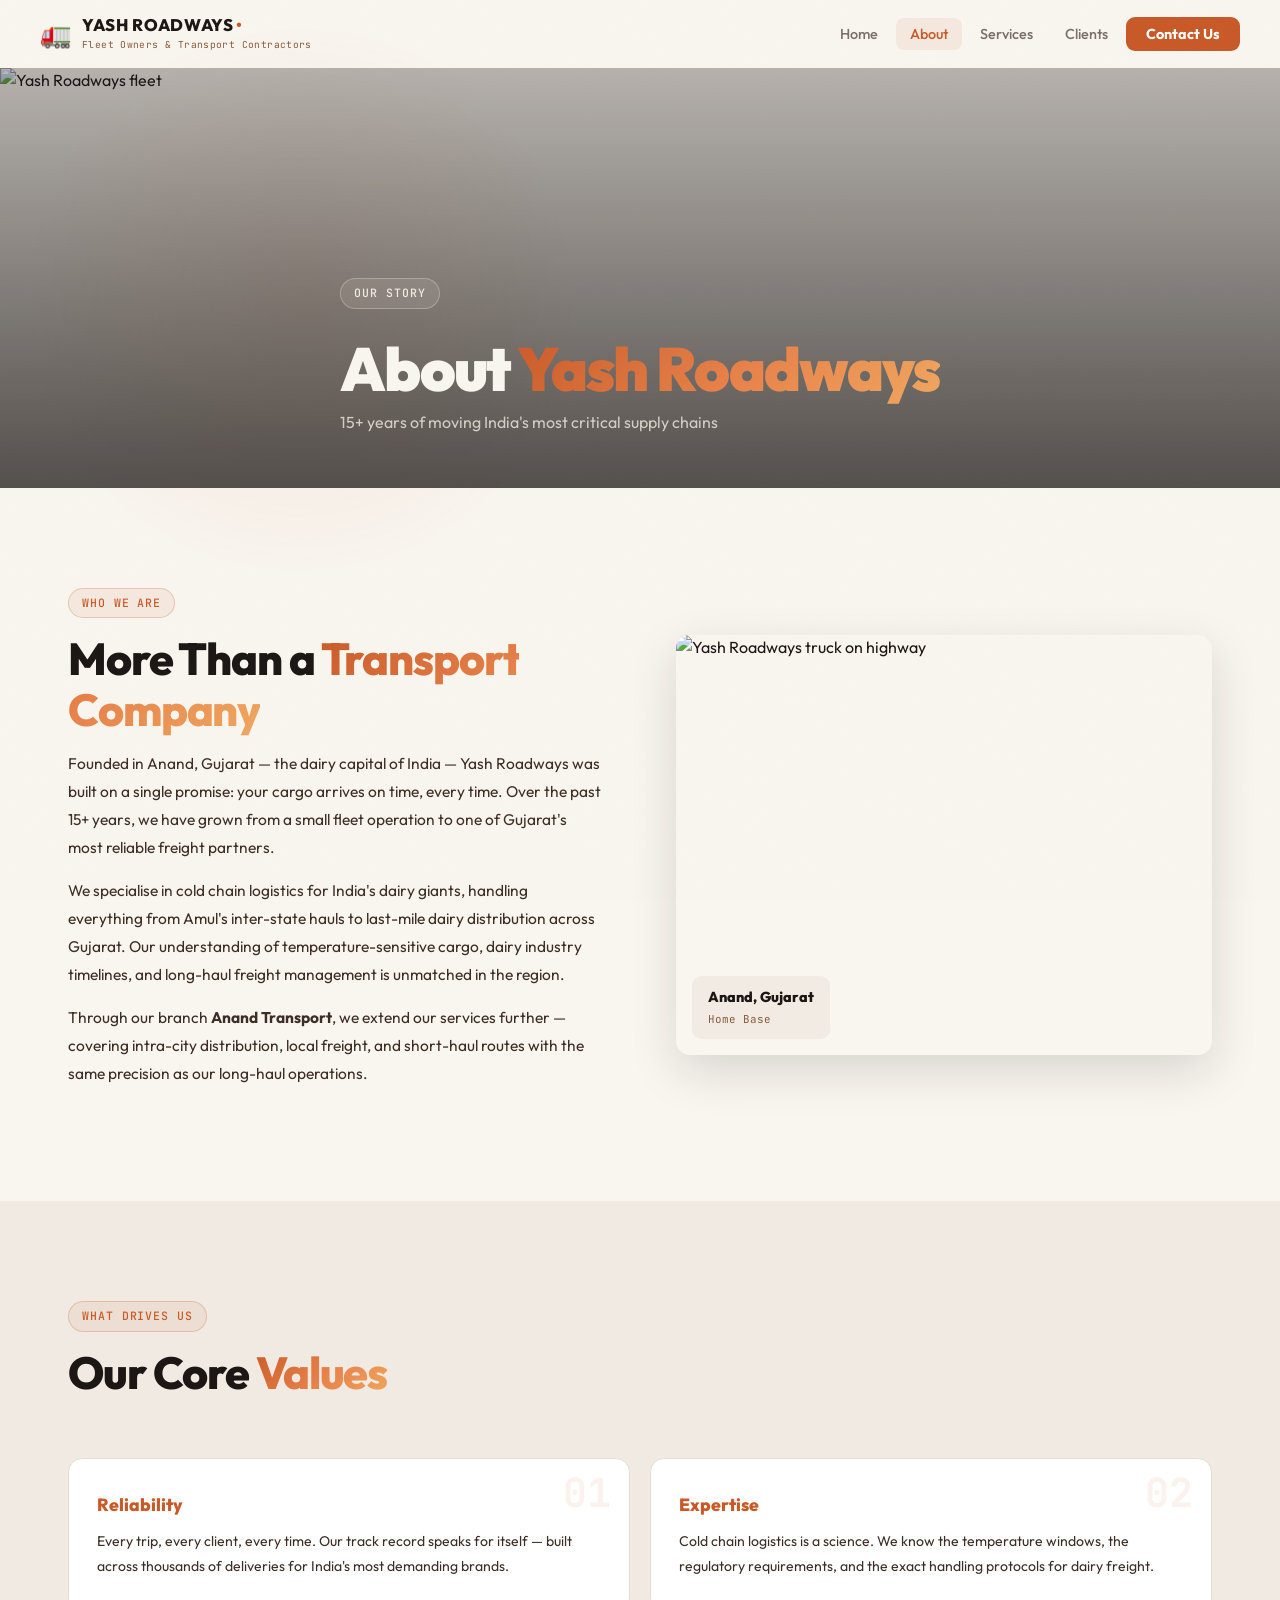
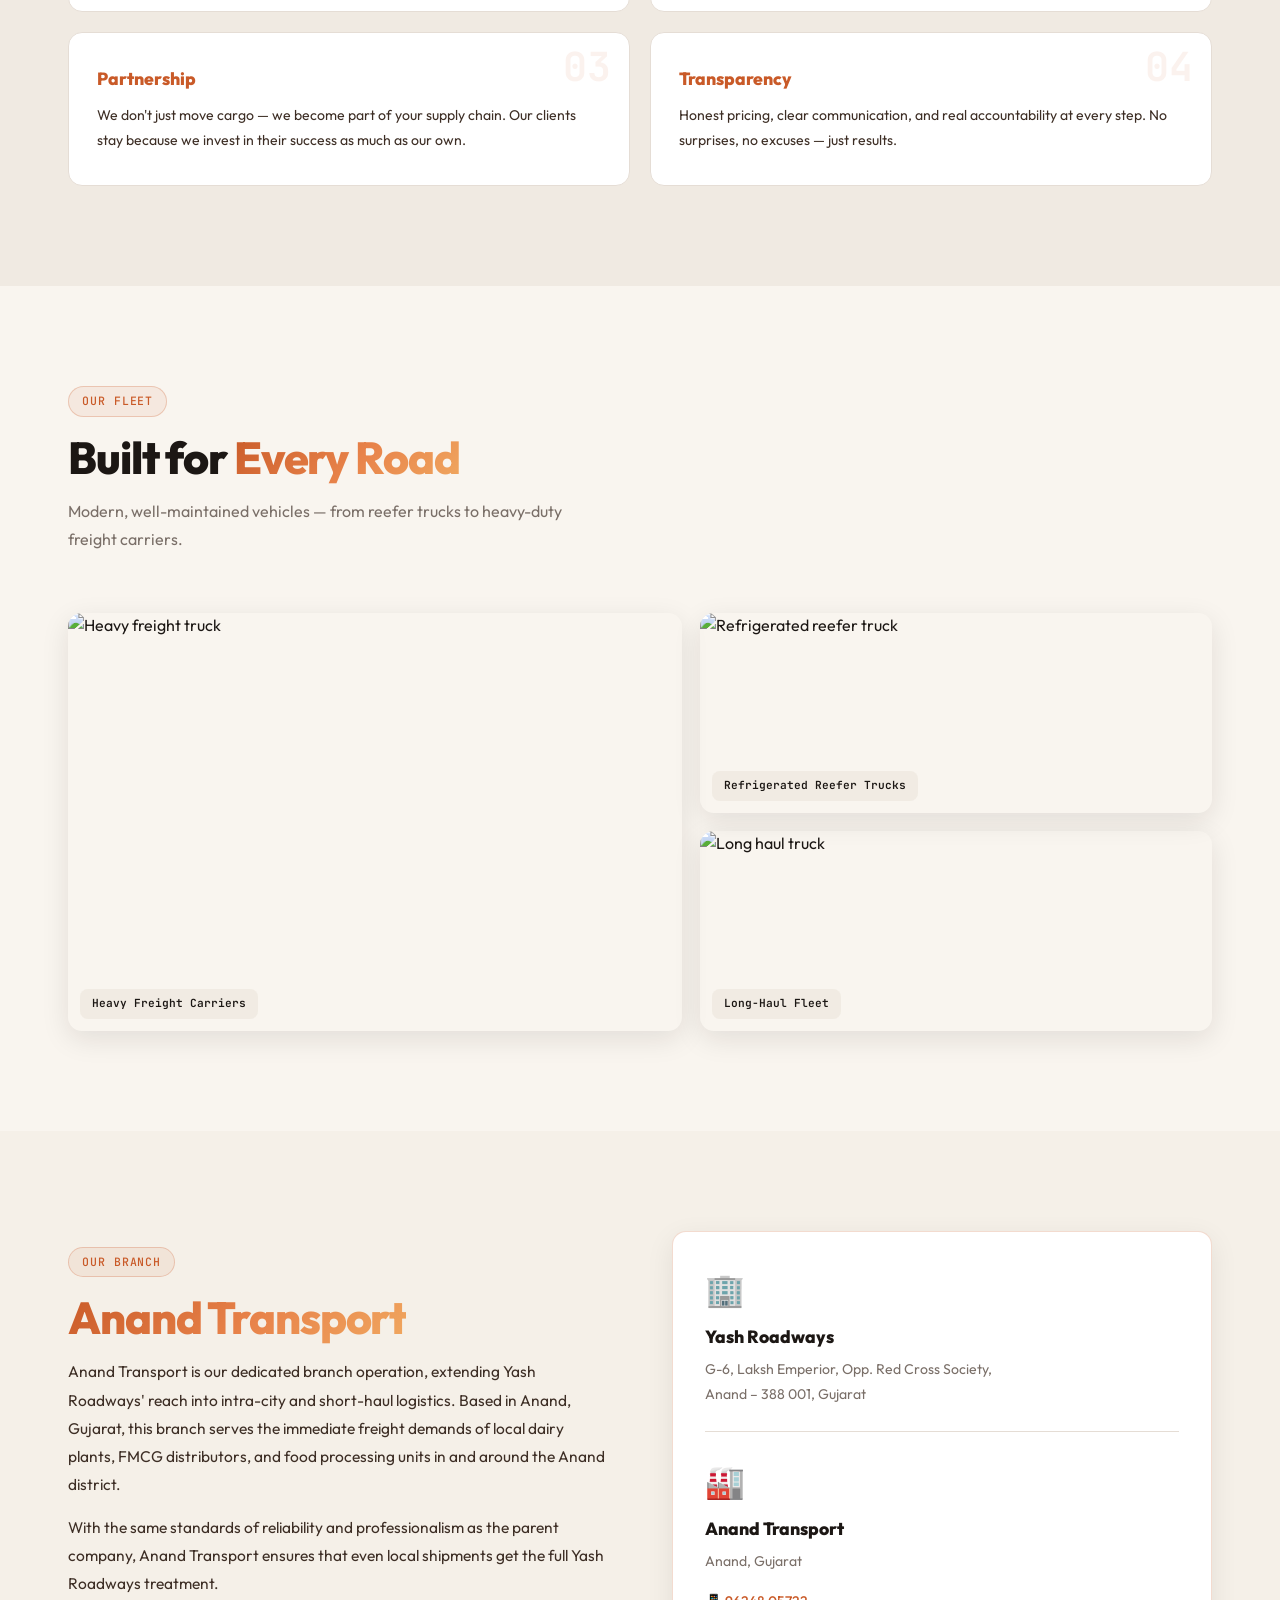
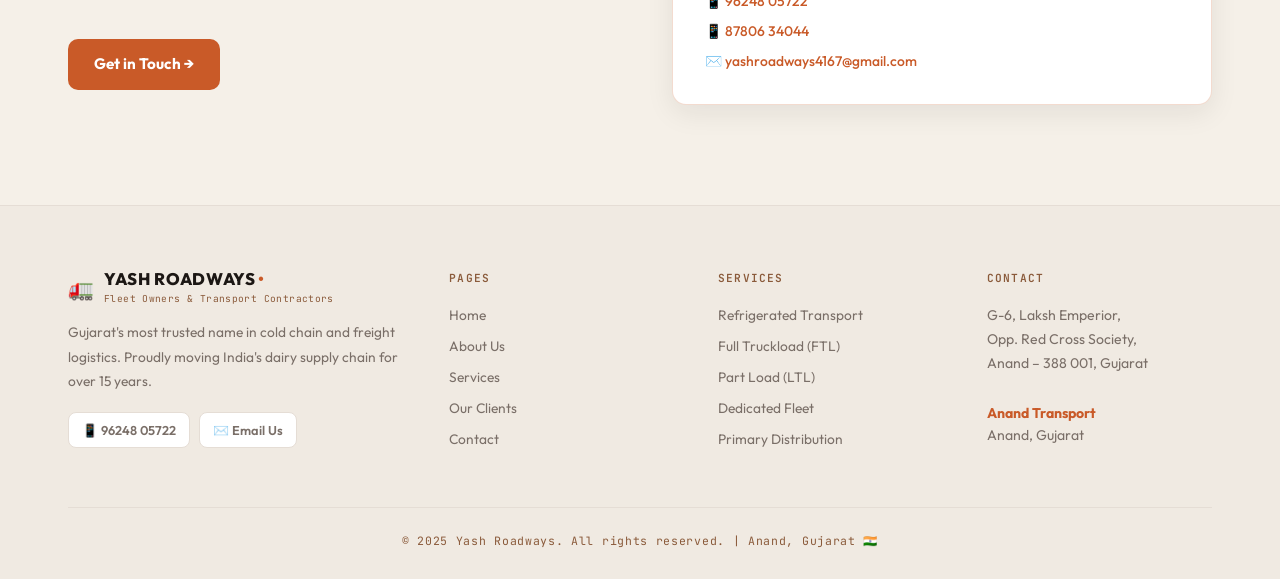
==== about.html @ 2ce50893 "Add portfolio design system: particle network, cursor glow, typewriter, floating symbols, aurora blo" ====
<!DOCTYPE html>
<html lang="en">
<head>
  <meta charset="UTF-8" />
  <meta name="viewport" content="width=device-width, initial-scale=1.0" />
  <title>About – Yash Roadways</title>
  <link rel="preconnect" href="https://fonts.googleapis.com" />
  <link rel="preconnect" href="https://fonts.gstatic.com" crossorigin />
  <link href="https://fonts.googleapis.com/css2?family=Outfit:wght@300;400;500;600;700;800;900&family=JetBrains+Mono:wght@400;500;600&display=swap" rel="stylesheet" />
  <link rel="stylesheet" href="style.css" />
</head>
<body>
  <div id="cursorGlow"></div>

  <nav id="navbar">
    <div class="nav-inner">
      <a href="index.html" class="logo">
        <span class="logo-icon">🚛</span>
        <div>
          <span class="logo-main">YASH ROADWAYS</span>
          <span class="logo-sub">Fleet Owners & Transport Contractors</span>
        </div>
      </a>
      <ul class="nav-links">
        <li><a href="index.html">Home</a></li>
        <li><a href="about.html" class="active">About</a></li>
        <li><a href="services.html">Services</a></li>
        <li><a href="clients.html">Clients</a></li>
        <li><a href="contact.html" class="nav-cta">Contact Us</a></li>
      </ul>
      <button class="hamburger" id="hamburger" aria-label="Menu">
        <span></span><span></span><span></span>
      </button>
    </div>
    <div class="mobile-menu" id="mobileMenu">
      <a href="index.html">Home</a>
      <a href="about.html" class="active">About</a>
      <a href="services.html">Services</a>
      <a href="clients.html">Clients</a>
      <a href="contact.html">Contact</a>
    </div>
  </nav>

  <!-- PAGE HERO -->
  <section class="page-hero">
    <div class="page-hero-photo">
      <img src="https://images.unsplash.com/photo-1519003722824-194d4455a60c?auto=format&fit=crop&w=1400&q=80" alt="Yash Roadways fleet" />
      <div class="page-hero-overlay"></div>
    </div>
    <div class="page-hero-content container">
      <div class="section-tag" style="color:#f0eae2;border-color:rgba(240,234,226,0.3);background:rgba(240,234,226,0.1);">Our Story</div>
      <h1>About <span class="gradient-text">Yash Roadways</span></h1>
      <p>15+ years of moving India's most critical supply chains</p>
    </div>
  </section>

  <!-- STORY -->
  <section class="section">
    <div class="container">
      <div class="about-story-grid">
        <div class="reveal">
          <div class="section-tag">Who We Are</div>
          <h2 class="section-title">More Than a <span class="gradient-text">Transport Company</span></h2>
          <p class="about-desc">Founded in Anand, Gujarat — the dairy capital of India — Yash Roadways was built on a single promise: your cargo arrives on time, every time. Over the past 15+ years, we have grown from a small fleet operation to one of Gujarat's most reliable freight partners.</p>
          <p class="about-desc">We specialise in cold chain logistics for India's dairy giants, handling everything from Amul's inter-state hauls to last-mile dairy distribution across Gujarat. Our understanding of temperature-sensitive cargo, dairy industry timelines, and long-haul freight management is unmatched in the region.</p>
          <p class="about-desc">Through our branch <strong>Anand Transport</strong>, we extend our services further — covering intra-city distribution, local freight, and short-haul routes with the same precision as our long-haul operations.</p>
        </div>
        <div class="about-story-photo reveal">
          <img src="https://images.unsplash.com/photo-1601584115197-04ecc0da31d7?auto=format&fit=crop&w=700&q=80" alt="Yash Roadways truck on highway" />
          <div class="asp-badge">
            <strong>Anand, Gujarat</strong>
            <span>Home Base</span>
          </div>
        </div>
      </div>
    </div>
  </section>

  <!-- VALUES -->
  <section class="section" style="background:var(--bg-2);">
    <div class="container">
      <div class="section-header reveal">
        <div class="section-tag">What Drives Us</div>
        <h2 class="section-title">Our Core <span class="gradient-text">Values</span></h2>
      </div>
      <div class="values-grid">
        <div class="value-card reveal">
          <div class="value-num">01</div>
          <h3>Reliability</h3>
          <p>Every trip, every client, every time. Our track record speaks for itself — built across thousands of deliveries for India's most demanding brands.</p>
        </div>
        <div class="value-card reveal">
          <div class="value-num">02</div>
          <h3>Expertise</h3>
          <p>Cold chain logistics is a science. We know the temperature windows, the regulatory requirements, and the exact handling protocols for dairy freight.</p>
        </div>
        <div class="value-card reveal">
          <div class="value-num">03</div>
          <h3>Partnership</h3>
          <p>We don't just move cargo — we become part of your supply chain. Our clients stay because we invest in their success as much as our own.</p>
        </div>
        <div class="value-card reveal">
          <div class="value-num">04</div>
          <h3>Transparency</h3>
          <p>Honest pricing, clear communication, and real accountability at every step. No surprises, no excuses — just results.</p>
        </div>
      </div>
    </div>
  </section>

  <!-- FLEET PHOTOS -->
  <section class="section">
    <div class="container">
      <div class="section-header reveal">
        <div class="section-tag">Our Fleet</div>
        <h2 class="section-title">Built for <span class="gradient-text">Every Road</span></h2>
        <p class="section-subtitle">Modern, well-maintained vehicles — from reefer trucks to heavy-duty freight carriers.</p>
      </div>
      <div class="fleet-grid">
        <div class="fleet-photo reveal">
          <img src="https://images.unsplash.com/photo-1558618666-fcd25c85cd64?auto=format&fit=crop&w=700&q=80" alt="Heavy freight truck" />
          <div class="fleet-label">Heavy Freight Carriers</div>
        </div>
        <div class="fleet-photo-col">
          <div class="fleet-photo reveal">
            <img src="https://images.unsplash.com/photo-1586528116311-ad8dd3c8310d?auto=format&fit=crop&w=700&q=80" alt="Refrigerated reefer truck" />
            <div class="fleet-label">Refrigerated Reefer Trucks</div>
          </div>
          <div class="fleet-photo reveal">
            <img src="https://images.unsplash.com/photo-1494976388531-d1058494cdd8?auto=format&fit=crop&w=700&q=80" alt="Long haul truck" />
            <div class="fleet-label">Long-Haul Fleet</div>
          </div>
        </div>
      </div>
    </div>
  </section>

  <!-- BRANCH -->
  <section class="section" style="background:var(--bg-3);">
    <div class="container">
      <div class="branch-grid">
        <div class="reveal">
          <div class="section-tag">Our Branch</div>
          <h2 class="section-title"><span class="gradient-text">Anand Transport</span></h2>
          <p class="about-desc">Anand Transport is our dedicated branch operation, extending Yash Roadways' reach into intra-city and short-haul logistics. Based in Anand, Gujarat, this branch serves the immediate freight demands of local dairy plants, FMCG distributors, and food processing units in and around the Anand district.</p>
          <p class="about-desc">With the same standards of reliability and professionalism as the parent company, Anand Transport ensures that even local shipments get the full Yash Roadways treatment.</p>
          <a href="contact.html" class="btn-primary" style="margin-top:28px;display:inline-flex;">Get in Touch →</a>
        </div>
        <div class="branch-info reveal">
          <div class="branch-card">
            <div class="bc-icon">🏢</div>
            <h3>Yash Roadways</h3>
            <p>G-6, Laksh Emperior, Opp. Red Cross Society,<br />Anand – 388 001, Gujarat</p>
            <div class="bc-divider"></div>
            <div class="bc-icon">🏭</div>
            <h3>Anand Transport</h3>
            <p>Anand, Gujarat</p>
            <div class="bc-contacts">
              <a href="tel:+919624805722">📱 96248 05722</a>
              <a href="tel:+918780634044">📱 87806 34044</a>
              <a href="mailto:yashroadways4167@gmail.com">✉️ yashroadways4167@gmail.com</a>
            </div>
          </div>
        </div>
      </div>
    </div>
  </section>

  <footer class="footer">
    <div class="container">
      <div class="footer-grid">
        <div class="footer-brand">
          <div class="footer-logo">
            <span>🚛</span>
            <div>
              <span class="logo-main">YASH ROADWAYS</span>
              <span class="logo-sub">Fleet Owners & Transport Contractors</span>
            </div>
          </div>
          <p>Gujarat's most trusted name in cold chain and freight logistics. Proudly moving India's dairy supply chain for over 15 years.</p>
          <div class="footer-contact-chips">
            <a href="tel:+919624805722">📱 96248 05722</a>
            <a href="mailto:yashroadways4167@gmail.com">✉️ Email Us</a>
          </div>
        </div>
        <div class="footer-links">
          <h4>Pages</h4>
          <a href="index.html">Home</a>
          <a href="about.html">About Us</a>
          <a href="services.html">Services</a>
          <a href="clients.html">Our Clients</a>
          <a href="contact.html">Contact</a>
        </div>
        <div class="footer-links">
          <h4>Services</h4>
          <a href="services.html">Refrigerated Transport</a>
          <a href="services.html">Full Truckload (FTL)</a>
          <a href="services.html">Part Load (LTL)</a>
          <a href="services.html">Dedicated Fleet</a>
          <a href="services.html">Primary Distribution</a>
        </div>
        <div class="footer-links">
          <h4>Contact</h4>
          <p style="color:var(--text-3);font-size:0.88rem;line-height:1.7;">G-6, Laksh Emperior,<br />Opp. Red Cross Society,<br />Anand – 388 001, Gujarat</p>
          <br />
          <p style="color:var(--text-3);font-size:0.88rem;"><strong style="color:var(--accent);">Anand Transport</strong><br />Anand, Gujarat</p>
        </div>
      </div>
      <div class="footer-bottom">
        <p>© 2025 Yash Roadways. All rights reserved. | Anand, Gujarat 🇮🇳</p>
      </div>
    </div>
  </footer>

  <script src="app.js"></script>
</body>
</html>
---- style.css ----
/* ═══════════════════════════════════════════
   YASH ROADWAYS — Dev Shah / Claude Aesthetic
   Cream bg · Warm dark text · Terracotta accent
   ═══════════════════════════════════════════ */

@import url('https://fonts.googleapis.com/css2?family=Outfit:wght@300;400;500;600;700;800;900&family=JetBrains+Mono:wght@400;500;600&display=swap');

*, *::before, *::after { box-sizing: border-box; margin: 0; padding: 0; }

:root {
  /* ── Exact portfolio colors ── */
  --bg:        #F9F5EF;
  --bg-2:      #F0EAE2;
  --bg-3:      #F5F0E8;
  --surface:   #FFFFFF;
  --surface-2: #F9F5EF;

  /* ── Dark warm text ── */
  --text:      #1C1714;
  --text-2:    #3d2e25;
  --text-3:    #7A6F68;
  --text-4:    #8A5A3A;

  /* ── Terracotta / Claude accent ── */
  --accent:       #C95A28;
  --accent-light: #E8834A;
  --accent-pale:  #F0A860;
  --accent-glow:  rgba(201, 90, 40, 0.18);
  --accent-dim:   rgba(201, 90, 40, 0.08);
  --accent-mid:   rgba(201, 90, 40, 0.25);

  /* ── Borders (exact portfolio) ── */
  --border:   #E5DDD5;
  --border-2: rgba(201, 90, 40, 0.22);

  /* ── Typography ── */
  --font-main: 'Outfit', sans-serif;
  --font-mono: 'JetBrains Mono', monospace;

  --radius:    14px;
  --radius-sm: 9px;
  --ease:      cubic-bezier(0.4, 0, 0.2, 1);
  --transition: 0.3s var(--ease);
}

html { scroll-behavior: smooth; }

body {
  font-family: var(--font-main);
  background: var(--bg);
  color: var(--text);
  overflow-x: hidden;
  line-height: 1.6;
}

/* Grain texture — exact portfolio opacity 0.022 */
body::after {
  content: '';
  position: fixed;
  inset: 0;
  pointer-events: none;
  z-index: 9999;
  opacity: 0.022;
  background-image: url("data:image/svg+xml,%3Csvg viewBox='0 0 200 200' xmlns='http://www.w3.org/2000/svg'%3E%3Cfilter id='n'%3E%3CfeTurbulence type='fractalNoise' baseFrequency='0.9' numOctaves='4' stitchTiles='stitch'/%3E%3C/filter%3E%3Crect width='100%25' height='100%25' filter='url(%23n)'/%3E%3C/svg%3E");
  background-size: 180px 180px;
}

::selection { background: rgba(201,90,40,0.18); color: #C95A28; }

body > * { position: relative; z-index: 1; }

a { text-decoration: none; color: inherit; }

.container { max-width: 1200px; margin: 0 auto; padding: 0 28px; }
.section { padding: 100px 0; }

.gradient-text {
  background: linear-gradient(135deg, var(--accent) 0%, var(--accent-light) 55%, var(--accent-pale) 100%);
  -webkit-background-clip: text;
  -webkit-text-fill-color: transparent;
  background-clip: text;
}

/* ─── CURSOR GLOW (exact from portfolio) ─── */
#cursorGlow {
  pointer-events: none;
  position: fixed;
  top: 0; left: 0;
  width: 600px; height: 600px;
  border-radius: 50%;
  z-index: 0;
  will-change: transform;
  background: radial-gradient(circle at center, rgba(201,90,40,0.10) 0%, transparent 65%);
  transition: transform 0.1s cubic-bezier(0.23,1,0.32,1);
}

/* ─── TYPEWRITER cursor blink ─── */
.typewriter-cursor {
  font-size: 1rem;
  color: var(--accent);
  animation: blink 1s step-end infinite;
  margin-left: 2px;
}

@keyframes blink {
  0%,100% { opacity: 1; }
  50%      { opacity: 0; }
}

/* ─── SCROLLBAR ─── */
::-webkit-scrollbar { width: 5px; }
::-webkit-scrollbar-track { background: var(--bg-2); }
::-webkit-scrollbar-thumb { background: var(--accent); border-radius: 3px; }

/* ═══════════════════════ NAV ═══════════════════════ */
#navbar {
  position: fixed;
  top: 0; left: 0; right: 0;
  z-index: 1000;
  padding: 0 28px;
  transition: var(--transition);
  border-bottom: 1px solid transparent;
}

#navbar.scrolled {
  background: rgba(240, 234, 226, 0.90);
  backdrop-filter: blur(20px);
  -webkit-backdrop-filter: blur(20px);
  border-bottom-color: var(--border);
}

.nav-inner {
  max-width: 1200px;
  margin: 0 auto;
  display: flex;
  align-items: center;
  justify-content: space-between;
  height: 68px;
}

.logo { display: flex; align-items: center; gap: 10px; }

.logo-icon { font-size: 1.6rem; }

.logo-main {
  display: block;
  font-size: 1.05rem;
  font-weight: 800;
  letter-spacing: 0.04em;
  color: var(--text);
  line-height: 1.1;
}

/* The orange dot accent, just like Dev.shah• */
.logo-main::after {
  content: '•';
  color: var(--accent);
  margin-left: 2px;
}

.logo-sub {
  display: block;
  font-family: var(--font-mono);
  font-size: 0.6rem;
  color: var(--text-4);
  font-weight: 400;
  letter-spacing: 0.04em;
  margin-top: 2px;
}

.nav-links { display: flex; align-items: center; gap: 4px; list-style: none; }

.nav-links a {
  padding: 7px 14px;
  border-radius: 8px;
  font-size: 0.9rem;
  font-weight: 500;
  color: var(--text-3);
  transition: var(--transition);
}

.nav-links a:hover { color: var(--text); background: rgba(28,23,20,0.06); }

.nav-cta {
  background: var(--accent) !important;
  color: white !important;
  font-weight: 700 !important;
  padding: 8px 20px !important;
  border-radius: 9px !important;
}

.nav-cta:hover {
  background: var(--accent-light) !important;
  transform: translateY(-1px);
  box-shadow: 0 6px 24px var(--accent-glow) !important;
}

.hamburger {
  display: none;
  flex-direction: column;
  gap: 5px;
  cursor: pointer;
  background: none;
  border: none;
  padding: 4px;
}

.hamburger span { width: 22px; height: 2px; background: var(--text); border-radius: 2px; transition: var(--transition); }

.mobile-menu {
  display: none;
  flex-direction: column;
  background: var(--surface);
  border-top: 1px solid var(--border);
  padding: 10px 0;
}

.mobile-menu a {
  padding: 12px 28px;
  font-size: 0.95rem;
  color: var(--text-2);
  transition: var(--transition);
  border-left: 3px solid transparent;
}

.mobile-menu a:hover { color: var(--accent); border-left-color: var(--accent); background: var(--accent-dim); }
.mobile-menu.open { display: flex; }

/* ═══════════════════════ HERO ═══════════════════════ */
.hero {
  position: relative;
  min-height: 100vh;
  display: flex;
  align-items: center;
  overflow: hidden;
  padding-top: 68px;
  /* Exact portfolio dot grid */
  background-color: #F9F5EF;
  background-image: radial-gradient(rgba(201,90,40,0.18) 1.5px, transparent 1.5px);
  background-size: 28px 28px;
}

.hero-bg {
  position: absolute;
  inset: 0;
  z-index: 0;
  overflow: hidden;
}

/* Aurora blob 1 */
.hero-bg::before {
  content: '';
  position: absolute;
  top: -100px; right: -60px;
  width: 600px; height: 600px;
  border-radius: 50%;
  background: radial-gradient(circle, rgba(201,90,40,0.32) 0%, transparent 65%);
  filter: blur(80px);
  animation: aurora1 22s ease-in-out infinite;
}

/* Aurora blob 2 */
.hero-bg::after {
  content: '';
  position: absolute;
  bottom: -60px; left: 5%;
  width: 500px; height: 500px;
  border-radius: 50%;
  background: radial-gradient(circle, rgba(240,140,60,0.22) 0%, transparent 65%);
  filter: blur(100px);
  animation: aurora2 28s ease-in-out infinite;
}

/* Aurora blob 3 (extra div injected by JS, or use sibling) */
.hero-aurora-3 {
  position: absolute;
  top: 25%; left: 35%;
  width: 380px; height: 380px;
  border-radius: 50%;
  background: radial-gradient(circle, rgba(160,92,58,0.18) 0%, transparent 65%);
  filter: blur(70px);
  animation: aurora3 18s ease-in-out infinite;
  pointer-events: none;
}

/* symbolFloat for floating transport chars */
@keyframes symbolFloat {
  0%   { opacity: 0; transform: translateY(0px); }
  10%  { opacity: var(--sym-opacity, 0.10); }
  90%  { opacity: var(--sym-opacity, 0.10); }
  100% { opacity: 0; transform: translateY(-90px); }
}

@keyframes aurora1 {
  0%,100% { transform: translate(0,0) scale(1); }
  33%     { transform: translate(-40px,30px) scale(1.08); }
  66%     { transform: translate(30px,-20px) scale(0.96); }
}
@keyframes aurora2 {
  0%,100% { transform: translate(0,0) scale(1.04); }
  33%     { transform: translate(50px,-35px) scale(1); }
  66%     { transform: translate(-30px,40px) scale(1.1); }
}
@keyframes aurora3 {
  0%,100% { transform: translate(0,0) scale(0.98); }
  50%     { transform: translate(-25px,-30px) scale(1.06); }
}

.hero-scatter, .hero-lines { display: none; }

/* ─── HERO CONTENT ─── */
.hero-content {
  position: relative;
  z-index: 2;
  max-width: 580px;
  padding: 80px 28px;
  margin-left: calc((100vw - 1200px) / 2);
}

@media (max-width: 1260px) { .hero-content { margin-left: 28px; } }

.hero-badge {
  display: inline-flex;
  align-items: center;
  gap: 8px;
  background: rgba(28,23,20,0.06);
  border: 1px solid var(--border);
  color: var(--text-3);
  padding: 7px 15px;
  border-radius: 100px;
  font-family: var(--font-mono);
  font-size: 0.74rem;
  font-weight: 500;
  margin-bottom: 28px;
  letter-spacing: 0.04em;
}

.badge-dot {
  width: 7px; height: 7px;
  background: #22c55e;
  border-radius: 50%;
  animation: pulse 2.2s ease-in-out infinite;
  flex-shrink: 0;
}

@keyframes pulse {
  0%,100% { opacity: 1; transform: scale(1); }
  50%      { opacity: 0.4; transform: scale(1.5); }
}

/* The massive Dev Shah-style heading */
.hero-title {
  font-family: var(--font-main);
  font-size: clamp(3.5rem, 7vw, 6.5rem);
  font-weight: 900;
  line-height: 0.95;
  letter-spacing: -0.04em;
  margin-bottom: 0;
  color: var(--text);
}

/* The terracotta dot after the name — like "Dev Shah." */
.hero-title-dot {
  color: var(--accent);
  display: inline;
}

.hero-subtitle {
  display: flex;
  align-items: center;
  gap: 8px;
  margin: 18px 0 22px;
  font-family: var(--font-mono);
  font-size: 1rem;
  font-weight: 500;
  color: var(--accent);
  letter-spacing: 0.01em;
}

.hero-subtitle-prefix {
  color: var(--text-4);
  font-weight: 400;
}

.hero-desc {
  font-size: 1rem;
  color: var(--text-3);
  max-width: 500px;
  line-height: 1.82;
  margin-bottom: 36px;
}

.hero-desc strong { color: var(--text); font-weight: 700; }

.hero-actions {
  display: flex;
  gap: 14px;
  flex-wrap: wrap;
  margin-bottom: 40px;
}

/* ─── BUTTONS ─── */
.btn-primary {
  display: inline-flex;
  align-items: center;
  gap: 8px;
  background: var(--accent);
  color: white;
  padding: 13px 26px;
  border-radius: 10px;
  font-family: var(--font-main);
  font-size: 0.95rem;
  font-weight: 700;
  transition: var(--transition);
  border: none;
  cursor: pointer;
}

.btn-primary:hover {
  background: var(--accent-light);
  transform: translateY(-2px);
  box-shadow: 0 10px 30px var(--accent-glow);
}

.btn-ghost {
  display: inline-flex;
  align-items: center;
  gap: 8px;
  background: transparent;
  color: var(--text-2);
  padding: 12px 24px;
  border-radius: 10px;
  font-size: 0.95rem;
  font-weight: 600;
  transition: var(--transition);
  border: 1.5px solid var(--border);
}

.btn-ghost:hover {
  background: rgba(28,23,20,0.06);
  border-color: var(--text-3);
  color: var(--text);
}

/* Social-style links row — like Dev Shah's GitHub / LinkedIn / Email */
.hero-social {
  display: flex;
  align-items: center;
  gap: 24px;
  flex-wrap: wrap;
}

.hero-social a {
  display: flex;
  align-items: center;
  gap: 6px;
  font-size: 0.88rem;
  font-weight: 500;
  color: var(--text-4);
  transition: color 0.2s;
}

.hero-social a:hover { color: var(--accent); }

/* ─── HERO STATS ─── */
.hero-stats {
  display: flex;
  align-items: center;
  flex-wrap: nowrap;
  gap: 0;
  margin-top: 40px;
  padding-top: 32px;
  border-top: 1px solid var(--border);
}

.hstat { display: flex; flex-direction: column; align-items: center; padding: 0 20px; }
.hstat:first-child { padding-left: 0; }

.hstat-val {
  display: flex;
  align-items: baseline;
  gap: 2px;
  line-height: 1;
}

.hstat-num {
  font-family: var(--font-main);
  font-size: 2rem;
  font-weight: 800;
  color: var(--accent);
  line-height: 1;
}

.hstat-val > span:last-child {
  font-size: 1.4rem;
  font-weight: 800;
  color: var(--accent);
  line-height: 1;
}

.hstat-label {
  font-family: var(--font-mono);
  font-size: 0.68rem;
  color: var(--text-4);
  font-weight: 500;
  margin-top: 5px;
  letter-spacing: 0.05em;
  text-transform: uppercase;
}

.hstat-divider { width: 1px; height: 36px; background: var(--border); }


/* ─── HERO VISUAL PANEL (right side) ─── */
.hero-visual {
  position: absolute;
  right: calc((100vw - 1200px) / 2);
  top: 50%;
  transform: translateY(-50%);
  z-index: 3;
  width: 400px;
  display: flex;
  flex-direction: column;
  gap: 14px;
  animation: visualFloat 6s ease-in-out infinite;
}

@media (max-width: 1260px) { .hero-visual { right: 28px; } }
@media (max-width: 1100px) { .hero-visual { display: none; } }

@keyframes visualFloat {
  0%,100% { transform: translateY(-50%); }
  50%      { transform: translateY(calc(-50% - 10px)); }
}

/* Base card */
.hv-card {
  background: var(--surface);
  border: 1px solid var(--border);
  border-radius: var(--radius);
  padding: 20px 22px;
  box-shadow: 0 8px 32px rgba(28,23,20,0.10);
  transition: var(--transition);
}

.hv-card:hover {
  border-color: var(--accent-mid);
  box-shadow: 0 16px 48px rgba(28,23,20,0.14);
}

/* ── Live route card ── */
.hv-card-header {
  display: flex;
  justify-content: space-between;
  align-items: center;
  margin-bottom: 18px;
}

.hv-live {
  display: flex;
  align-items: center;
  gap: 6px;
  font-family: var(--font-mono);
  font-size: 0.72rem;
  font-weight: 600;
  color: var(--accent);
  text-transform: uppercase;
  letter-spacing: 0.06em;
}

.hv-live-dot {
  width: 7px; height: 7px;
  background: #22c55e;
  border-radius: 50%;
  animation: pulse 2s infinite;
}

.hv-time {
  font-family: var(--font-mono);
  font-size: 0.68rem;
  color: var(--text-4);
}

.hv-route-body {
  display: flex;
  align-items: center;
  gap: 12px;
  margin-bottom: 16px;
}

.hv-city {
  display: flex;
  align-items: center;
  gap: 10px;
  flex-shrink: 0;
}

.hv-city strong { display: block; font-size: 1rem; font-weight: 800; color: var(--text); line-height: 1.1; }
.hv-city small  { display: block; font-family: var(--font-mono); font-size: 0.68rem; color: var(--text-4); margin-top: 2px; }

.hv-city-dot {
  width: 12px; height: 12px;
  border-radius: 50%;
  border: 2px solid;
  flex-shrink: 0;
}

.hv-dot-from { border-color: var(--accent); background: var(--accent-dim); }
.hv-dot-to   { border-color: var(--text-3); background: rgba(28,23,20,0.08); }

.hv-route-line {
  flex: 1;
  position: relative;
  height: 32px;
  display: flex;
  align-items: center;
}

.hv-dashes {
  width: 100%;
  height: 2px;
  background: repeating-linear-gradient(
    90deg,
    var(--accent) 0px,
    var(--accent) 6px,
    transparent 6px,
    transparent 12px
  );
  opacity: 0.35;
}

.hv-truck-anim {
  position: absolute;
  font-size: 1.4rem;
  top: 50%;
  transform: translateY(-50%);
  animation: truckMove 4s ease-in-out infinite;
  filter: drop-shadow(0 2px 6px var(--accent-glow));
}

@keyframes truckMove {
  0%   { left: 0%; }
  100% { left: calc(100% - 24px); }
}

.hv-route-meta {
  display: flex;
  align-items: center;
  justify-content: space-between;
  padding-top: 14px;
  border-top: 1px solid var(--border);
  font-size: 0.78rem;
  color: var(--text-3);
  font-family: var(--font-mono);
}

.hv-ontime {
  color: #16a34a;
  font-weight: 600;
}

/* ── Client trust strip ── */
.hv-strip-label {
  font-family: var(--font-mono);
  font-size: 0.7rem;
  text-transform: uppercase;
  letter-spacing: 0.07em;
  color: var(--text-4);
  margin-bottom: 12px;
}

.hv-logos {
  display: flex;
  flex-wrap: wrap;
  gap: 8px;
}

.hv-logo-pill {
  background: var(--bg);
  border: 1px solid var(--border);
  border-radius: 100px;
  padding: 5px 12px;
  font-size: 0.8rem;
  font-weight: 600;
  color: var(--text-2);
  transition: var(--transition);
  white-space: nowrap;
}

.hv-logo-pill:hover {
  border-color: var(--accent);
  color: var(--accent);
  background: var(--accent-dim);
}

/* ── Mini stat cards ── */
.hv-mini-cards {
  display: grid;
  grid-template-columns: 1fr 1fr;
  gap: 14px;
}

.hv-mini {
  text-align: center;
  padding: 18px 14px;
}

.hv-mini-icon { font-size: 1.6rem; display: block; margin-bottom: 8px; }
.hv-mini strong { display: block; font-size: 1.1rem; font-weight: 800; color: var(--text); margin-bottom: 3px; }
.hv-mini small  { font-family: var(--font-mono); font-size: 0.68rem; color: var(--text-4); text-transform: uppercase; letter-spacing: 0.05em; }

/* ─── SCROLL INDICATOR ─── */
.scroll-indicator {
  position: absolute;
  bottom: 32px;
  left: 50%;
  transform: translateX(-50%);
  z-index: 2;
  display: flex;
  flex-direction: column;
  align-items: center;
  gap: 6px;
}

.scroll-label {
  font-family: var(--font-mono);
  font-size: 0.65rem;
  letter-spacing: 0.12em;
  color: var(--text-4);
  text-transform: uppercase;
}

.scroll-line {
  width: 1px;
  height: 36px;
  background: linear-gradient(to bottom, var(--accent), transparent);
  animation: scrollPulse 2s ease-in-out infinite;
}

@keyframes scrollPulse {
  0%,100% { opacity: 0.4; transform: scaleY(1); }
  50%      { opacity: 1; transform: scaleY(1.15); }
}

/* ═══════════════════════ MARQUEE BAND ═══════════════════════ */
.marquee-band {
  background: var(--accent);
  padding: 12px 0;
  overflow: hidden;
  white-space: nowrap;
  position: relative;
}

.marquee-band::before,
.marquee-band::after {
  content: '';
  position: absolute;
  top: 0; bottom: 0;
  width: 60px;
  z-index: 1;
}

.marquee-band::before { left: 0; background: linear-gradient(to right, var(--accent), transparent); }
.marquee-band::after  { right: 0; background: linear-gradient(to left, var(--accent), transparent); }

.marquee-track {
  display: inline-flex;
  gap: 20px;
  animation: marquee 28s linear infinite;
}

.marquee-track span {
  color: rgba(255,252,248,0.88);
  font-family: var(--font-mono);
  font-size: 0.75rem;
  font-weight: 500;
  letter-spacing: 0.08em;
  text-transform: uppercase;
}

@keyframes marquee {
  from { transform: translateX(0); }
  to   { transform: translateX(-50%); }
}

/* ═══════════════════════ SECTION COMMONS ═══════════════════════ */
.section-tag {
  display: inline-block;
  background: var(--accent-dim);
  border: 1px solid var(--accent-mid);
  color: var(--accent);
  padding: 5px 13px;
  border-radius: 100px;
  font-family: var(--font-mono);
  font-size: 0.72rem;
  font-weight: 500;
  letter-spacing: 0.08em;
  text-transform: uppercase;
  margin-bottom: 16px;
}

.section-title {
  font-family: var(--font-main);
  font-size: clamp(1.9rem, 3.5vw, 2.8rem);
  font-weight: 800;
  line-height: 1.12;
  letter-spacing: -0.025em;
  color: var(--text);
  margin-bottom: 14px;
}

.section-subtitle { font-size: 1rem; color: var(--text-3); max-width: 540px; line-height: 1.75; }
.section-header { margin-bottom: 60px; }

/* ═══════════════════════ ABOUT ═══════════════════════ */
.about-section { background: var(--bg-3); }

.about-grid {
  display: grid;
  grid-template-columns: 1fr 1fr;
  gap: 72px;
  align-items: center;
}

.about-visual {
  position: relative;
  height: 400px;
}

.about-card-main {
  position: absolute;
  top: 50%; left: 50%;
  transform: translate(-50%, -50%);
  background: var(--surface);
  border: 1px solid var(--border);
  border-radius: var(--radius);
  padding: 36px;
  text-align: center;
  width: 270px;
  z-index: 2;
  box-shadow: 0 8px 32px rgba(28,23,20,0.10);
  transition: var(--transition);
}

.about-card-main:hover {
  border-color: var(--accent);
  box-shadow: 0 16px 50px var(--accent-glow);
  transform: translate(-50%, -52%);
}

.about-icon-big { font-size: 2.8rem; margin-bottom: 12px; }

.about-card-main h3 { font-weight: 800; font-size: 1.05rem; margin-bottom: 4px; color: var(--text); }
.about-card-main p  { color: var(--text-4); font-size: 0.8rem; font-family: var(--font-mono); }

.about-branch-badge {
  display: inline-block;
  background: var(--accent-dim);
  border: 1px solid var(--accent);
  color: var(--accent);
  padding: 4px 12px;
  border-radius: 100px;
  font-size: 0.72rem;
  font-weight: 600;
  margin-top: 12px;
  font-family: var(--font-mono);
  letter-spacing: 0.04em;
}

.about-card-float {
  position: absolute;
  background: var(--surface);
  border: 1px solid var(--border);
  border-radius: var(--radius-sm);
  padding: 11px 15px;
  display: flex;
  align-items: center;
  gap: 8px;
  font-size: 0.82rem;
  font-weight: 600;
  white-space: nowrap;
  z-index: 3;
  color: var(--text-2);
  box-shadow: 0 4px 20px rgba(28,23,20,0.08);
  animation: floatCard 5.5s ease-in-out infinite;
}

.top-right   { top: 18px; right: 0; animation-delay: -2s; }
.bottom-left { bottom: 18px; left: 0; animation-delay: -4s; }

@keyframes floatCard {
  0%,100% { transform: translateY(0); }
  50%      { transform: translateY(-7px); }
}

.glow-ring {
  position: absolute;
  top: 50%; left: 50%;
  transform: translate(-50%,-50%);
  width: 300px; height: 300px;
  border-radius: 50%;
  border: 1px solid rgba(201,90,40,0.12);
  z-index: 1;
  animation: ringPulse 4.5s ease-in-out infinite;
}

.glow-ring::after {
  content: '';
  position: absolute;
  inset: 22px;
  border-radius: 50%;
  border: 1px solid rgba(201,90,40,0.06);
}

@keyframes ringPulse {
  0%,100% { transform: translate(-50%,-50%) scale(1); opacity: 0.5; }
  50%      { transform: translate(-50%,-50%) scale(1.05); opacity: 1; }
}

.about-desc { color: var(--text-2); margin-bottom: 14px; font-size: 0.97rem; line-height: 1.82; }
.about-highlights { margin-top: 28px; display: flex; flex-direction: column; gap: 12px; }

.highlight-item {
  display: flex;
  align-items: flex-start;
  gap: 14px;
  padding: 15px;
  background: var(--surface);
  border: 1px solid var(--border);
  border-radius: var(--radius-sm);
  transition: var(--transition);
}

.highlight-item:hover { border-color: var(--accent); }

.hi-icon { font-size: 1.4rem; flex-shrink: 0; }

.highlight-item strong { display: block; font-size: 0.9rem; font-weight: 700; margin-bottom: 2px; color: var(--text); }
.highlight-item span   { font-size: 0.82rem; color: var(--text-3); }

/* ═══════════════════════ SERVICES ═══════════════════════ */
.services-section { background: var(--bg); }

.services-grid {
  display: grid;
  grid-template-columns: repeat(3, 1fr);
  gap: 18px;
}

.service-card {
  background: var(--surface);
  border: 1px solid var(--border);
  border-radius: var(--radius);
  padding: 32px 26px;
  transition: var(--transition);
  position: relative;
  overflow: hidden;
  box-shadow: 0 2px 12px rgba(28,23,20,0.05);
}

.service-card::before {
  content: '';
  position: absolute;
  top: 0; left: 0; right: 0;
  height: 2px;
  background: linear-gradient(90deg, var(--accent), var(--accent-pale));
  transform: scaleX(0);
  transform-origin: left;
  transition: transform 0.4s var(--ease);
}

.service-card:hover {
  border-color: rgba(201,90,40,0.20);
  transform: translateY(-4px);
  box-shadow: 0 16px 40px rgba(28,23,20,0.12), 0 0 0 1px rgba(201,90,40,0.10);
}

.service-card:hover::before { transform: scaleX(1); }

.service-icon { font-size: 2rem; margin-bottom: 16px; display: block; }

.service-card h3 { font-size: 1rem; font-weight: 700; margin-bottom: 10px; color: var(--text); }

.service-card p { color: var(--text-3); font-size: 0.86rem; line-height: 1.78; margin-bottom: 18px; }

.service-tag {
  display: inline-block;
  background: var(--accent-dim);
  color: var(--accent);
  padding: 3px 11px;
  border-radius: 100px;
  font-family: var(--font-mono);
  font-size: 0.68rem;
  font-weight: 500;
  letter-spacing: 0.06em;
  text-transform: uppercase;
}

/* ═══════════════════════ CLIENTS ═══════════════════════ */
.clients-section { background: var(--bg-2); }

.clients-category { margin-bottom: 52px; }

.cat-title {
  display: flex;
  align-items: center;
  gap: 10px;
  font-size: 0.85rem;
  font-weight: 600;
  color: var(--text-4);
  margin-bottom: 24px;
  padding-bottom: 14px;
  border-bottom: 1px solid var(--border);
  font-family: var(--font-mono);
  letter-spacing: 0.06em;
  text-transform: uppercase;
}

.cat-icon { font-size: 1.2rem; }

.clients-grid {
  display: grid;
  grid-template-columns: repeat(auto-fill, minmax(170px, 1fr));
  gap: 12px;
}

.clients-grid-small {
  grid-template-columns: repeat(auto-fill, minmax(145px, 1fr));
}

.client-card {
  background: var(--surface);
  border: 1px solid var(--border);
  border-radius: var(--radius-sm);
  padding: 18px 14px;
  text-align: center;
  transition: var(--transition);
  box-shadow: 0 2px 8px rgba(28,23,20,0.04);
}

.client-card:hover {
  border-color: var(--accent);
  transform: translateY(-3px);
  box-shadow: 0 10px 28px rgba(28,23,20,0.10), 0 0 0 1px var(--accent-dim);
}

.client-logo { font-size: 1.8rem; margin-bottom: 9px; }

.client-card span { display: block; font-size: 0.82rem; font-weight: 700; color: var(--text); margin-bottom: 3px; line-height: 1.3; }

.client-card small { display: block; font-family: var(--font-mono); font-size: 0.68rem; color: var(--text-4); }

/* ═══════════════════════ WHY US ═══════════════════════ */
.whyus-section { background: var(--bg-3); }

.whyus-grid {
  display: grid;
  grid-template-columns: repeat(3, 1fr);
  gap: 18px;
}

.why-card {
  background: var(--surface);
  border: 1px solid var(--border);
  border-radius: var(--radius);
  padding: 28px 24px;
  position: relative;
  overflow: hidden;
  transition: var(--transition);
  box-shadow: 0 2px 12px rgba(28,23,20,0.05);
}

.why-card:hover {
  border-color: rgba(201,90,40,0.20);
  transform: translateY(-3px);
  box-shadow: 0 14px 36px rgba(28,23,20,0.10);
}

.why-num {
  font-family: var(--font-mono);
  font-size: 2.4rem;
  font-weight: 600;
  color: rgba(201,90,40,0.10);
  position: absolute;
  top: 14px; right: 18px;
  line-height: 1;
}

.why-icon { font-size: 1.7rem; margin-bottom: 14px; }
.why-card h3 { font-size: 0.97rem; font-weight: 700; margin-bottom: 8px; color: var(--text); }
.why-card p  { font-size: 0.85rem; color: var(--text-3); line-height: 1.75; }

/* ═══════════════════════ CONTACT ═══════════════════════ */
.contact-section { background: var(--bg); }

.contact-grid {
  display: grid;
  grid-template-columns: 1fr 1.4fr;
  gap: 52px;
  align-items: start;
}

.contact-info h3 { font-size: 1.25rem; font-weight: 700; margin-bottom: 26px; color: var(--text); }

.contact-item {
  display: flex;
  gap: 14px;
  margin-bottom: 12px;
  padding: 16px;
  background: var(--surface);
  border: 1px solid var(--border);
  border-radius: var(--radius-sm);
  transition: var(--transition);
}

.contact-item:hover { border-color: var(--accent); }

.c-icon { font-size: 1.3rem; flex-shrink: 0; }

.contact-item strong {
  display: block;
  font-family: var(--font-mono);
  font-size: 0.7rem;
  font-weight: 600;
  margin-bottom: 5px;
  color: var(--text-4);
  text-transform: uppercase;
  letter-spacing: 0.07em;
}

.contact-item p { font-size: 0.86rem; color: var(--text-2); line-height: 1.72; }
.contact-item a { color: var(--accent); transition: color 0.2s; }
.contact-item a:hover { color: var(--accent-light); }

.social-row { display: flex; gap: 10px; margin-top: 22px; }

.social-btn {
  flex: 1;
  text-align: center;
  padding: 11px;
  border-radius: var(--radius-sm);
  font-size: 0.87rem;
  font-weight: 700;
  background: var(--surface);
  border: 1px solid var(--border);
  color: var(--text-2);
  transition: var(--transition);
}

.social-btn:hover { border-color: var(--accent); color: var(--accent); }
.social-btn.whatsapp { color: #16a34a; }
.social-btn.whatsapp:hover { border-color: #16a34a; background: rgba(22,163,74,0.05); }

/* FORM */
.contact-form {
  background: var(--surface);
  border: 1px solid var(--border);
  border-radius: var(--radius);
  padding: 36px;
  box-shadow: 0 4px 24px rgba(28,23,20,0.07);
}

.form-row { display: grid; grid-template-columns: 1fr 1fr; gap: 14px; }
.form-group { margin-bottom: 18px; }

.form-group label {
  display: block;
  font-family: var(--font-mono);
  font-size: 0.7rem;
  font-weight: 500;
  color: var(--text-4);
  margin-bottom: 8px;
  letter-spacing: 0.07em;
  text-transform: uppercase;
}

.form-group input,
.form-group textarea {
  width: 100%;
  background: var(--bg);
  border: 1px solid var(--border);
  border-radius: 8px;
  padding: 11px 14px;
  color: var(--text);
  font-family: var(--font-main);
  font-size: 0.9rem;
  transition: var(--transition);
  outline: none;
  resize: vertical;
}

.form-group input:focus,
.form-group textarea:focus {
  border-color: var(--accent);
  box-shadow: 0 0 0 3px var(--accent-dim);
}

.form-group input::placeholder,
.form-group textarea::placeholder { color: var(--text-4); }

.btn-full { width: 100%; justify-content: center; font-size: 0.97rem; padding: 14px; }
.btn-arrow { font-size: 1.1rem; transition: transform 0.2s; }
.btn-primary:hover .btn-arrow { transform: translateX(4px); }

.form-note {
  margin-top: 11px;
  text-align: center;
  font-family: var(--font-mono);
  font-size: 0.7rem;
  color: var(--text-4);
}

/* ═══════════════════════ FOOTER ═══════════════════════ */
.footer {
  background: var(--bg-2);
  border-top: 1px solid var(--border);
  padding: 64px 0 28px;
}

.footer-grid {
  display: grid;
  grid-template-columns: 1.5fr 1fr 1fr 1fr;
  gap: 44px;
  margin-bottom: 48px;
}

.footer-brand .footer-logo {
  display: flex;
  align-items: center;
  gap: 10px;
  font-size: 1.3rem;
  margin-bottom: 14px;
}

.footer-brand p { font-size: 0.86rem; color: var(--text-3); line-height: 1.78; margin-bottom: 18px; }

.footer-contact-chips { display: flex; gap: 9px; flex-wrap: wrap; }

.footer-contact-chips a {
  background: var(--surface);
  border: 1px solid var(--border);
  color: var(--text-3);
  padding: 7px 13px;
  border-radius: 8px;
  font-size: 0.8rem;
  font-weight: 600;
  transition: var(--transition);
}

.footer-contact-chips a:hover { border-color: var(--accent); color: var(--accent); }

.footer-links h4 {
  font-family: var(--font-mono);
  font-size: 0.7rem;
  font-weight: 600;
  text-transform: uppercase;
  letter-spacing: 0.1em;
  color: var(--text-4);
  margin-bottom: 16px;
}

.footer-links a { display: block; font-size: 0.86rem; color: var(--text-3); margin-bottom: 9px; transition: color 0.2s; }
.footer-links a:hover { color: var(--accent); }

.footer-bottom {
  border-top: 1px solid var(--border);
  padding-top: 24px;
  text-align: center;
  color: var(--text-4);
  font-family: var(--font-mono);
  font-size: 0.72rem;
  letter-spacing: 0.06em;
}

/* ═══════════════════════ REVEAL ═══════════════════════ */
.reveal {
  opacity: 0;
  transform: translateY(24px);
  transition: opacity 0.6s ease, transform 0.6s ease;
}

.reveal.visible { opacity: 1; transform: translateY(0); }

.reveal:nth-child(2) { transition-delay: 0.08s; }
.reveal:nth-child(3) { transition-delay: 0.16s; }
.reveal:nth-child(4) { transition-delay: 0.24s; }
.reveal:nth-child(5) { transition-delay: 0.32s; }
.reveal:nth-child(6) { transition-delay: 0.40s; }

/* ═══════════════════════ RESPONSIVE ═══════════════════════ */
@media (max-width: 1024px) {
  .services-grid { grid-template-columns: repeat(2, 1fr); }
  .whyus-grid    { grid-template-columns: repeat(2, 1fr); }
  .about-grid    { grid-template-columns: 1fr; gap: 44px; }
  .about-visual  { height: 300px; }
  .footer-grid   { grid-template-columns: 1fr 1fr; }
  .contact-grid  { grid-template-columns: 1fr; }
}

@media (max-width: 768px) {
  .section       { padding: 68px 0; }
  .nav-links     { display: none; }
  .hamburger     { display: flex; }
  .services-grid { grid-template-columns: 1fr; }
  .whyus-grid    { grid-template-columns: 1fr; }
  .clients-grid  { grid-template-columns: repeat(2, 1fr); }
  .form-row      { grid-template-columns: 1fr; }
  .footer-grid   { grid-template-columns: 1fr; }
  .contact-form  { padding: 22px; }
  .hero-content  { padding: 60px 24px 80px; }
}

@media (max-width: 480px) {
  .hero-title    { font-size: 3rem; }
  .hero-actions  { flex-direction: column; }
  .hstat-divider { display: none; }
  .social-row    { flex-direction: column; }
}

/* ═══════════════════════════════════════════
   MULTI-PAGE STYLES
   ═══════════════════════════════════════════ */

/* ─── Nav active link ─── */
.nav-links a.active {
  color: var(--accent);
  background: var(--accent-dim);
}

.mobile-menu a.active {
  color: var(--accent);
  border-left-color: var(--accent);
  background: var(--accent-dim);
}

/* ─── Hero photo card (home right side) ─── */
.hero-photo-card {
  position: relative;
  border-radius: var(--radius);
  overflow: hidden;
  border: 1px solid var(--border);
  box-shadow: 0 20px 60px rgba(28,23,20,0.18);
}

.hero-truck-photo {
  width: 100%;
  height: 260px;
  object-fit: cover;
  display: block;
}

.hero-photo-badge {
  position: absolute;
  bottom: 14px;
  left: 14px;
  background: rgba(240,234,226,0.92);
  backdrop-filter: blur(10px);
  border: 1px solid var(--border);
  border-radius: 100px;
  padding: 6px 14px;
  font-family: var(--font-mono);
  font-size: 0.72rem;
  font-weight: 600;
  color: var(--text);
  display: flex;
  align-items: center;
  gap: 7px;
}

/* ─── Page hero banner ─── */
.page-hero {
  position: relative;
  height: 420px;
  display: flex;
  align-items: flex-end;
  overflow: hidden;
  margin-top: 68px;
}

.page-hero-short { height: 340px; }

.page-hero-photo {
  position: absolute;
  inset: 0;
}

.page-hero-photo img {
  width: 100%;
  height: 100%;
  object-fit: cover;
  object-position: center 40%;
}

.page-hero-overlay {
  position: absolute;
  inset: 0;
  background: linear-gradient(
    to bottom,
    rgba(28,23,20,0.3) 0%,
    rgba(28,23,20,0.75) 100%
  );
}

.page-hero-content {
  position: relative;
  z-index: 2;
  padding-bottom: 52px;
  color: var(--bg);
}

.page-hero-content h1 {
  font-family: var(--font-main);
  font-size: clamp(2.2rem, 5vw, 3.8rem);
  font-weight: 900;
  letter-spacing: -0.03em;
  line-height: 1.05;
  margin: 12px 0 10px;
  color: #f9f5ef;
}

.page-hero-content p {
  font-size: 1rem;
  color: rgba(240,234,226,0.8);
  font-weight: 400;
}

/* ─── Home About teaser ─── */
.home-about { background: var(--bg-3); }

.ha-grid {
  display: grid;
  grid-template-columns: 1fr 1fr;
  gap: 64px;
  align-items: center;
}

.ha-photo {
  position: relative;
  border-radius: var(--radius);
  overflow: hidden;
  box-shadow: 0 16px 48px rgba(28,23,20,0.14);
}

.ha-photo img {
  width: 100%;
  height: 380px;
  object-fit: cover;
  display: block;
  transition: transform 0.6s ease;
}

.ha-photo:hover img { transform: scale(1.03); }

.ha-photo-tag {
  position: absolute;
  bottom: 16px;
  left: 16px;
  background: rgba(240,234,226,0.9);
  backdrop-filter: blur(10px);
  border-radius: 8px;
  padding: 8px 14px;
  font-family: var(--font-mono);
  font-size: 0.72rem;
  font-weight: 600;
  color: var(--text);
}

.ha-text p { color: var(--text-2); line-height: 1.82; font-size: 0.97rem; }

/* ─── Home Services teaser ─── */
.home-services { background: var(--bg); }

.hs-grid {
  display: grid;
  grid-template-columns: repeat(3, 1fr);
  gap: 20px;
}

.hs-card {
  background: var(--surface);
  border: 1px solid var(--border);
  border-radius: var(--radius);
  overflow: hidden;
  transition: var(--transition);
  box-shadow: 0 2px 12px rgba(28,23,20,0.05);
}

.hs-card:hover {
  transform: translateY(-5px);
  box-shadow: 0 20px 48px rgba(28,23,20,0.12);
  border-color: var(--accent-mid);
}

.hs-photo { overflow: hidden; height: 200px; }

.hs-photo img {
  width: 100%;
  height: 100%;
  object-fit: cover;
  transition: transform 0.5s ease;
}

.hs-card:hover .hs-photo img { transform: scale(1.06); }

.hs-body { padding: 22px; }
.hs-icon { font-size: 1.6rem; display: block; margin-bottom: 10px; }
.hs-body h3 { font-size: 1rem; font-weight: 700; margin-bottom: 8px; color: var(--text); }
.hs-body p  { font-size: 0.86rem; color: var(--text-3); line-height: 1.75; }

/* ─── CTA banner ─── */
.cta-banner {
  position: relative;
  height: 380px;
  display: flex;
  align-items: center;
  overflow: hidden;
}

.cta-photo {
  position: absolute;
  inset: 0;
}

.cta-photo img {
  width: 100%;
  height: 100%;
  object-fit: cover;
  object-position: center 50%;
}

.cta-overlay {
  position: absolute;
  inset: 0;
  background: linear-gradient(135deg, rgba(28,23,20,0.85) 0%, rgba(28,23,20,0.6) 100%);
}

.cta-content {
  position: relative;
  z-index: 2;
}

.cta-content h2 {
  font-family: var(--font-main);
  font-size: clamp(1.8rem, 3.5vw, 3rem);
  font-weight: 800;
  color: #f9f5ef;
  letter-spacing: -0.02em;
  margin-bottom: 12px;
}

.cta-content p {
  font-size: 1rem;
  color: rgba(240,234,226,0.75);
  margin-bottom: 32px;
}

.cta-actions { display: flex; gap: 14px; flex-wrap: wrap; }

.btn-ghost-light {
  display: inline-flex;
  align-items: center;
  gap: 8px;
  background: transparent;
  color: #f9f5ef;
  padding: 13px 26px;
  border-radius: 10px;
  font-size: 0.95rem;
  font-weight: 600;
  border: 1.5px solid rgba(240,234,226,0.35);
  transition: var(--transition);
}

.btn-ghost-light:hover {
  background: rgba(240,234,226,0.1);
  border-color: rgba(240,234,226,0.7);
}

/* ─── About page ─── */
.about-story-grid {
  display: grid;
  grid-template-columns: 1fr 1fr;
  gap: 72px;
  align-items: center;
}

.about-story-photo {
  position: relative;
  border-radius: var(--radius);
  overflow: hidden;
  box-shadow: 0 16px 48px rgba(28,23,20,0.14);
}

.about-story-photo img {
  width: 100%;
  height: 420px;
  object-fit: cover;
  display: block;
}

.asp-badge {
  position: absolute;
  bottom: 16px;
  left: 16px;
  background: rgba(240,234,226,0.92);
  backdrop-filter: blur(10px);
  border-radius: 10px;
  padding: 10px 16px;
}

.asp-badge strong { display: block; font-size: 0.9rem; font-weight: 800; color: var(--text); }
.asp-badge span   { display: block; font-family: var(--font-mono); font-size: 0.68rem; color: var(--text-4); margin-top: 2px; }

.values-grid {
  display: grid;
  grid-template-columns: repeat(2, 1fr);
  gap: 20px;
}

.value-card {
  background: var(--surface);
  border: 1px solid var(--border);
  border-radius: var(--radius);
  padding: 32px 28px;
  position: relative;
  transition: var(--transition);
}

.value-card:hover { border-color: var(--accent-mid); transform: translateY(-3px); box-shadow: 0 12px 32px rgba(28,23,20,0.08); }

.value-num {
  font-family: var(--font-mono);
  font-size: 2.5rem;
  font-weight: 700;
  color: rgba(201,90,40,0.08);
  position: absolute;
  top: 14px; right: 18px;
  line-height: 1;
}

.value-card h3 { font-size: 1.1rem; font-weight: 800; margin-bottom: 10px; color: var(--accent); }
.value-card p  { font-size: 0.88rem; color: var(--text-2); line-height: 1.78; }

.fleet-grid {
  display: grid;
  grid-template-columns: 1.2fr 1fr;
  gap: 18px;
  align-items: stretch;
}

.fleet-photo-col { display: flex; flex-direction: column; gap: 18px; }

.fleet-photo {
  position: relative;
  border-radius: var(--radius);
  overflow: hidden;
  box-shadow: 0 8px 28px rgba(28,23,20,0.10);
  flex: 1;
}

.fleet-photo img {
  width: 100%;
  height: 100%;
  min-height: 200px;
  object-fit: cover;
  display: block;
  transition: transform 0.5s ease;
}

.fleet-photo:hover img { transform: scale(1.04); }

.fleet-label {
  position: absolute;
  bottom: 12px;
  left: 12px;
  background: rgba(240,234,226,0.9);
  backdrop-filter: blur(8px);
  border-radius: 8px;
  padding: 6px 12px;
  font-family: var(--font-mono);
  font-size: 0.7rem;
  font-weight: 600;
  color: var(--text);
}

.branch-grid {
  display: grid;
  grid-template-columns: 1fr 1fr;
  gap: 64px;
  align-items: center;
}

.branch-card {
  background: var(--surface);
  border: 1px solid var(--border-2);
  border-radius: var(--radius);
  padding: 32px;
  box-shadow: 0 8px 28px rgba(28,23,20,0.08);
}

.bc-icon { font-size: 2rem; margin-bottom: 8px; display: block; }
.branch-card h3 { font-size: 1.1rem; font-weight: 800; color: var(--text); margin-bottom: 6px; }
.branch-card p  { font-size: 0.88rem; color: var(--text-3); line-height: 1.75; }

.bc-divider { height: 1px; background: var(--border); margin: 24px 0; }

.bc-contacts { margin-top: 16px; display: flex; flex-direction: column; gap: 8px; }
.bc-contacts a {
  display: flex;
  align-items: center;
  gap: 8px;
  font-size: 0.87rem;
  color: var(--accent);
  font-weight: 500;
  transition: color 0.2s;
}
.bc-contacts a:hover { color: var(--accent-light); }

/* ─── Services page ─── */
.svc-section { }

.svc-grid {
  display: grid;
  grid-template-columns: 1fr 1fr;
  gap: 72px;
  align-items: center;
}

.svc-grid-reverse { direction: rtl; }
.svc-grid-reverse > * { direction: ltr; }

.svc-photo {
  border-radius: var(--radius);
  overflow: hidden;
  box-shadow: 0 16px 48px rgba(28,23,20,0.14);
}

.svc-photo img {
  width: 100%;
  height: 380px;
  object-fit: cover;
  display: block;
  transition: transform 0.6s ease;
}

.svc-photo:hover img { transform: scale(1.03); }

.svc-icon-big { font-size: 2.6rem; margin-bottom: 10px; display: block; }

.svc-text p { color: var(--text-2); line-height: 1.82; font-size: 0.97rem; }

.svc-features {
  margin-top: 22px;
  display: flex;
  flex-direction: column;
  gap: 8px;
  list-style: none;
}

.svc-features li {
  font-size: 0.88rem;
  color: var(--text-2);
  font-weight: 500;
  padding: 8px 12px;
  background: var(--accent-dim);
  border-radius: 8px;
  border-left: 3px solid var(--accent);
}

.mini-svc-grid {
  display: grid;
  grid-template-columns: 1fr 1fr;
  gap: 24px;
}

.mini-svc-card {
  background: var(--surface);
  border: 1px solid var(--border);
  border-radius: var(--radius);
  padding: 32px 28px;
  transition: var(--transition);
}

.mini-svc-card:hover { border-color: var(--accent-mid); transform: translateY(-3px); box-shadow: 0 12px 32px rgba(28,23,20,0.08); }
.mini-svc-card h3 { font-size: 1.1rem; font-weight: 700; margin-bottom: 12px; color: var(--text); margin-top: 12px; }
.mini-svc-card p  { font-size: 0.88rem; color: var(--text-2); line-height: 1.78; }

/* ─── Clients page ─── */
.clients-intro {
  display: grid;
  grid-template-columns: repeat(4, 1fr);
  gap: 16px;
  margin-bottom: 32px;
}

.ci-stat {
  background: var(--surface);
  border: 1px solid var(--border);
  border-radius: var(--radius-sm);
  padding: 24px;
  text-align: center;
  transition: var(--transition);
}

.ci-stat:hover { border-color: var(--accent); }

.ci-stat strong {
  display: block;
  font-family: var(--font-main);
  font-size: 2.2rem;
  font-weight: 900;
  color: var(--accent);
  line-height: 1;
  margin-bottom: 6px;
}

.ci-stat span {
  font-family: var(--font-mono);
  font-size: 0.72rem;
  color: var(--text-4);
  text-transform: uppercase;
  letter-spacing: 0.06em;
}

.clients-tagline {
  font-size: 1rem;
  color: var(--text-2);
  line-height: 1.8;
  max-width: 720px;
  margin-bottom: 0;
}

.clients-grid-full {
  display: grid;
  grid-template-columns: repeat(2, 1fr);
  gap: 12px;
}

.client-card-full {
  display: flex;
  align-items: center;
  gap: 16px;
  background: var(--surface);
  border: 1px solid var(--border);
  border-radius: var(--radius-sm);
  padding: 18px 20px;
  transition: var(--transition);
}

.client-card-full:hover {
  border-color: var(--accent);
  transform: translateX(4px);
  box-shadow: 0 4px 20px rgba(28,23,20,0.08);
}

.ccf-icon {
  font-size: 2rem;
  flex-shrink: 0;
  width: 48px;
  height: 48px;
  display: flex;
  align-items: center;
  justify-content: center;
  background: var(--accent-dim);
  border-radius: 10px;
}

.ccf-body { flex: 1; }
.ccf-body h3 { font-size: 0.97rem; font-weight: 700; color: var(--text); margin-bottom: 2px; }
.ccf-body span { font-family: var(--font-mono); font-size: 0.72rem; color: var(--text-4); }

.ccf-tag {
  background: var(--accent);
  color: white;
  font-family: var(--font-mono);
  font-size: 0.65rem;
  font-weight: 600;
  padding: 3px 10px;
  border-radius: 100px;
  letter-spacing: 0.06em;
  text-transform: uppercase;
  white-space: nowrap;
}

/* ─── Contact: select dropdown ─── */
.form-group select {
  width: 100%;
  background: var(--bg);
  border: 1px solid var(--border);
  border-radius: 8px;
  padding: 11px 14px;
  color: var(--text);
  font-family: var(--font-main);
  font-size: 0.9rem;
  transition: var(--transition);
  outline: none;
  appearance: none;
  background-image: url("data:image/svg+xml,%3Csvg xmlns='http://www.w3.org/2000/svg' width='12' height='8' viewBox='0 0 12 8'%3E%3Cpath d='M1 1l5 5 5-5' stroke='%239e7b65' stroke-width='1.5' fill='none' stroke-linecap='round'/%3E%3C/svg%3E");
  background-repeat: no-repeat;
  background-position: right 14px center;
  cursor: pointer;
}

.form-group select:focus { border-color: var(--accent); box-shadow: 0 0 0 3px var(--accent-dim); }

/* ─── Responsive additions ─── */
@media (max-width: 1024px) {
  .ha-grid           { grid-template-columns: 1fr; }
  .about-story-grid  { grid-template-columns: 1fr; }
  .branch-grid       { grid-template-columns: 1fr; }
  .hs-grid           { grid-template-columns: 1fr; }
  .values-grid       { grid-template-columns: 1fr; }
  .svc-grid          { grid-template-columns: 1fr; }
  .svc-grid-reverse  { direction: ltr; }
  .svc-photo img     { height: 260px; }
  .fleet-grid        { grid-template-columns: 1fr; }
  .clients-intro     { grid-template-columns: repeat(2, 1fr); }
  .clients-grid-full { grid-template-columns: 1fr; }
  .mini-svc-grid     { grid-template-columns: 1fr; }
}

@media (max-width: 768px) {
  .page-hero         { height: 320px; }
  .page-hero-short   { height: 260px; }
  .cta-banner        { height: auto; padding: 60px 0; }
  .clients-intro     { grid-template-columns: repeat(2, 1fr); }
  .hs-grid           { grid-template-columns: 1fr; }
}
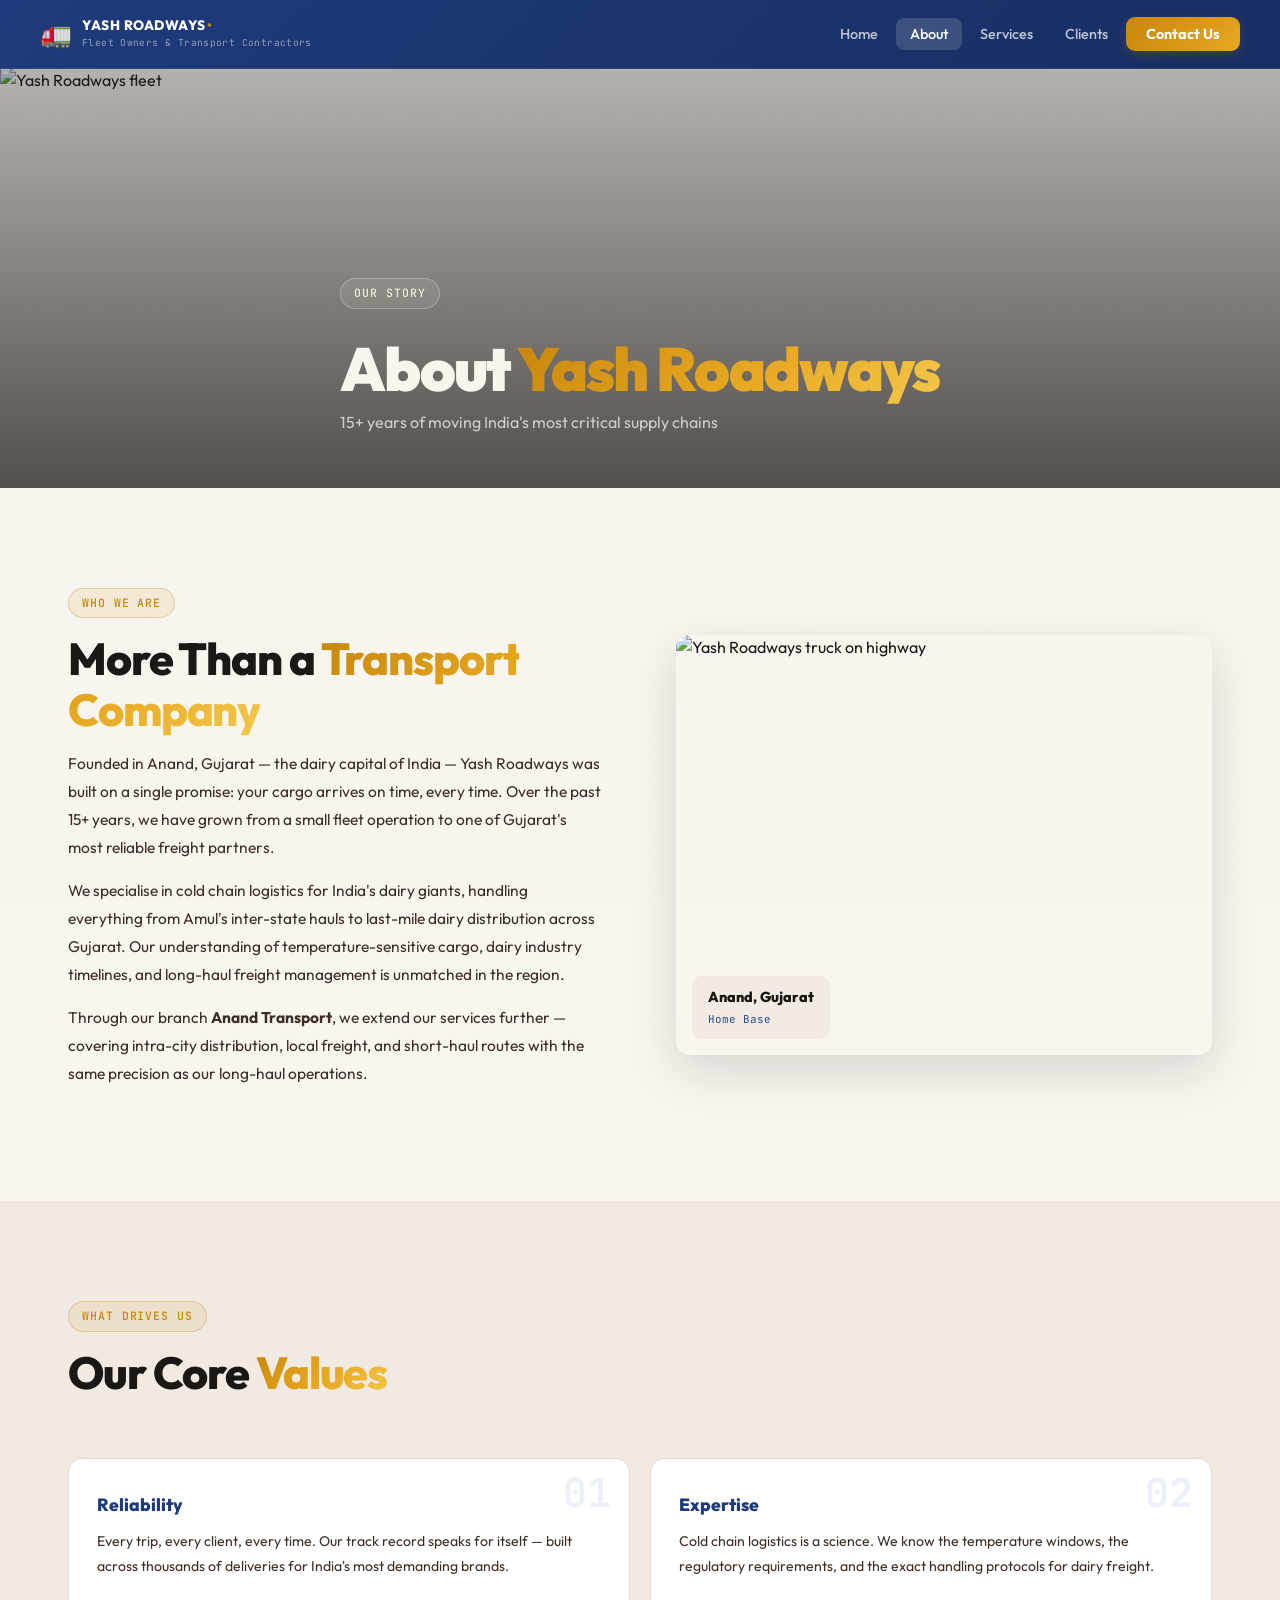
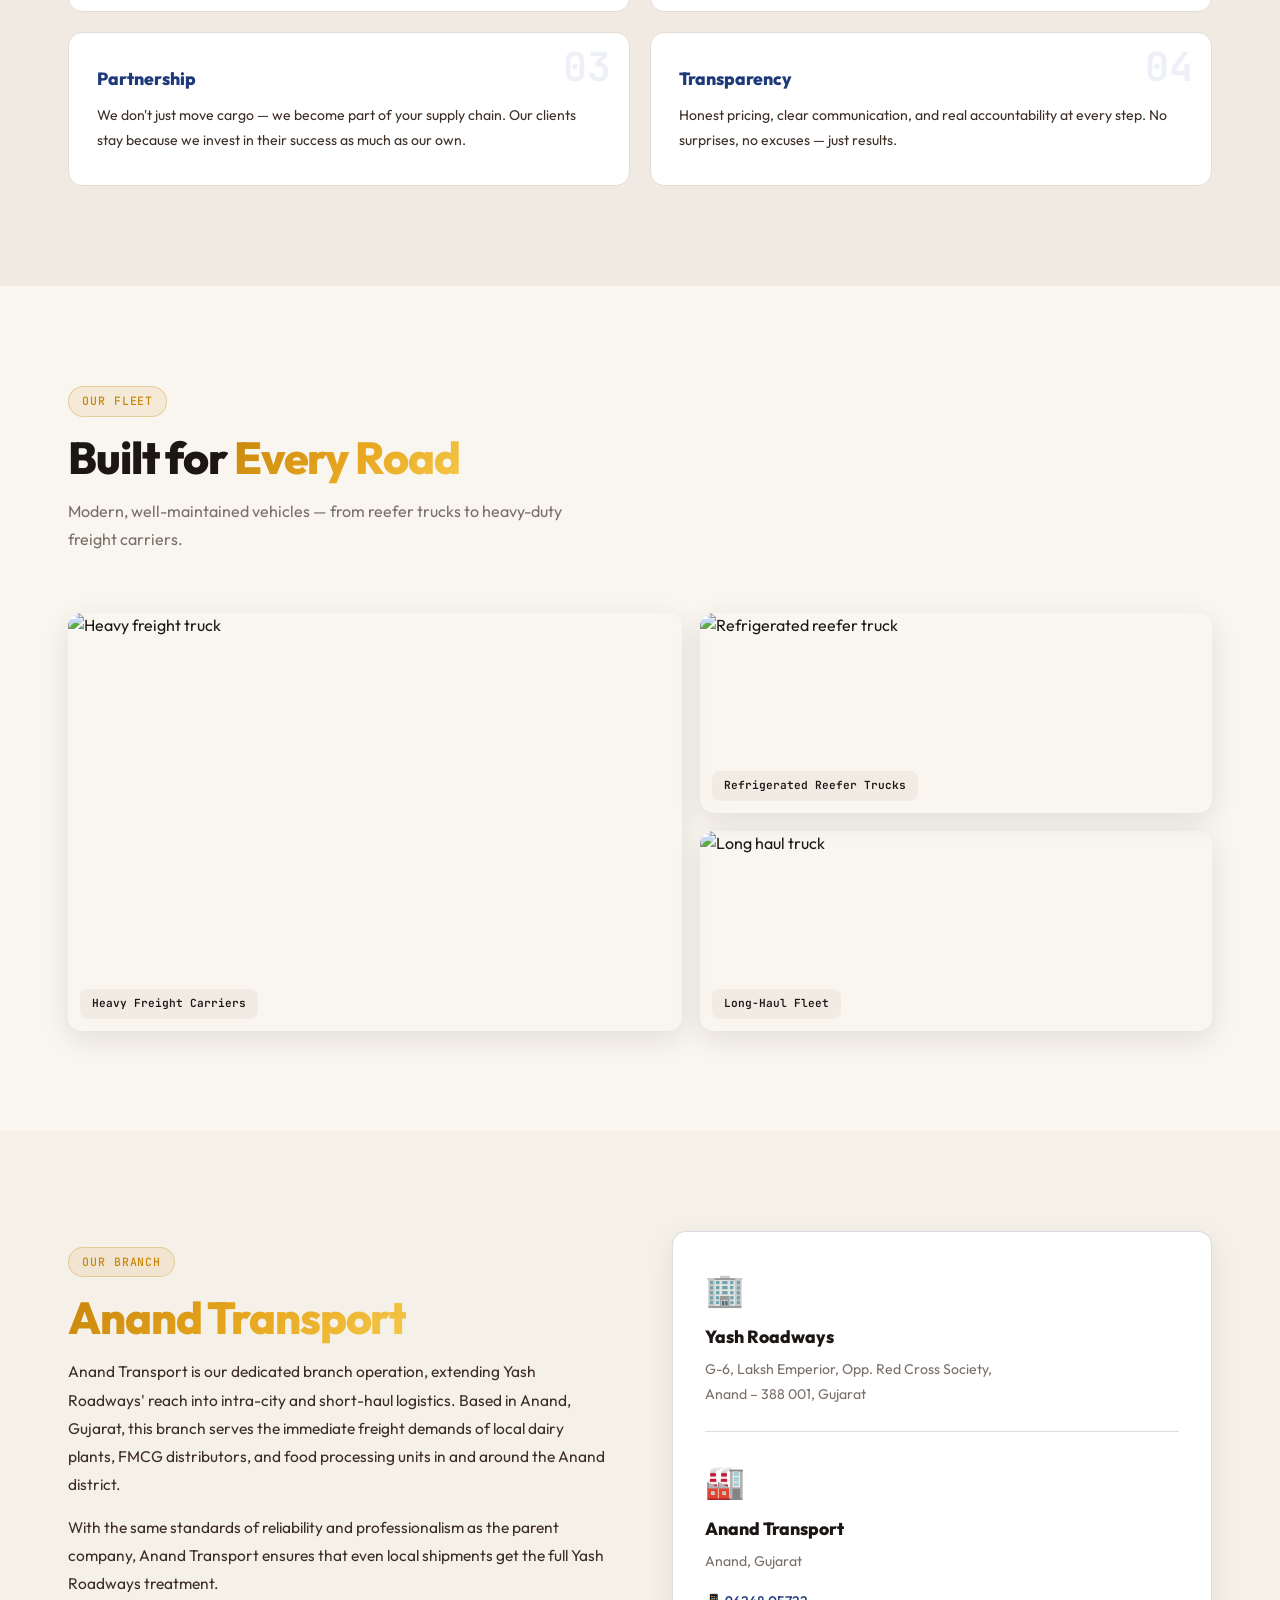
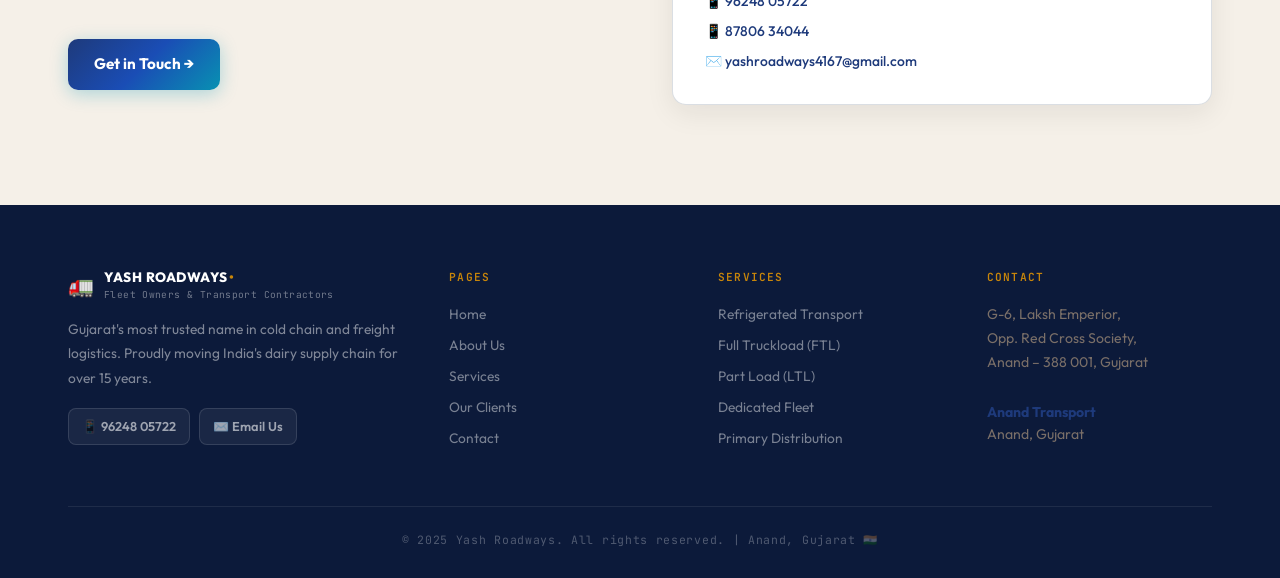
==== commit bee1a7b3: "Fix navbar visibility, replace car photos with trucks, remove ~/ prefix - Add ?v=3 cache-busting to " ====
--- a/about.html
+++ b/about.html
@@ -7,7 +7,7 @@
   <link rel="preconnect" href="https://fonts.googleapis.com" />
   <link rel="preconnect" href="https://fonts.gstatic.com" crossorigin />
   <link href="https://fonts.googleapis.com/css2?family=Outfit:wght@300;400;500;600;700;800;900&family=JetBrains+Mono:wght@400;500;600&display=swap" rel="stylesheet" />
-  <link rel="stylesheet" href="style.css" />
+  <link rel="stylesheet" href="style.css?v=3" />
 </head>
 <body>
   <div id="cursorGlow"></div>
@@ -118,7 +118,7 @@
       </div>
       <div class="fleet-grid">
         <div class="fleet-photo reveal">
-          <img src="https://images.unsplash.com/photo-1558618666-fcd25c85cd64?auto=format&fit=crop&w=700&q=80" alt="Heavy freight truck" />
+          <img src="https://images.unsplash.com/photo-1519003722824-194d4455a60c?auto=format&fit=crop&w=700&q=80" alt="Heavy freight truck" />
           <div class="fleet-label">Heavy Freight Carriers</div>
         </div>
         <div class="fleet-photo-col">
@@ -127,7 +127,7 @@
             <div class="fleet-label">Refrigerated Reefer Trucks</div>
           </div>
           <div class="fleet-photo reveal">
-            <img src="https://images.unsplash.com/photo-1494976388531-d1058494cdd8?auto=format&fit=crop&w=700&q=80" alt="Long haul truck" />
+            <img src="https://images.unsplash.com/photo-1532996122724-e3c9b91c79aa?auto=format&fit=crop&w=700&q=80" alt="Long haul truck" />
             <div class="fleet-label">Long-Haul Fleet</div>
           </div>
         </div>
--- a/style.css
+++ b/style.css
@@ -19,19 +19,46 @@
   --text:      #1C1714;
   --text-2:    #3d2e25;
   --text-3:    #7A6F68;
-  --text-4:    #8A5A3A;
-
-  /* ── Terracotta / Claude accent ── */
-  --accent:       #C95A28;
-  --accent-light: #E8834A;
-  --accent-pale:  #F0A860;
-  --accent-glow:  rgba(201, 90, 40, 0.18);
-  --accent-dim:   rgba(201, 90, 40, 0.08);
-  --accent-mid:   rgba(201, 90, 40, 0.25);
-
-  /* ── Borders (exact portfolio) ── */
+  --text-4:    #2A4A8A;
+
+  /* ── Navy — primary ── */
+  --accent:       #1E3A7B;
+  --accent-light: #2E55B0;
+  --accent-pale:  #4E78D8;
+  --accent-glow:  rgba(13, 33, 72, 0.18);
+  --accent-dim:   rgba(13, 33, 72, 0.07);
+  --accent-mid:   rgba(13, 33, 72, 0.18);
+
+  /* ── Premium gold ── */
+  --gold:         #C8860A;
+  --gold-light:   #E8A820;
+  --gold-pale:    #F5C84A;
+  --gold-glow:    rgba(200, 134, 10, 0.20);
+  --gold-dim:     rgba(200, 134, 10, 0.10);
+
+  /* ── Teal / cyan ── */
+  --teal:         #0891B2;
+  --teal-light:   #06B6D4;
+  --teal-glow:    rgba(8, 145, 178, 0.20);
+
+  /* ── Purple ── */
+  --purple:       #6D28D9;
+  --purple-light: #8B5CF6;
+  --purple-glow:  rgba(109, 40, 217, 0.18);
+
+  /* ── Emerald ── */
+  --emerald:      #047857;
+  --emerald-light:#10B981;
+  --emerald-glow: rgba(4, 120, 87, 0.18);
+
+  /* ── Rose ── */
+  --rose:         #BE185D;
+  --rose-light:   #EC4899;
+  --rose-glow:    rgba(190, 24, 93, 0.18);
+
+  /* ── Borders ── */
   --border:   #E5DDD5;
-  --border-2: rgba(201, 90, 40, 0.22);
+  --border-2: rgba(13, 33, 72, 0.15);
 
   /* ── Typography ── */
   --font-main: 'Outfit', sans-serif;
@@ -65,7 +92,7 @@
   background-size: 180px 180px;
 }
 
-::selection { background: rgba(201,90,40,0.18); color: #C95A28; }
+::selection { background: rgba(27,61,140,0.15); color: #1B3D8C; }
 
 body > * { position: relative; z-index: 1; }
 
@@ -75,23 +102,23 @@
 .section { padding: 100px 0; }
 
 .gradient-text {
-  background: linear-gradient(135deg, var(--accent) 0%, var(--accent-light) 55%, var(--accent-pale) 100%);
+  background: linear-gradient(135deg, var(--gold) 0%, var(--gold-light) 55%, var(--gold-pale) 100%);
   -webkit-background-clip: text;
   -webkit-text-fill-color: transparent;
   background-clip: text;
 }
 
-/* ─── CURSOR GLOW (exact from portfolio) ─── */
+/* ─── CURSOR SPOTLIGHT ─── */
 #cursorGlow {
   pointer-events: none;
   position: fixed;
-  top: 0; left: 0;
-  width: 600px; height: 600px;
-  border-radius: 50%;
-  z-index: 0;
-  will-change: transform;
-  background: radial-gradient(circle at center, rgba(201,90,40,0.10) 0%, transparent 65%);
-  transition: transform 0.1s cubic-bezier(0.23,1,0.32,1);
+  inset: 0;
+  z-index: 999;
+  background: radial-gradient(
+    circle 160px at var(--cx, -9999px) var(--cy, -9999px),
+    rgba(30, 58, 123, 0.10) 0%,
+    transparent 100%
+  );
 }
 
 /* ─── TYPEWRITER cursor blink ─── */
@@ -119,14 +146,15 @@
   z-index: 1000;
   padding: 0 28px;
   transition: var(--transition);
-  border-bottom: 1px solid transparent;
+  background: linear-gradient(135deg, #1E3A7B 0%, #162D62 100%);
+  border-bottom: 1px solid rgba(255,255,255,0.08);
 }
 
 #navbar.scrolled {
-  background: rgba(240, 234, 226, 0.90);
+  background: linear-gradient(135deg, rgba(30,58,123,0.97) 0%, rgba(22,45,98,0.97) 100%);
   backdrop-filter: blur(20px);
   -webkit-backdrop-filter: blur(20px);
-  border-bottom-color: var(--border);
+  box-shadow: 0 4px 24px rgba(0,0,0,0.20);
 }
 
 .nav-inner {
@@ -144,17 +172,17 @@
 
 .logo-main {
   display: block;
-  font-size: 1.05rem;
+  font-size: 0.85rem;
   font-weight: 800;
   letter-spacing: 0.04em;
-  color: var(--text);
+  color: #ffffff;
   line-height: 1.1;
 }
 
-/* The orange dot accent, just like Dev.shah• */
+/* Gold dot accent */
 .logo-main::after {
   content: '•';
-  color: var(--accent);
+  color: var(--gold);
   margin-left: 2px;
 }
 
@@ -162,7 +190,7 @@
   display: block;
   font-family: var(--font-mono);
   font-size: 0.6rem;
-  color: var(--text-4);
+  color: rgba(255,255,255,0.52);
   font-weight: 400;
   letter-spacing: 0.04em;
   margin-top: 2px;
@@ -175,24 +203,25 @@
   border-radius: 8px;
   font-size: 0.9rem;
   font-weight: 500;
-  color: var(--text-3);
-  transition: var(--transition);
-}
-
-.nav-links a:hover { color: var(--text); background: rgba(28,23,20,0.06); }
+  color: rgba(255,255,255,0.72);
+  transition: var(--transition);
+}
+
+.nav-links a:hover { color: #ffffff; background: rgba(255,255,255,0.10); }
 
 .nav-cta {
-  background: var(--accent) !important;
-  color: white !important;
+  background: linear-gradient(135deg, var(--gold), var(--gold-light)) !important;
+  color: #ffffff !important;
   font-weight: 700 !important;
   padding: 8px 20px !important;
   border-radius: 9px !important;
+  box-shadow: 0 3px 12px var(--gold-glow) !important;
 }
 
 .nav-cta:hover {
-  background: var(--accent-light) !important;
+  background: linear-gradient(135deg, var(--gold-light), var(--gold-pale)) !important;
   transform: translateY(-1px);
-  box-shadow: 0 6px 24px var(--accent-glow) !important;
+  box-shadow: 0 6px 20px var(--gold-glow) !important;
 }
 
 .hamburger {
@@ -205,7 +234,7 @@
   padding: 4px;
 }
 
-.hamburger span { width: 22px; height: 2px; background: var(--text); border-radius: 2px; transition: var(--transition); }
+.hamburger span { width: 22px; height: 2px; background: rgba(255,255,255,0.85); border-radius: 2px; transition: var(--transition); }
 
 .mobile-menu {
   display: none;
@@ -236,7 +265,7 @@
   padding-top: 68px;
   /* Exact portfolio dot grid */
   background-color: #F9F5EF;
-  background-image: radial-gradient(rgba(201,90,40,0.18) 1.5px, transparent 1.5px);
+  background-image: radial-gradient(rgba(27,61,140,0.14) 1.5px, transparent 1.5px);
   background-size: 28px 28px;
 }
 
@@ -254,7 +283,7 @@
   top: -100px; right: -60px;
   width: 600px; height: 600px;
   border-radius: 50%;
-  background: radial-gradient(circle, rgba(201,90,40,0.32) 0%, transparent 65%);
+  background: radial-gradient(circle, rgba(30,58,123,0.28) 0%, transparent 65%);
   filter: blur(80px);
   animation: aurora1 22s ease-in-out infinite;
 }
@@ -266,7 +295,7 @@
   bottom: -60px; left: 5%;
   width: 500px; height: 500px;
   border-radius: 50%;
-  background: radial-gradient(circle, rgba(240,140,60,0.22) 0%, transparent 65%);
+  background: radial-gradient(circle, rgba(200,134,10,0.22) 0%, transparent 65%);
   filter: blur(100px);
   animation: aurora2 28s ease-in-out infinite;
 }
@@ -277,9 +306,33 @@
   top: 25%; left: 35%;
   width: 380px; height: 380px;
   border-radius: 50%;
-  background: radial-gradient(circle, rgba(160,92,58,0.18) 0%, transparent 65%);
+  background: radial-gradient(circle, rgba(13,148,136,0.16) 0%, transparent 65%);
   filter: blur(70px);
   animation: aurora3 18s ease-in-out infinite;
+  pointer-events: none;
+}
+
+/* Aurora blob 4 — purple */
+.hero-aurora-4 {
+  position: absolute;
+  bottom: 5%; right: 8%;
+  width: 340px; height: 340px;
+  border-radius: 50%;
+  background: radial-gradient(circle, rgba(109,40,217,0.18) 0%, transparent 65%);
+  filter: blur(80px);
+  animation: aurora2 24s ease-in-out infinite reverse;
+  pointer-events: none;
+}
+
+/* Aurora blob 5 — rose */
+.hero-aurora-5 {
+  position: absolute;
+  top: 55%; left: 8%;
+  width: 280px; height: 280px;
+  border-radius: 50%;
+  background: radial-gradient(circle, rgba(190,24,93,0.14) 0%, transparent 65%);
+  filter: blur(70px);
+  animation: aurora1 32s ease-in-out infinite alternate;
   pointer-events: none;
 }
 
@@ -351,7 +404,7 @@
 /* The massive Dev Shah-style heading */
 .hero-title {
   font-family: var(--font-main);
-  font-size: clamp(3.5rem, 7vw, 6.5rem);
+  font-size: clamp(1.8rem, 3.5vw, 3.2rem);
   font-weight: 900;
   line-height: 0.95;
   letter-spacing: -0.04em;
@@ -361,7 +414,7 @@
 
 /* The terracotta dot after the name — like "Dev Shah." */
 .hero-title-dot {
-  color: var(--accent);
+  color: var(--gold);
   display: inline;
 }
 
@@ -404,7 +457,7 @@
   display: inline-flex;
   align-items: center;
   gap: 8px;
-  background: var(--accent);
+  background: linear-gradient(135deg, #1E3A7B 0%, #1A4DB5 50%, #0891B2 100%);
   color: white;
   padding: 13px 26px;
   border-radius: 10px;
@@ -414,12 +467,13 @@
   transition: var(--transition);
   border: none;
   cursor: pointer;
+  box-shadow: 0 4px 18px rgba(8,145,178,0.30);
 }
 
 .btn-primary:hover {
-  background: var(--accent-light);
+  background: linear-gradient(135deg, #1A4DB5 0%, #0891B2 50%, #06B6D4 100%);
   transform: translateY(-2px);
-  box-shadow: 0 10px 30px var(--accent-glow);
+  box-shadow: 0 12px 32px rgba(8,145,178,0.45);
 }
 
 .btn-ghost {
@@ -496,6 +550,28 @@
   font-weight: 800;
   color: var(--accent);
   line-height: 1;
+}
+
+/* ── Colorful stat numbers ── */
+.hero-stats > :nth-child(1) .hstat-num,
+.hero-stats > :nth-child(1) .hstat-val > span:last-child {
+  background: linear-gradient(135deg, #1E3A7B, #3B6DD0);
+  -webkit-background-clip: text; -webkit-text-fill-color: transparent; background-clip: text;
+}
+.hero-stats > :nth-child(3) .hstat-num,
+.hero-stats > :nth-child(3) .hstat-val > span:last-child {
+  background: linear-gradient(135deg, #C8860A, #F5C84A);
+  -webkit-background-clip: text; -webkit-text-fill-color: transparent; background-clip: text;
+}
+.hero-stats > :nth-child(5) .hstat-num,
+.hero-stats > :nth-child(5) .hstat-val > span:last-child {
+  background: linear-gradient(135deg, #0891B2, #06B6D4);
+  -webkit-background-clip: text; -webkit-text-fill-color: transparent; background-clip: text;
+}
+.hero-stats > :nth-child(7) .hstat-num,
+.hero-stats > :nth-child(7) .hstat-val > span:last-child {
+  background: linear-gradient(135deg, #047857, #10B981);
+  -webkit-background-clip: text; -webkit-text-fill-color: transparent; background-clip: text;
 }
 
 .hstat-label {
@@ -744,13 +820,20 @@
 
 /* ═══════════════════════ MARQUEE BAND ═══════════════════════ */
 .marquee-band {
-  background: var(--accent);
+  background: linear-gradient(90deg, #1E3A7B 0%, #1A4DB5 25%, #0891B2 50%, #6D28D9 75%, #1E3A7B 100%);
+  background-size: 200% 100%;
+  animation: marqueeGradient 8s linear infinite;
   padding: 12px 0;
   overflow: hidden;
   white-space: nowrap;
   position: relative;
 }
 
+@keyframes marqueeGradient {
+  0%   { background-position: 0% 0; }
+  100% { background-position: 200% 0; }
+}
+
 .marquee-band::before,
 .marquee-band::after {
   content: '';
@@ -760,8 +843,8 @@
   z-index: 1;
 }
 
-.marquee-band::before { left: 0; background: linear-gradient(to right, var(--accent), transparent); }
-.marquee-band::after  { right: 0; background: linear-gradient(to left, var(--accent), transparent); }
+.marquee-band::before { left: 0; background: linear-gradient(to right, #1E3A7B, transparent); }
+.marquee-band::after  { right: 0; background: linear-gradient(to left, #1E3A7B, transparent); }
 
 .marquee-track {
   display: inline-flex;
@@ -786,9 +869,9 @@
 /* ═══════════════════════ SECTION COMMONS ═══════════════════════ */
 .section-tag {
   display: inline-block;
-  background: var(--accent-dim);
-  border: 1px solid var(--accent-mid);
-  color: var(--accent);
+  background: var(--gold-dim);
+  border: 1px solid rgba(200, 134, 10, 0.30);
+  color: var(--gold);
   padding: 5px 13px;
   border-radius: 100px;
   font-family: var(--font-mono);
@@ -899,7 +982,7 @@
   transform: translate(-50%,-50%);
   width: 300px; height: 300px;
   border-radius: 50%;
-  border: 1px solid rgba(201,90,40,0.12);
+  border: 1px solid rgba(27,61,140,0.12);
   z-index: 1;
   animation: ringPulse 4.5s ease-in-out infinite;
 }
@@ -909,7 +992,7 @@
   position: absolute;
   inset: 22px;
   border-radius: 50%;
-  border: 1px solid rgba(201,90,40,0.06);
+  border: 1px solid rgba(27,61,140,0.06);
 }
 
 @keyframes ringPulse {
@@ -962,20 +1045,30 @@
   content: '';
   position: absolute;
   top: 0; left: 0; right: 0;
-  height: 2px;
-  background: linear-gradient(90deg, var(--accent), var(--accent-pale));
-  transform: scaleX(0);
+  height: 3px;
+  transform: scaleX(1);
   transform-origin: left;
-  transition: transform 0.4s var(--ease);
 }
 
 .service-card:hover {
-  border-color: rgba(201,90,40,0.20);
   transform: translateY(-4px);
-  box-shadow: 0 16px 40px rgba(28,23,20,0.12), 0 0 0 1px rgba(201,90,40,0.10);
-}
-
-.service-card:hover::before { transform: scaleX(1); }
+  box-shadow: 0 16px 40px rgba(28,23,20,0.14);
+}
+
+/* Unique color per service card */
+.service-card:nth-child(1)::before { background: linear-gradient(90deg, #1E3A7B, #3B6DD0); }
+.service-card:nth-child(2)::before { background: linear-gradient(90deg, #C8860A, #F5C84A); }
+.service-card:nth-child(3)::before { background: linear-gradient(90deg, #0891B2, #06B6D4); }
+.service-card:nth-child(4)::before { background: linear-gradient(90deg, #6D28D9, #8B5CF6); }
+.service-card:nth-child(5)::before { background: linear-gradient(90deg, #047857, #10B981); }
+.service-card:nth-child(6)::before { background: linear-gradient(90deg, #BE185D, #EC4899); }
+
+.service-card:nth-child(1):hover { border-color: rgba(30,58,123,0.30);   box-shadow: 0 16px 40px rgba(30,58,123,0.18); }
+.service-card:nth-child(2):hover { border-color: rgba(200,134,10,0.30); box-shadow: 0 16px 40px rgba(200,134,10,0.18); }
+.service-card:nth-child(3):hover { border-color: rgba(8,145,178,0.30);  box-shadow: 0 16px 40px rgba(8,145,178,0.18); }
+.service-card:nth-child(4):hover { border-color: rgba(109,40,217,0.30); box-shadow: 0 16px 40px rgba(109,40,217,0.18); }
+.service-card:nth-child(5):hover { border-color: rgba(4,120,87,0.30);   box-shadow: 0 16px 40px rgba(4,120,87,0.18); }
+.service-card:nth-child(6):hover { border-color: rgba(190,24,93,0.30);  box-shadow: 0 16px 40px rgba(190,24,93,0.18); }
 
 .service-icon { font-size: 2rem; margin-bottom: 16px; display: block; }
 
@@ -1071,7 +1164,6 @@
 }
 
 .why-card:hover {
-  border-color: rgba(201,90,40,0.20);
   transform: translateY(-3px);
   box-shadow: 0 14px 36px rgba(28,23,20,0.10);
 }
@@ -1080,11 +1172,26 @@
   font-family: var(--font-mono);
   font-size: 2.4rem;
   font-weight: 600;
-  color: rgba(201,90,40,0.10);
+  color: rgba(27,61,140,0.10);
   position: absolute;
   top: 14px; right: 18px;
   line-height: 1;
 }
+
+/* Colorful left border + accent per why-card */
+.why-card:nth-child(1) { border-left: 3px solid #1E3A7B; }
+.why-card:nth-child(2) { border-left: 3px solid #C8860A; }
+.why-card:nth-child(3) { border-left: 3px solid #0891B2; }
+.why-card:nth-child(4) { border-left: 3px solid #6D28D9; }
+.why-card:nth-child(5) { border-left: 3px solid #047857; }
+.why-card:nth-child(6) { border-left: 3px solid #BE185D; }
+
+.why-card:nth-child(1) .why-num { color: rgba(30,58,123,0.13); }
+.why-card:nth-child(2) .why-num { color: rgba(200,134,10,0.18); }
+.why-card:nth-child(3) .why-num { color: rgba(8,145,178,0.18); }
+.why-card:nth-child(4) .why-num { color: rgba(109,40,217,0.18); }
+.why-card:nth-child(5) .why-num { color: rgba(4,120,87,0.18); }
+.why-card:nth-child(6) .why-num { color: rgba(190,24,93,0.18); }
 
 .why-icon { font-size: 1.7rem; margin-bottom: 14px; }
 .why-card h3 { font-size: 0.97rem; font-weight: 700; margin-bottom: 8px; color: var(--text); }
@@ -1212,8 +1319,8 @@
 
 /* ═══════════════════════ FOOTER ═══════════════════════ */
 .footer {
-  background: var(--bg-2);
-  border-top: 1px solid var(--border);
+  background: #0C1A3A;
+  border-top: none;
   padding: 64px 0 28px;
 }
 
@@ -1232,14 +1339,17 @@
   margin-bottom: 14px;
 }
 
-.footer-brand p { font-size: 0.86rem; color: var(--text-3); line-height: 1.78; margin-bottom: 18px; }
+.footer-brand p { font-size: 0.86rem; color: rgba(255,255,255,0.48); line-height: 1.78; margin-bottom: 18px; }
+
+.footer .logo-main { color: #ffffff; }
+.footer .logo-sub  { color: rgba(255,255,255,0.42); }
 
 .footer-contact-chips { display: flex; gap: 9px; flex-wrap: wrap; }
 
 .footer-contact-chips a {
-  background: var(--surface);
-  border: 1px solid var(--border);
-  color: var(--text-3);
+  background: rgba(255,255,255,0.06);
+  border: 1px solid rgba(255,255,255,0.12);
+  color: rgba(255,255,255,0.58);
   padding: 7px 13px;
   border-radius: 8px;
   font-size: 0.8rem;
@@ -1247,7 +1357,7 @@
   transition: var(--transition);
 }
 
-.footer-contact-chips a:hover { border-color: var(--accent); color: var(--accent); }
+.footer-contact-chips a:hover { border-color: var(--gold); color: var(--gold); }
 
 .footer-links h4 {
   font-family: var(--font-mono);
@@ -1255,18 +1365,18 @@
   font-weight: 600;
   text-transform: uppercase;
   letter-spacing: 0.1em;
-  color: var(--text-4);
+  color: var(--gold);
   margin-bottom: 16px;
 }
 
-.footer-links a { display: block; font-size: 0.86rem; color: var(--text-3); margin-bottom: 9px; transition: color 0.2s; }
-.footer-links a:hover { color: var(--accent); }
+.footer-links a { display: block; font-size: 0.86rem; color: rgba(255,255,255,0.45); margin-bottom: 9px; transition: color 0.2s; }
+.footer-links a:hover { color: #ffffff; }
 
 .footer-bottom {
-  border-top: 1px solid var(--border);
+  border-top: 1px solid rgba(255,255,255,0.08);
   padding-top: 24px;
   text-align: center;
-  color: var(--text-4);
+  color: rgba(255,255,255,0.28);
   font-family: var(--font-mono);
   font-size: 0.72rem;
   letter-spacing: 0.06em;
@@ -1323,8 +1433,8 @@
 
 /* ─── Nav active link ─── */
 .nav-links a.active {
-  color: var(--accent);
-  background: var(--accent-dim);
+  color: #ffffff;
+  background: rgba(255,255,255,0.15);
 }
 
 .mobile-menu a.active {
@@ -1483,13 +1593,28 @@
   overflow: hidden;
   transition: var(--transition);
   box-shadow: 0 2px 12px rgba(28,23,20,0.05);
-}
+  position: relative;
+}
+
+.hs-card::after {
+  content: '';
+  position: absolute;
+  bottom: 0; left: 0; right: 0;
+  height: 3px;
+}
+
+.hs-card:nth-child(1)::after { background: linear-gradient(90deg, #1E3A7B, #3B6DD0); }
+.hs-card:nth-child(2)::after { background: linear-gradient(90deg, #C8860A, #F5C84A); }
+.hs-card:nth-child(3)::after { background: linear-gradient(90deg, #0891B2, #06B6D4); }
 
 .hs-card:hover {
   transform: translateY(-5px);
-  box-shadow: 0 20px 48px rgba(28,23,20,0.12);
-  border-color: var(--accent-mid);
-}
+  box-shadow: 0 20px 48px rgba(28,23,20,0.14);
+}
+
+.hs-card:nth-child(1):hover { border-color: rgba(30,58,123,0.30);   box-shadow: 0 20px 48px rgba(30,58,123,0.18); }
+.hs-card:nth-child(2):hover { border-color: rgba(200,134,10,0.30); box-shadow: 0 20px 48px rgba(200,134,10,0.18); }
+.hs-card:nth-child(3):hover { border-color: rgba(8,145,178,0.30);  box-shadow: 0 20px 48px rgba(8,145,178,0.18); }
 
 .hs-photo { overflow: hidden; height: 200px; }
 
@@ -1531,7 +1656,7 @@
 .cta-overlay {
   position: absolute;
   inset: 0;
-  background: linear-gradient(135deg, rgba(28,23,20,0.85) 0%, rgba(28,23,20,0.6) 100%);
+  background: linear-gradient(135deg, rgba(30,58,123,0.88) 0%, rgba(109,40,217,0.55) 50%, rgba(8,145,178,0.55) 100%);
 }
 
 .cta-content {
@@ -1631,7 +1756,7 @@
   font-family: var(--font-mono);
   font-size: 2.5rem;
   font-weight: 700;
-  color: rgba(201,90,40,0.08);
+  color: rgba(27,61,140,0.08);
   position: absolute;
   top: 14px; right: 18px;
   line-height: 1;
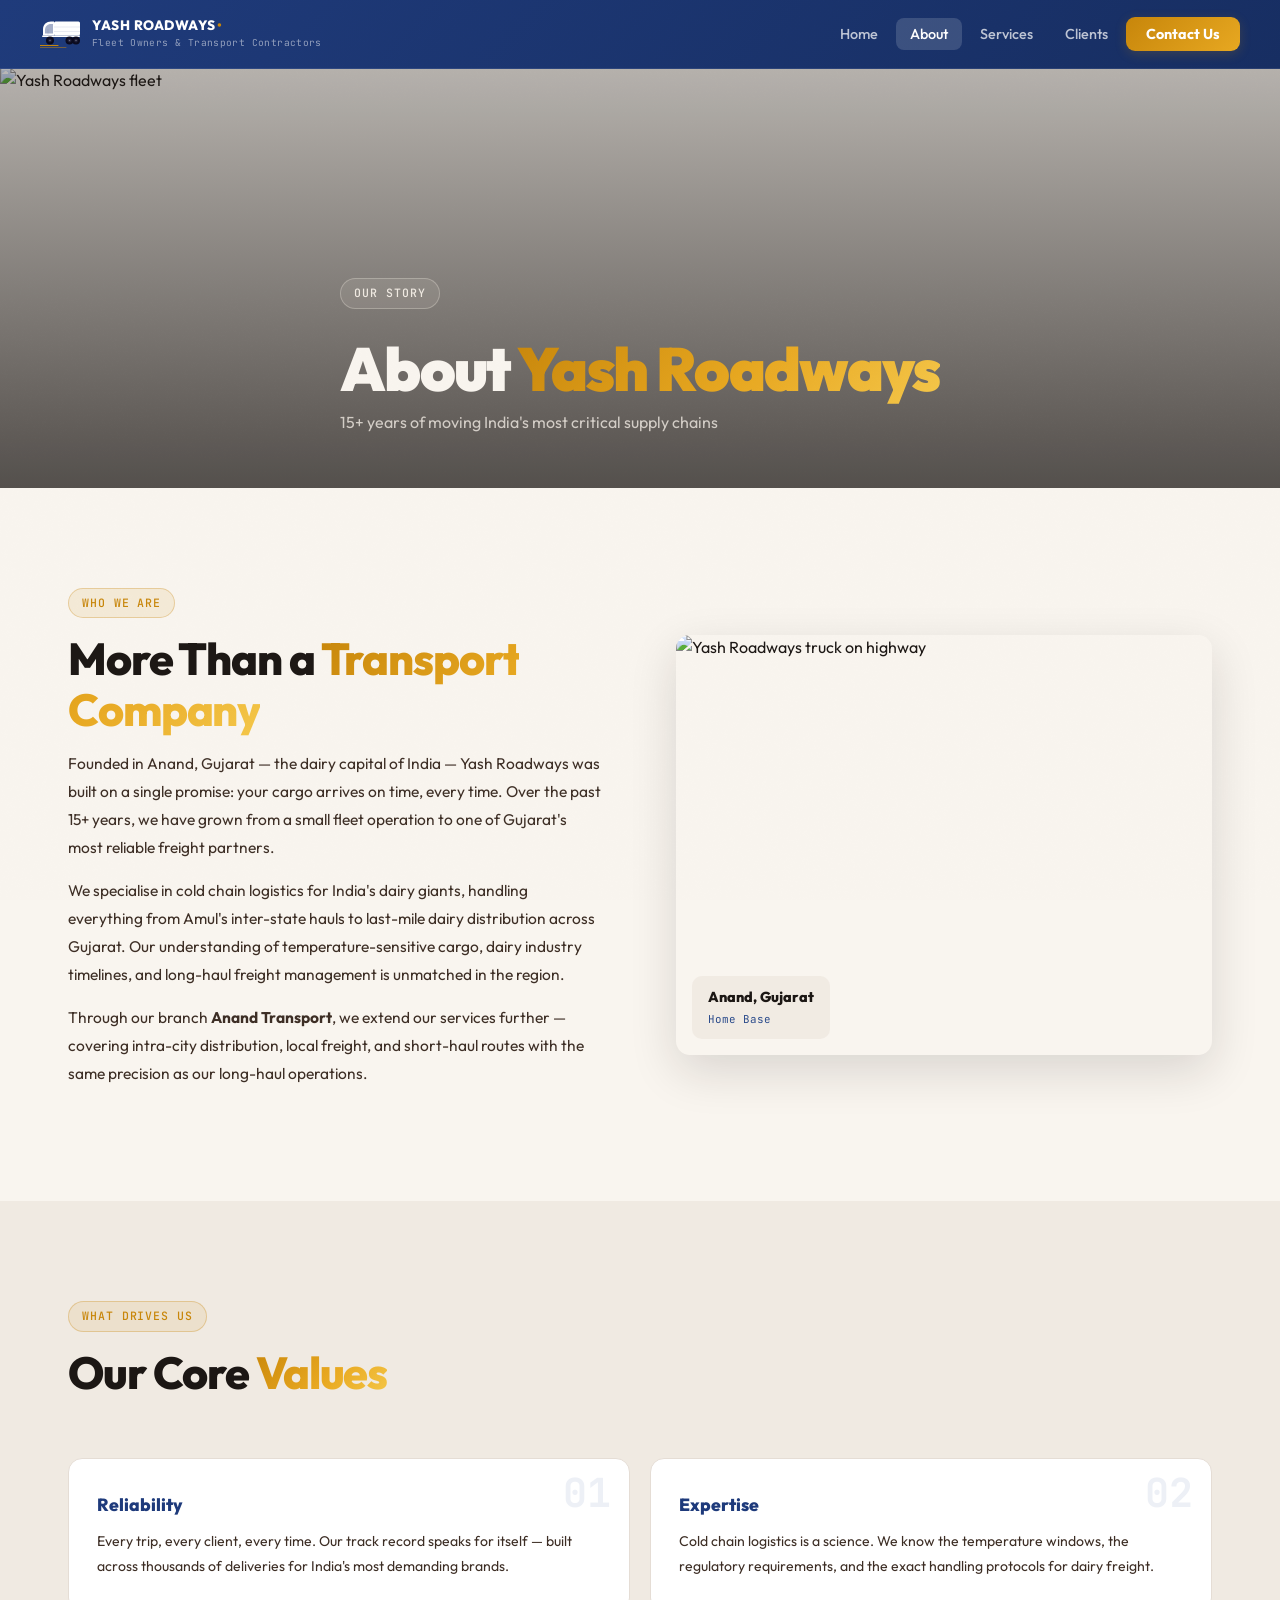
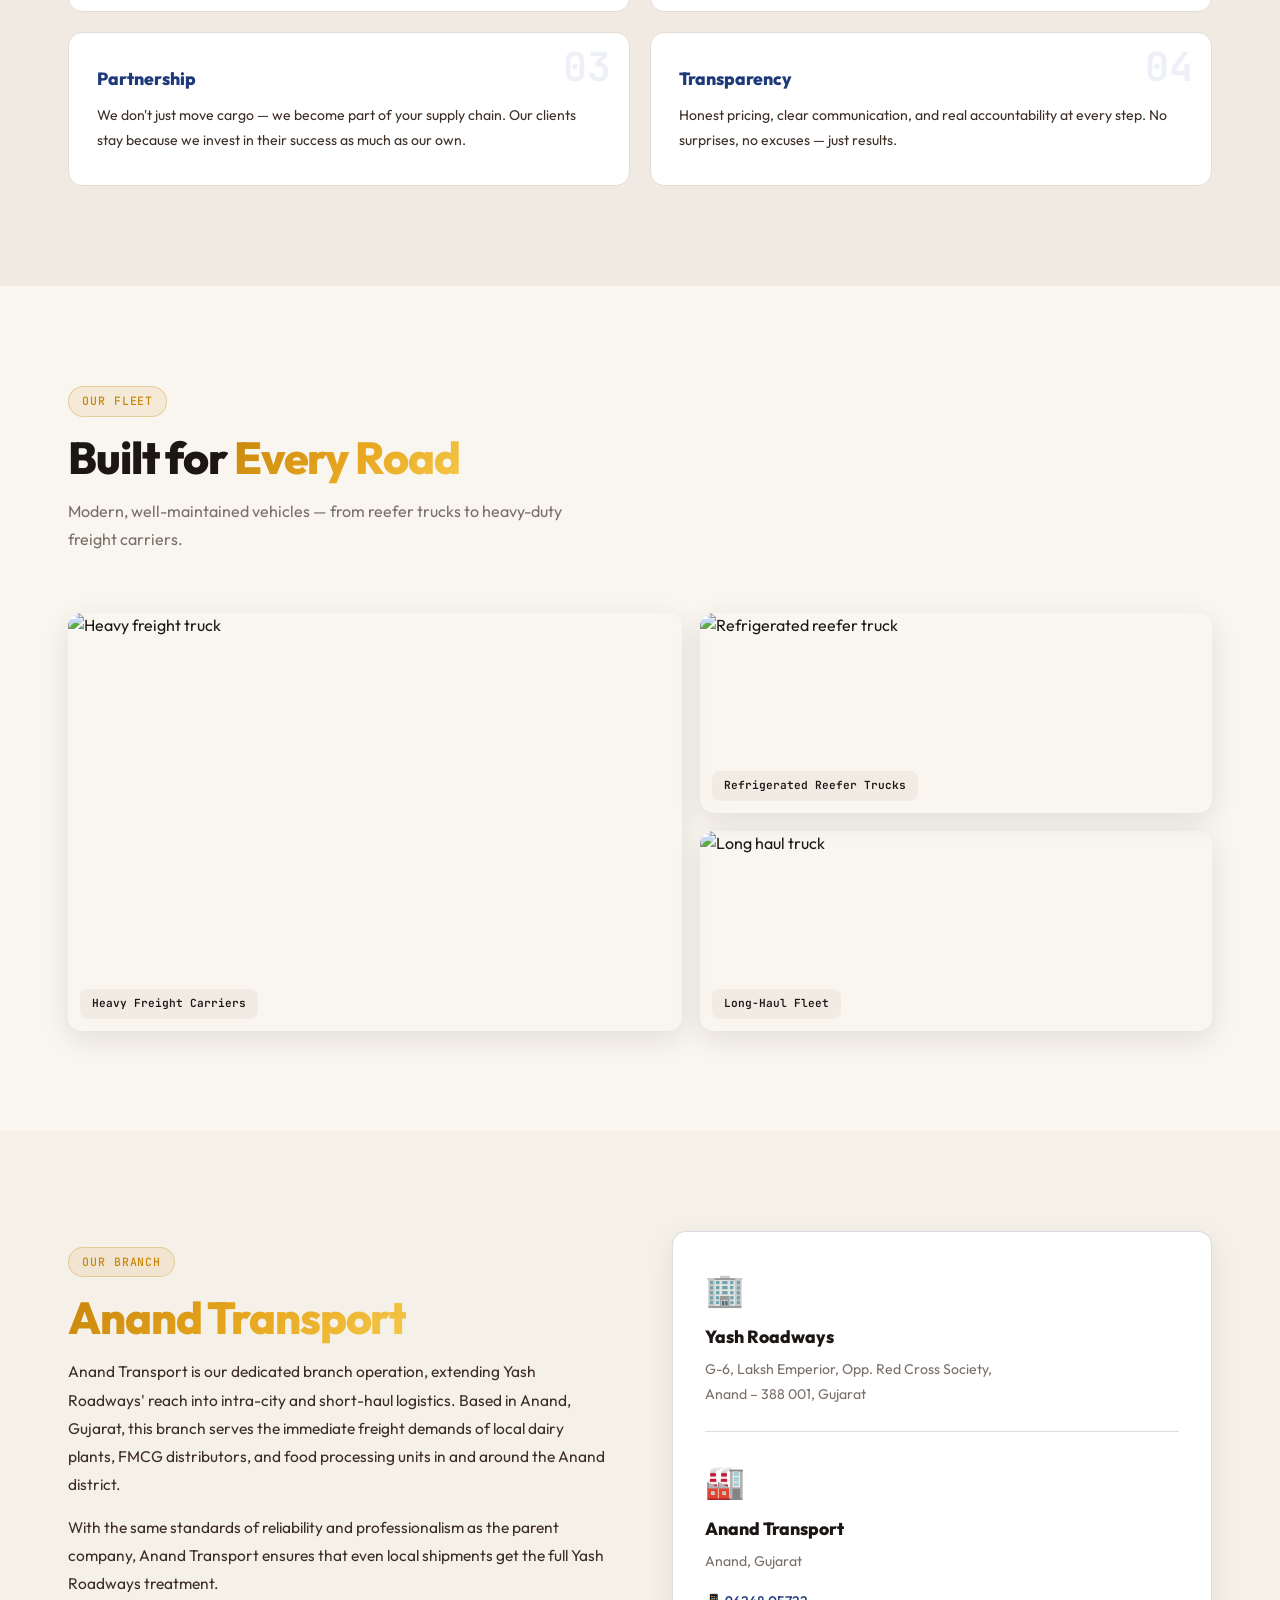
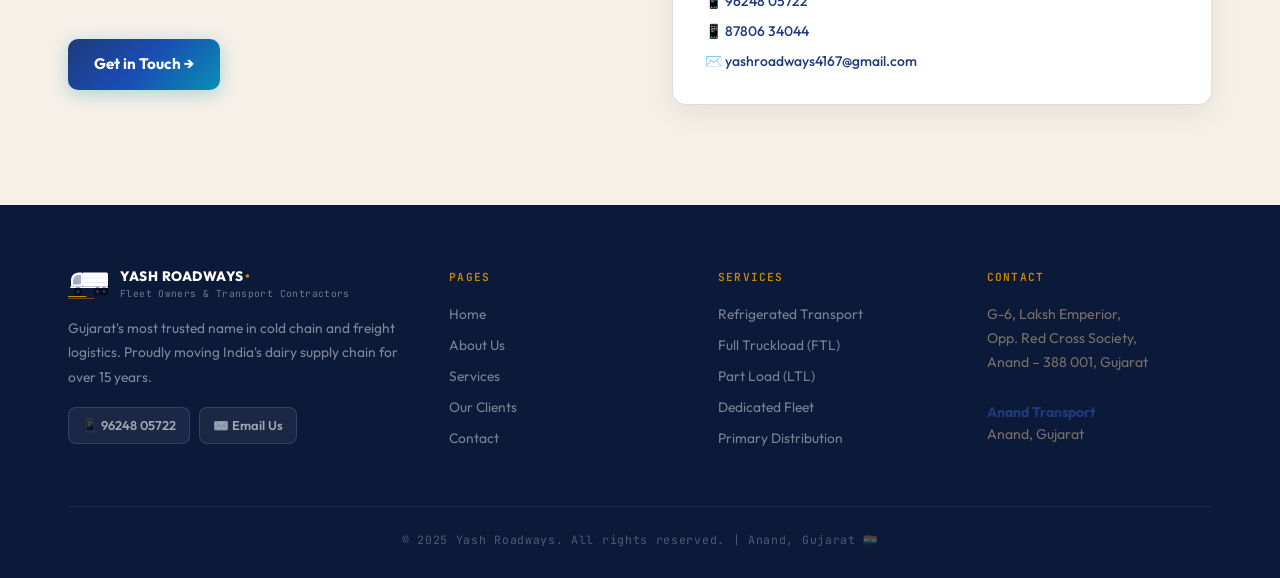
==== commit d033101f: "Add SVG truck logo from business card, replace emoji in all pages - Created logo.svg: side-profile l" ====
--- a/about.html
+++ b/about.html
@@ -1,4 +1,4 @@
-<!DOCTYPE html>
+﻿<!DOCTYPE html>
 <html lang="en">
 <head>
   <meta charset="UTF-8" />
@@ -15,7 +15,7 @@
   <nav id="navbar">
     <div class="nav-inner">
       <a href="index.html" class="logo">
-        <span class="logo-icon">🚛</span>
+        <span class="logo-icon"><img src="logo.svg" alt="Yash Roadways" width="42" height="28" style="display:block;"></span>
         <div>
           <span class="logo-main">YASH ROADWAYS</span>
           <span class="logo-sub">Fleet Owners & Transport Contractors</span>
@@ -171,7 +171,7 @@
       <div class="footer-grid">
         <div class="footer-brand">
           <div class="footer-logo">
-            <span>🚛</span>
+            <span><img src="logo.svg" alt="Yash Roadways" width="42" height="28" style="display:block;"></span>
             <div>
               <span class="logo-main">YASH ROADWAYS</span>
               <span class="logo-sub">Fleet Owners & Transport Contractors</span>
--- a/style.css
+++ b/style.css
@@ -734,6 +734,93 @@
   color: #16a34a;
   font-weight: 600;
 }
+
+/* ── Today's Operations card ── */
+.hv-ops-grid {
+  display: grid;
+  grid-template-columns: 1fr 1fr;
+  gap: 12px;
+  margin-bottom: 16px;
+}
+
+.hv-ops-stat {
+  background: var(--bg);
+  border: 1px solid var(--border);
+  border-radius: 10px;
+  padding: 12px 14px;
+  display: flex;
+  flex-direction: column;
+  gap: 3px;
+}
+
+.hv-ops-cold {
+  border-color: rgba(8,145,178,0.25);
+  background: rgba(8,145,178,0.05);
+}
+
+.hv-ops-num {
+  font-family: var(--font-main);
+  font-size: 1.5rem;
+  font-weight: 800;
+  color: var(--accent);
+  line-height: 1;
+}
+
+.hv-ops-cold .hv-ops-num { color: var(--teal); }
+
+.hv-ops-num small {
+  font-size: 0.75rem;
+  font-weight: 600;
+  opacity: 0.7;
+}
+
+.hv-ops-label {
+  font-family: var(--font-mono);
+  font-size: 0.65rem;
+  color: var(--text-3);
+  text-transform: uppercase;
+  letter-spacing: 0.05em;
+}
+
+.hv-active-routes {
+  display: flex;
+  flex-direction: column;
+  gap: 9px;
+  padding-top: 14px;
+  border-top: 1px solid var(--border);
+}
+
+.hv-ar-item {
+  display: flex;
+  align-items: center;
+  gap: 9px;
+  font-size: 0.82rem;
+}
+
+.hv-ar-dot {
+  width: 8px; height: 8px;
+  border-radius: 50%;
+  flex-shrink: 0;
+}
+
+.hv-ar-route {
+  flex: 1;
+  color: var(--text-2);
+  font-weight: 500;
+}
+
+.hv-ar-badge {
+  font-family: var(--font-mono);
+  font-size: 0.65rem;
+  font-weight: 600;
+  padding: 2px 8px;
+  border-radius: 100px;
+  letter-spacing: 0.04em;
+}
+
+.hv-badge-green { background: rgba(16,185,129,0.12); color: #059669; }
+.hv-badge-blue  { background: rgba(59,109,208,0.12); color: #2E55B0; }
+.hv-badge-gold  { background: rgba(200,134,10,0.12);  color: #C8860A; }
 
 /* ── Client trust strip ── */
 .hv-strip-label {
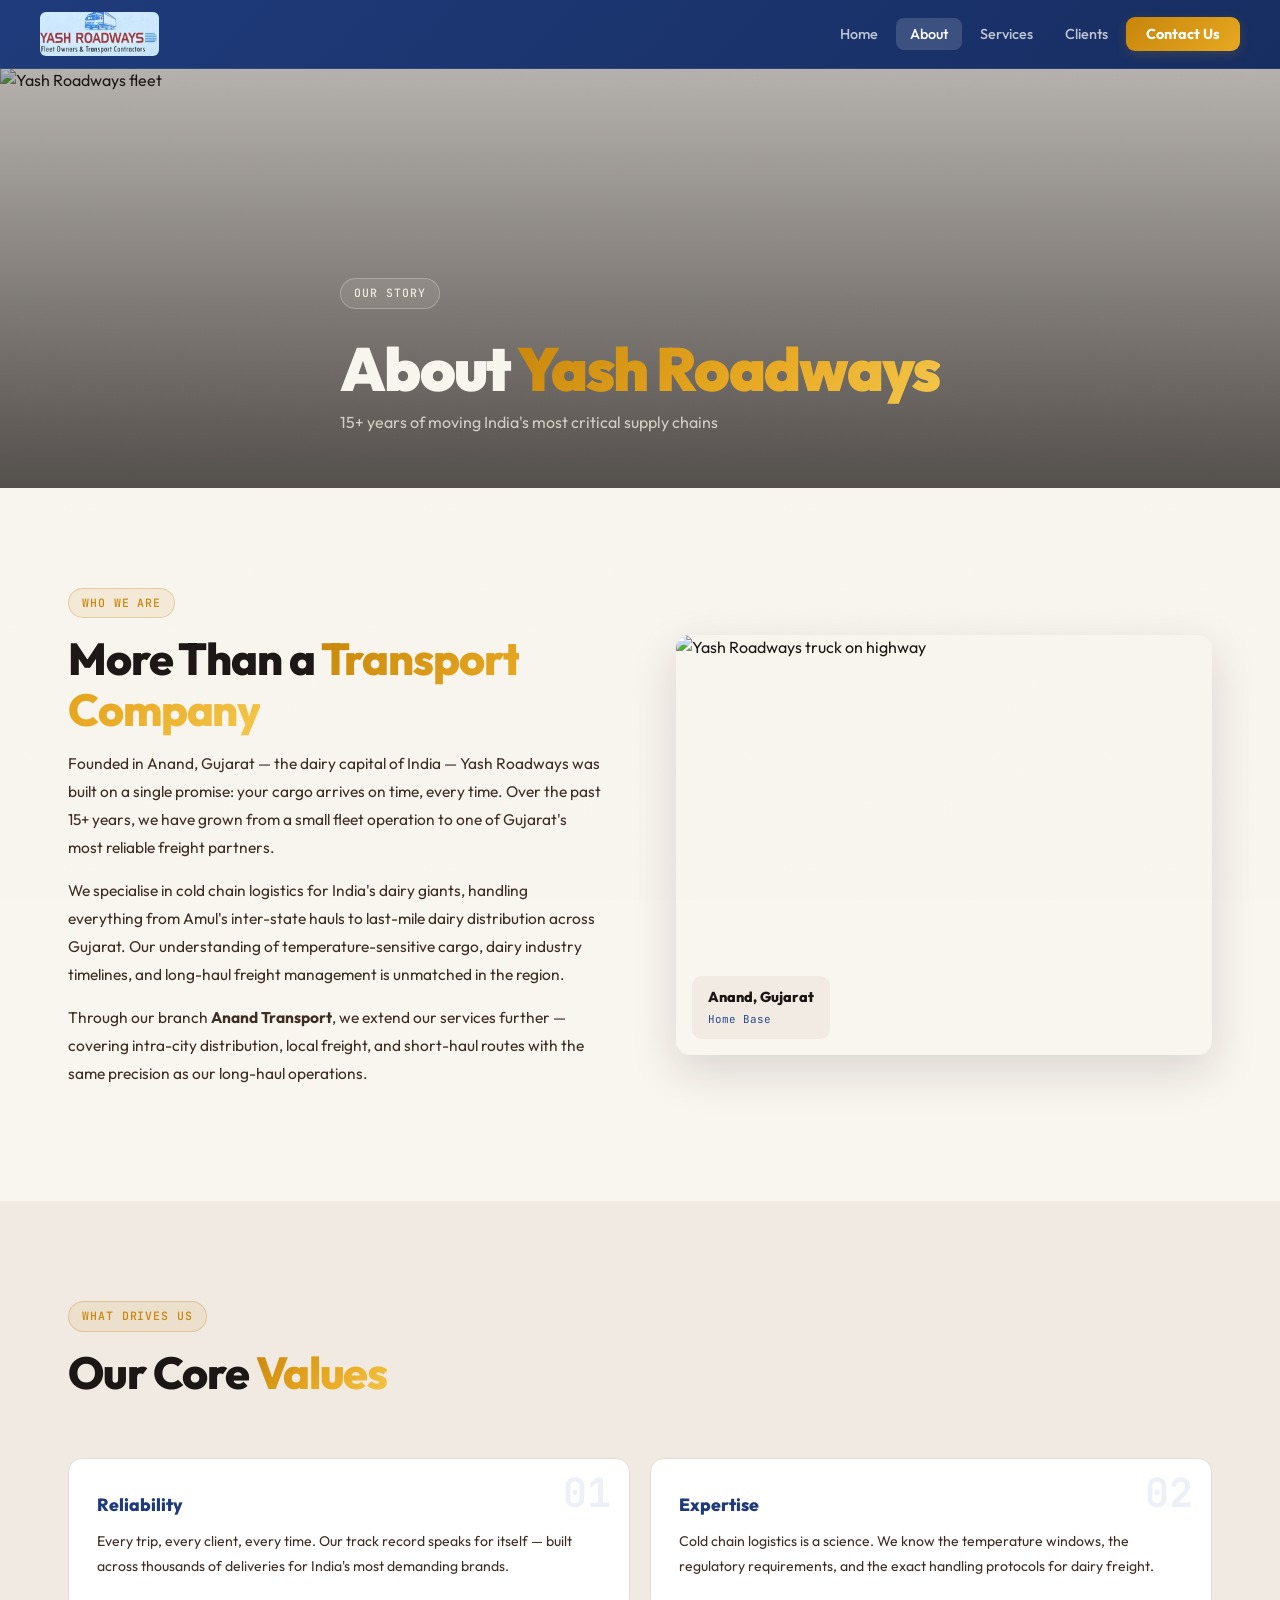
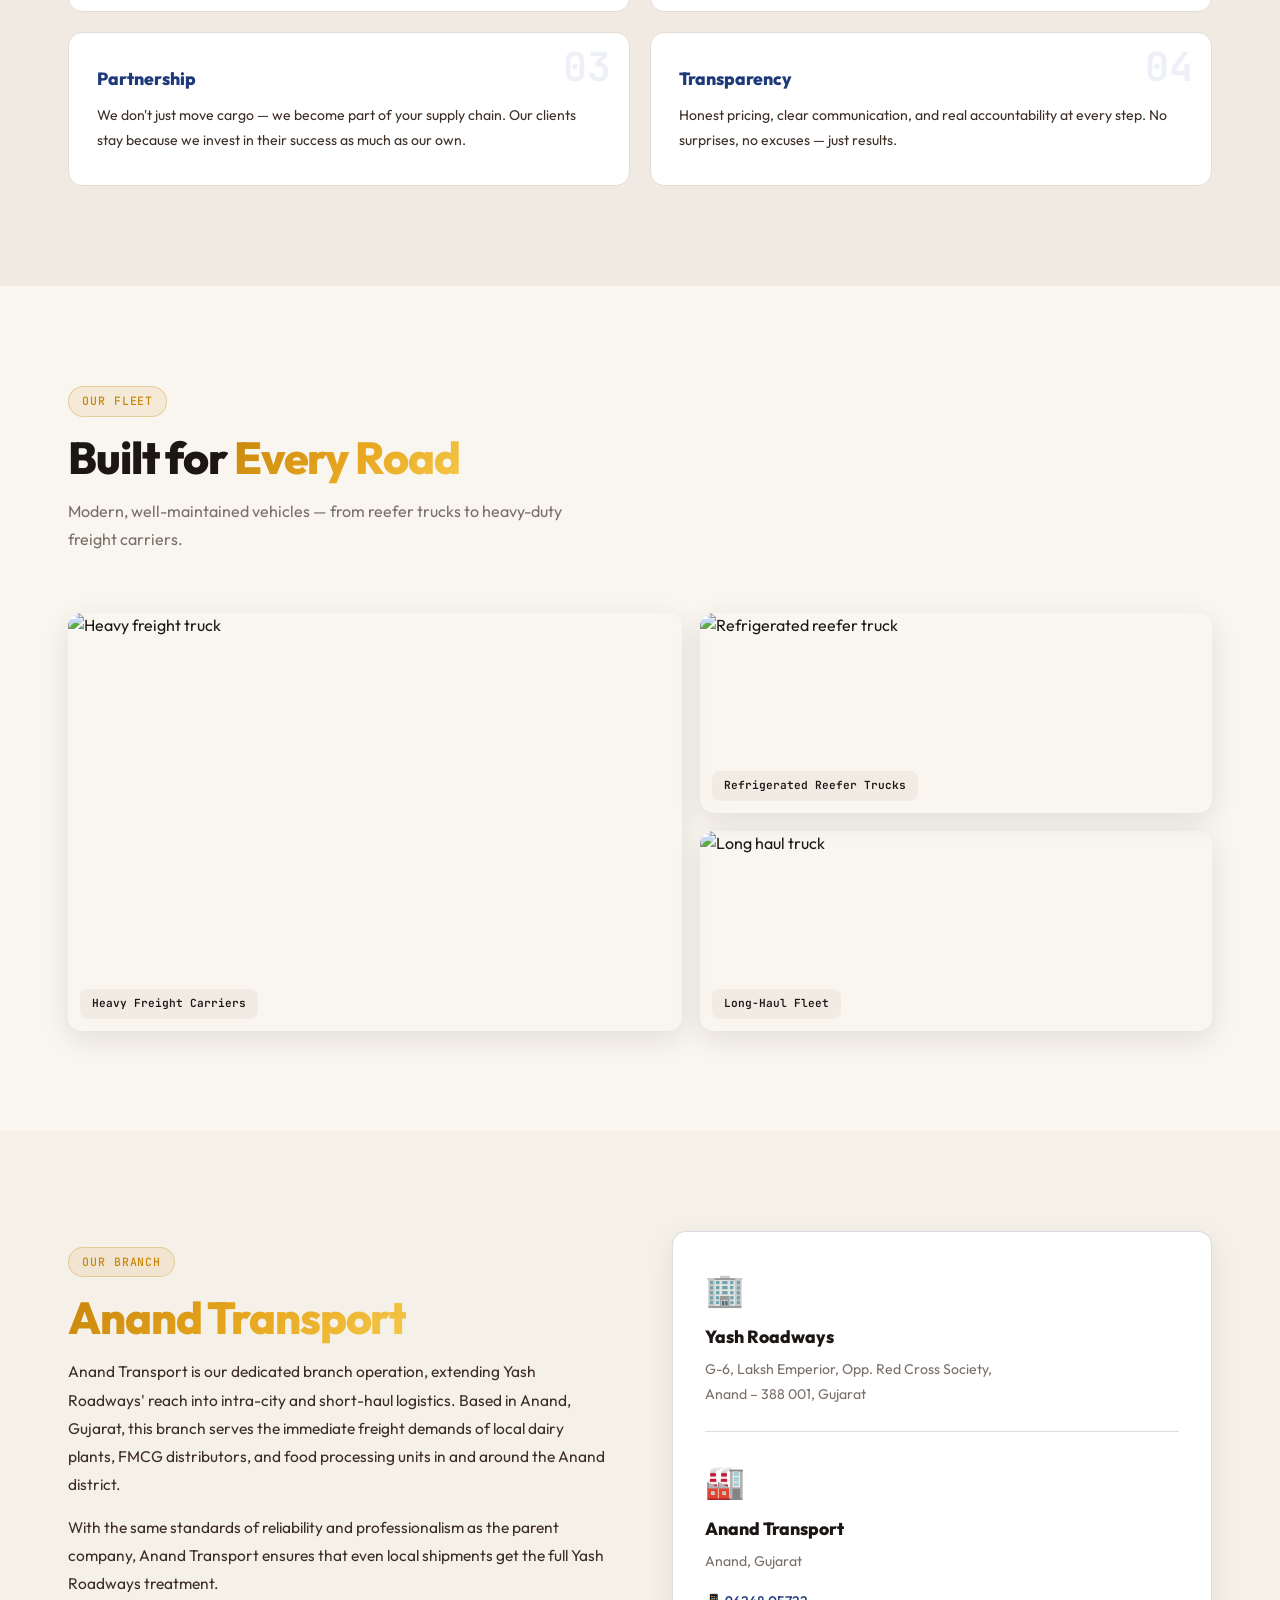
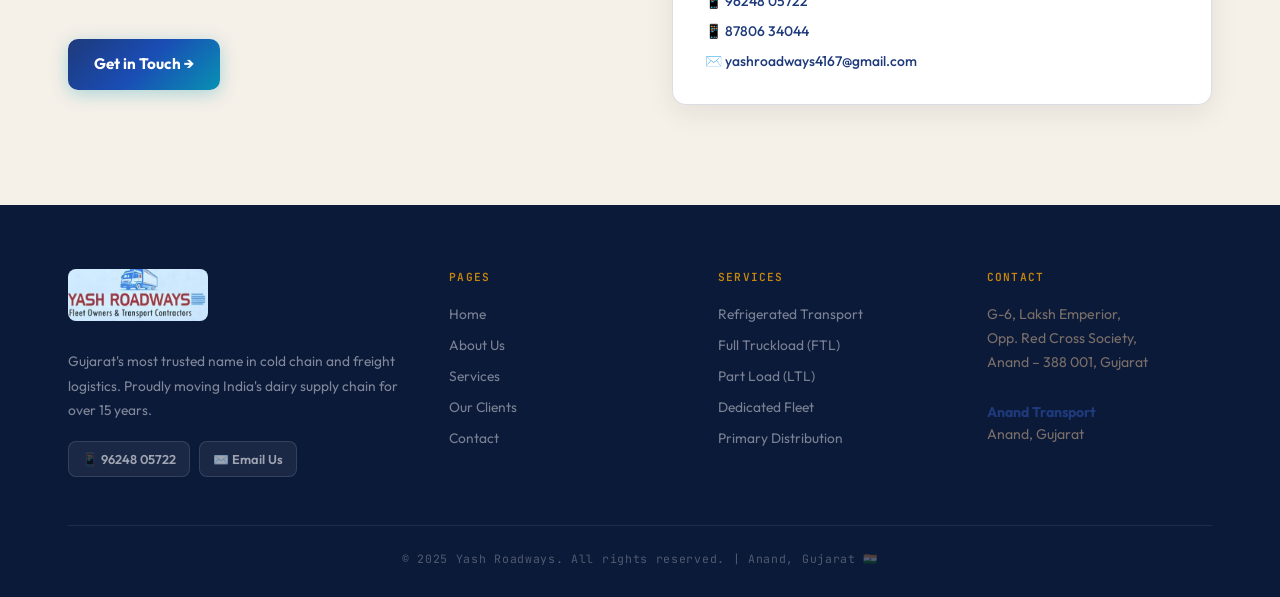
==== commit a1d81b57: "Use actual logo.png from business card; fix hero-visual top clipping - Replace SVG approximation wit" ====
--- a/about.html
+++ b/about.html
@@ -7,7 +7,7 @@
   <link rel="preconnect" href="https://fonts.googleapis.com" />
   <link rel="preconnect" href="https://fonts.gstatic.com" crossorigin />
   <link href="https://fonts.googleapis.com/css2?family=Outfit:wght@300;400;500;600;700;800;900&family=JetBrains+Mono:wght@400;500;600&display=swap" rel="stylesheet" />
-  <link rel="stylesheet" href="style.css?v=3" />
+  <link rel="stylesheet" href="style.css?v=4" />
 </head>
 <body>
   <div id="cursorGlow"></div>
@@ -15,11 +15,7 @@
   <nav id="navbar">
     <div class="nav-inner">
       <a href="index.html" class="logo">
-        <span class="logo-icon"><img src="logo.svg" alt="Yash Roadways" width="42" height="28" style="display:block;"></span>
-        <div>
-          <span class="logo-main">YASH ROADWAYS</span>
-          <span class="logo-sub">Fleet Owners & Transport Contractors</span>
-        </div>
+        <img src="logo.png" alt="Yash Roadways" class="logo-img">
       </a>
       <ul class="nav-links">
         <li><a href="index.html">Home</a></li>
@@ -171,11 +167,7 @@
       <div class="footer-grid">
         <div class="footer-brand">
           <div class="footer-logo">
-            <span><img src="logo.svg" alt="Yash Roadways" width="42" height="28" style="display:block;"></span>
-            <div>
-              <span class="logo-main">YASH ROADWAYS</span>
-              <span class="logo-sub">Fleet Owners & Transport Contractors</span>
-            </div>
+            <img src="logo.png" alt="Yash Roadways" class="logo-img footer-logo-img">
           </div>
           <p>Gujarat's most trusted name in cold chain and freight logistics. Proudly moving India's dairy supply chain for over 15 years.</p>
           <div class="footer-contact-chips">
--- a/style.css
+++ b/style.css
@@ -170,6 +170,20 @@
 
 .logo-icon { font-size: 1.6rem; }
 
+.logo-img {
+  height: 44px;
+  width: auto;
+  display: block;
+  border-radius: 6px;
+  object-fit: contain;
+}
+
+.footer-logo-img {
+  height: 52px;
+  border-radius: 8px;
+  margin-bottom: 14px;
+}
+
 .logo-main {
   display: block;
   font-size: 0.85rem;
@@ -591,13 +605,13 @@
 .hero-visual {
   position: absolute;
   right: calc((100vw - 1200px) / 2);
-  top: 50%;
+  top: calc(50% + 40px);
   transform: translateY(-50%);
   z-index: 3;
   width: 400px;
   display: flex;
   flex-direction: column;
-  gap: 14px;
+  gap: 10px;
   animation: visualFloat 6s ease-in-out infinite;
 }
 
@@ -606,7 +620,7 @@
 
 @keyframes visualFloat {
   0%,100% { transform: translateY(-50%); }
-  50%      { transform: translateY(calc(-50% - 10px)); }
+  50%      { transform: translateY(calc(-50% - 8px)); }
 }
 
 /* Base card */
@@ -614,7 +628,7 @@
   background: var(--surface);
   border: 1px solid var(--border);
   border-radius: var(--radius);
-  padding: 20px 22px;
+  padding: 14px 18px;
   box-shadow: 0 8px 32px rgba(28,23,20,0.10);
   transition: var(--transition);
 }
@@ -629,7 +643,7 @@
   display: flex;
   justify-content: space-between;
   align-items: center;
-  margin-bottom: 18px;
+  margin-bottom: 12px;
 }
 
 .hv-live {
@@ -661,7 +675,7 @@
   display: flex;
   align-items: center;
   gap: 12px;
-  margin-bottom: 16px;
+  margin-bottom: 10px;
 }
 
 .hv-city {
@@ -723,7 +737,7 @@
   display: flex;
   align-items: center;
   justify-content: space-between;
-  padding-top: 14px;
+  padding-top: 10px;
   border-top: 1px solid var(--border);
   font-size: 0.78rem;
   color: var(--text-3);
@@ -739,15 +753,15 @@
 .hv-ops-grid {
   display: grid;
   grid-template-columns: 1fr 1fr;
-  gap: 12px;
-  margin-bottom: 16px;
+  gap: 8px;
+  margin-bottom: 0;
 }
 
 .hv-ops-stat {
   background: var(--bg);
   border: 1px solid var(--border);
   border-radius: 10px;
-  padding: 12px 14px;
+  padding: 10px 12px;
   display: flex;
   flex-direction: column;
   gap: 3px;
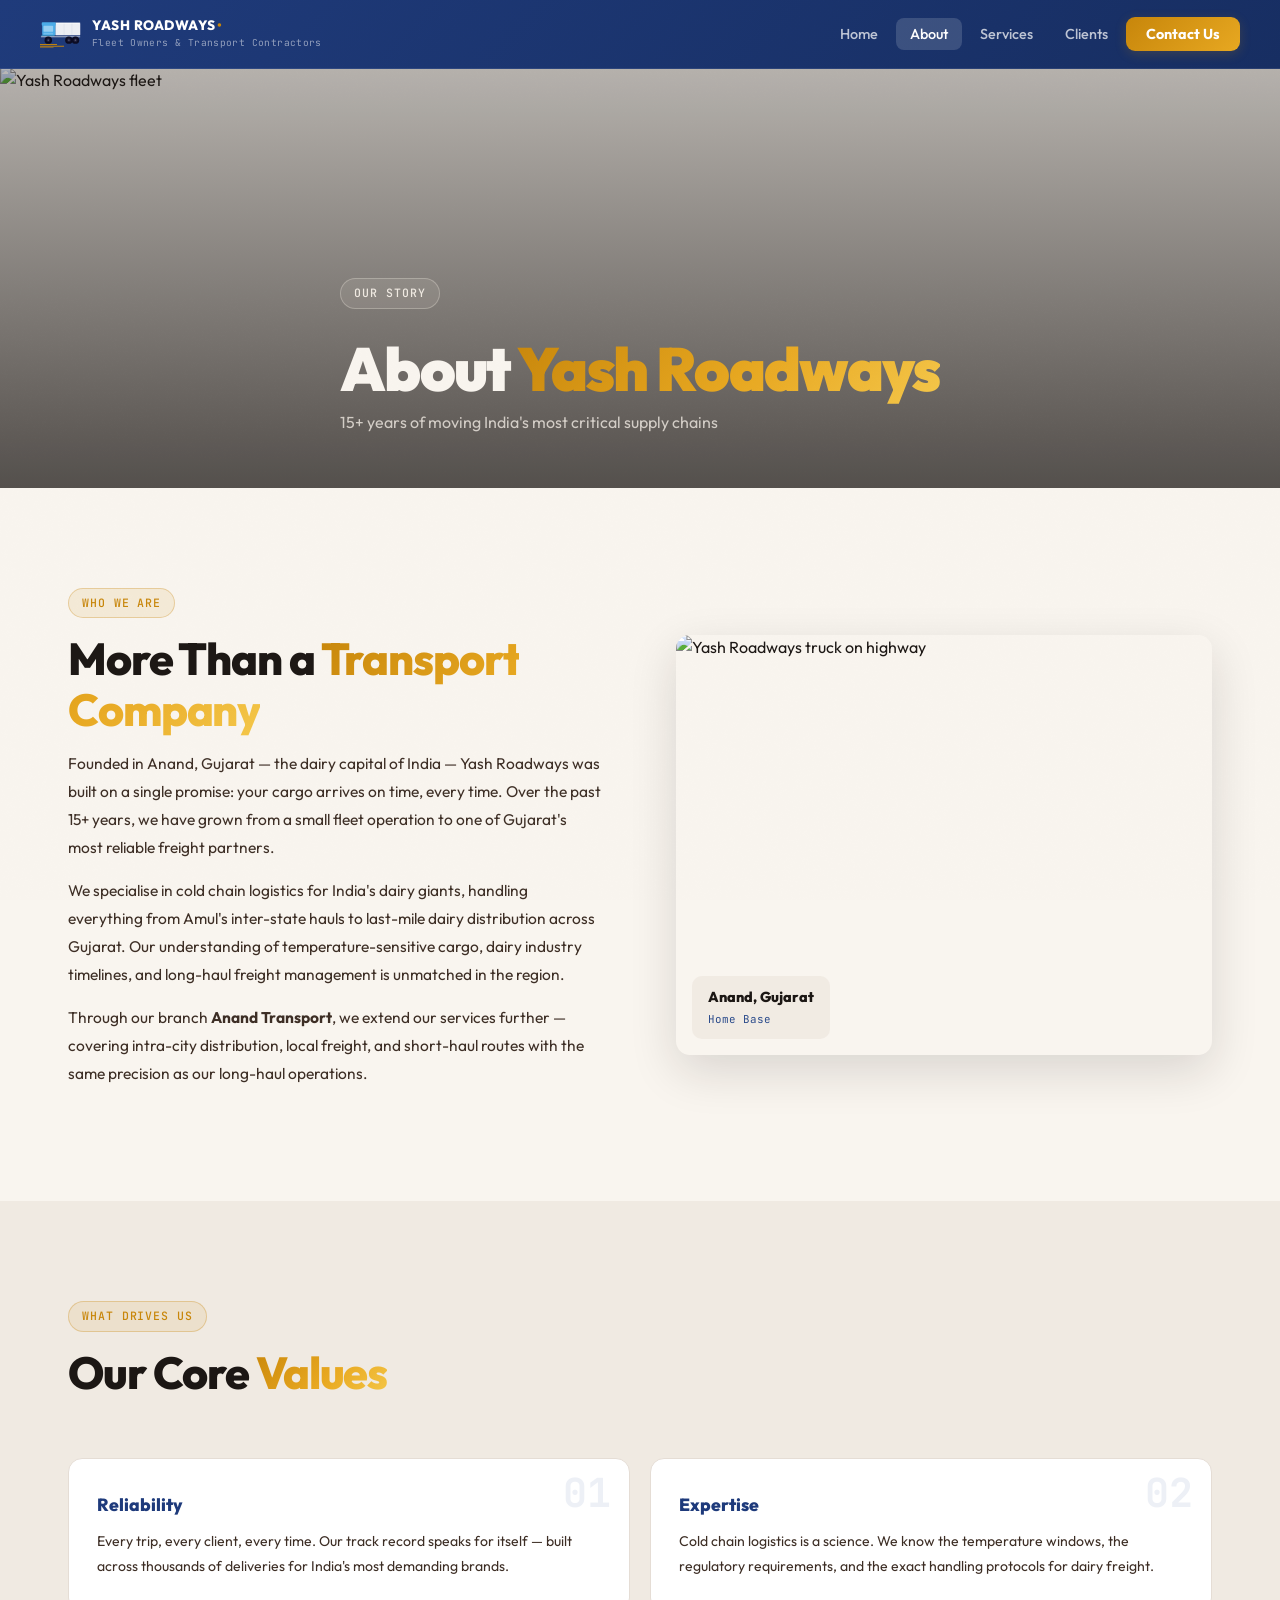
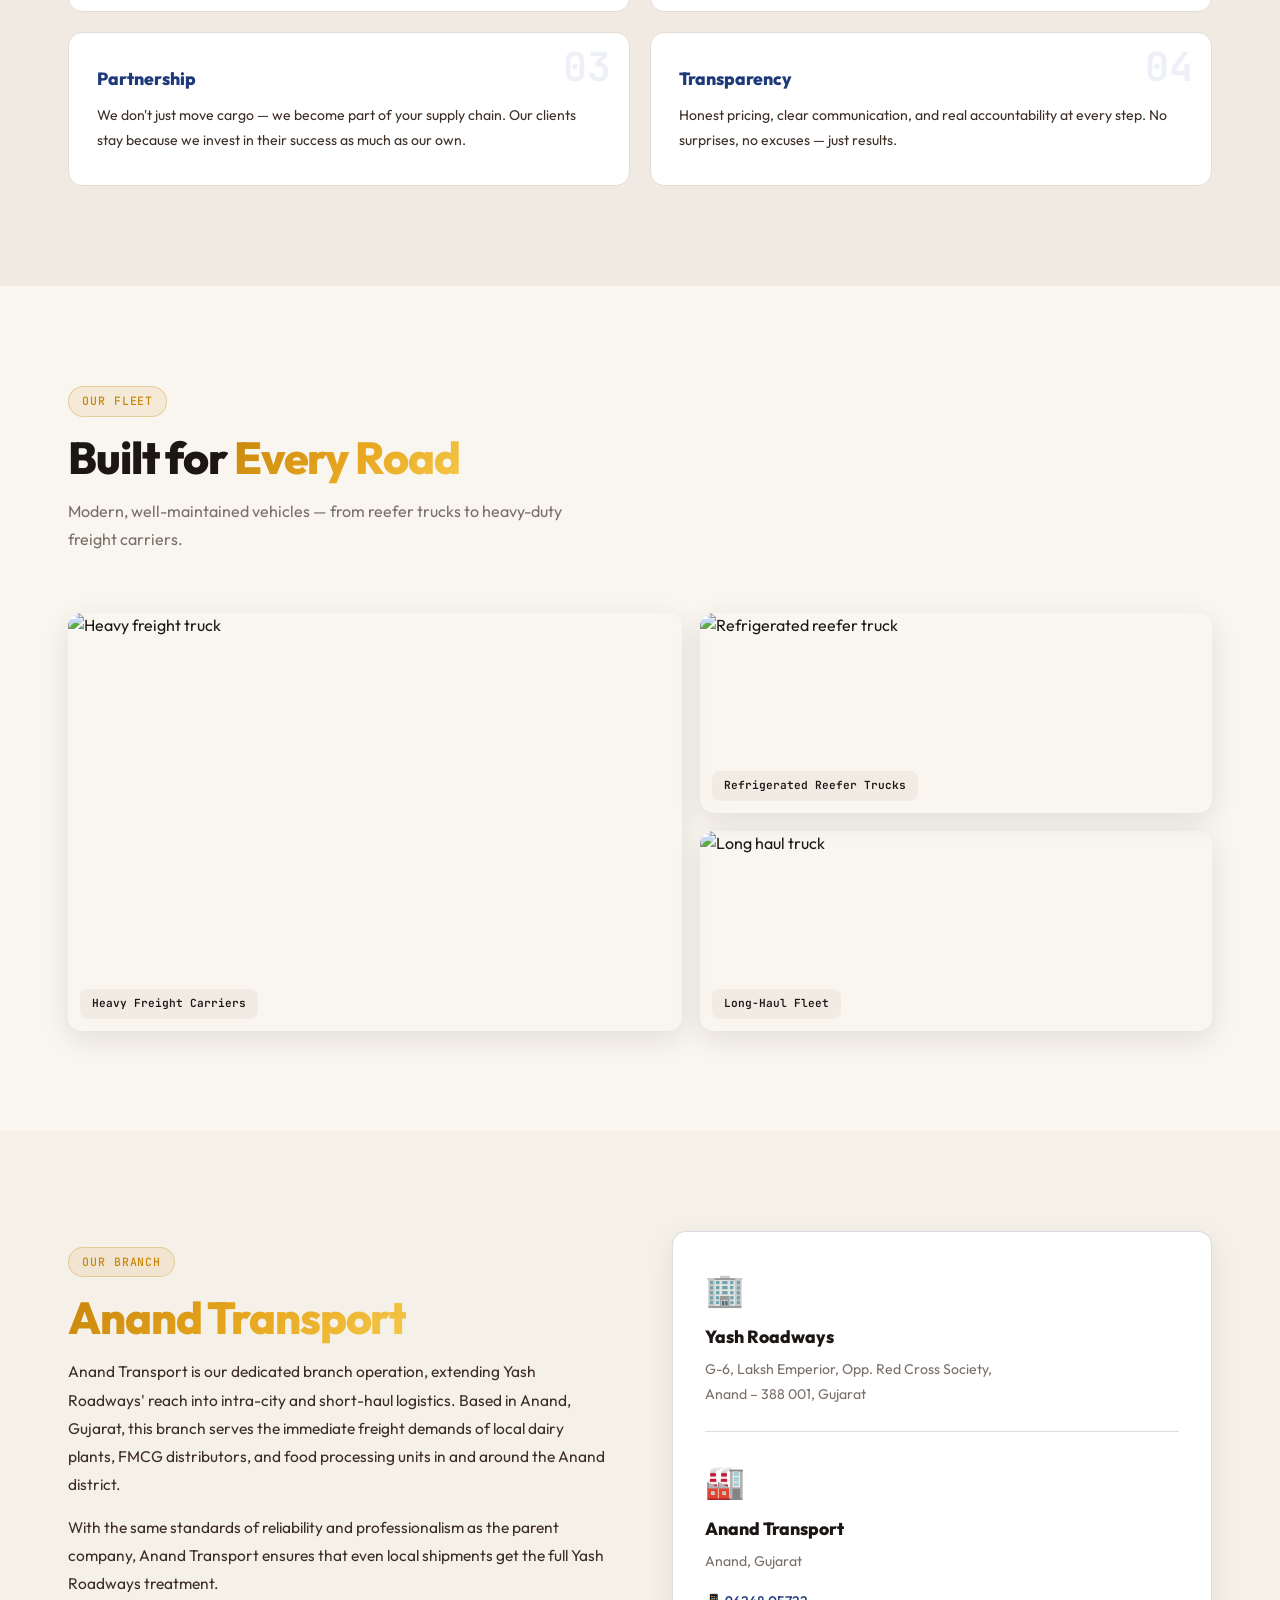
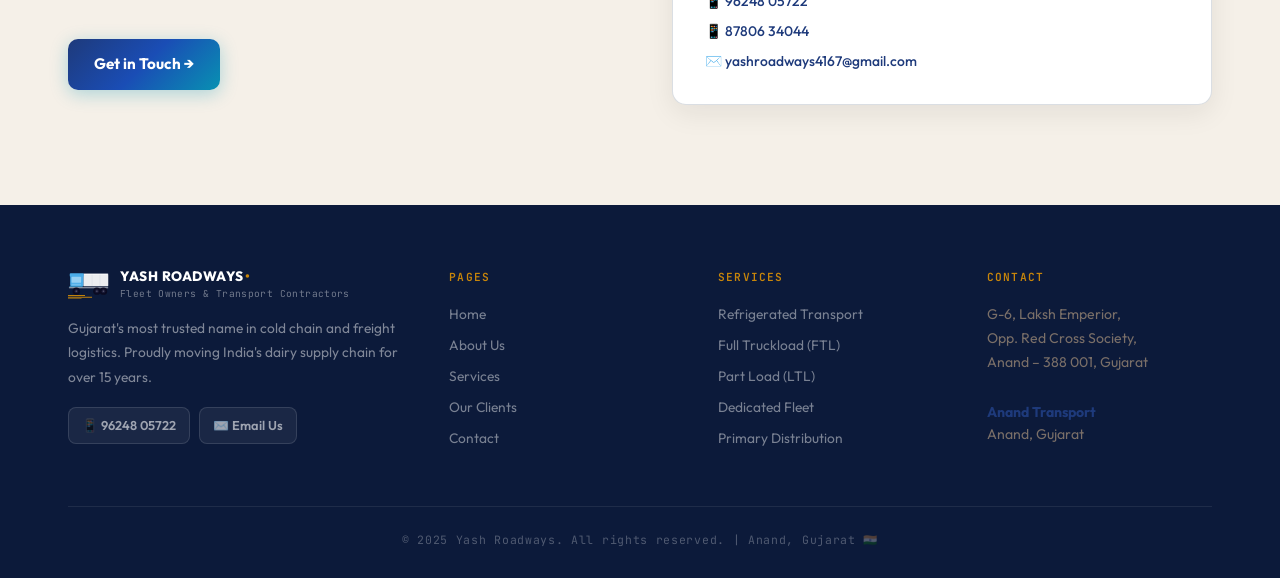
==== commit 16699b67: "Revert logo to SVG truck with YASH ROADWAYS text Co-Authored-By: Claude Sonnet 4.6 <noreply@anthropi" ====
--- a/about.html
+++ b/about.html
@@ -15,7 +15,11 @@
   <nav id="navbar">
     <div class="nav-inner">
       <a href="index.html" class="logo">
-        <img src="logo.png" alt="Yash Roadways" class="logo-img">
+        <span class="logo-icon"><img src="logo.svg" alt="Yash Roadways" width="42" height="28" style="display:block;"></span>
+        <div>
+          <span class="logo-main">YASH ROADWAYS</span>
+          <span class="logo-sub">Fleet Owners & Transport Contractors</span>
+        </div>
       </a>
       <ul class="nav-links">
         <li><a href="index.html">Home</a></li>
@@ -167,7 +171,11 @@
       <div class="footer-grid">
         <div class="footer-brand">
           <div class="footer-logo">
-            <img src="logo.png" alt="Yash Roadways" class="logo-img footer-logo-img">
+            <span><img src="logo.svg" alt="Yash Roadways" width="42" height="28" style="display:block;"></span>
+            <div>
+              <span class="logo-main">YASH ROADWAYS</span>
+              <span class="logo-sub">Fleet Owners & Transport Contractors</span>
+            </div>
           </div>
           <p>Gujarat's most trusted name in cold chain and freight logistics. Proudly moving India's dairy supply chain for over 15 years.</p>
           <div class="footer-contact-chips">
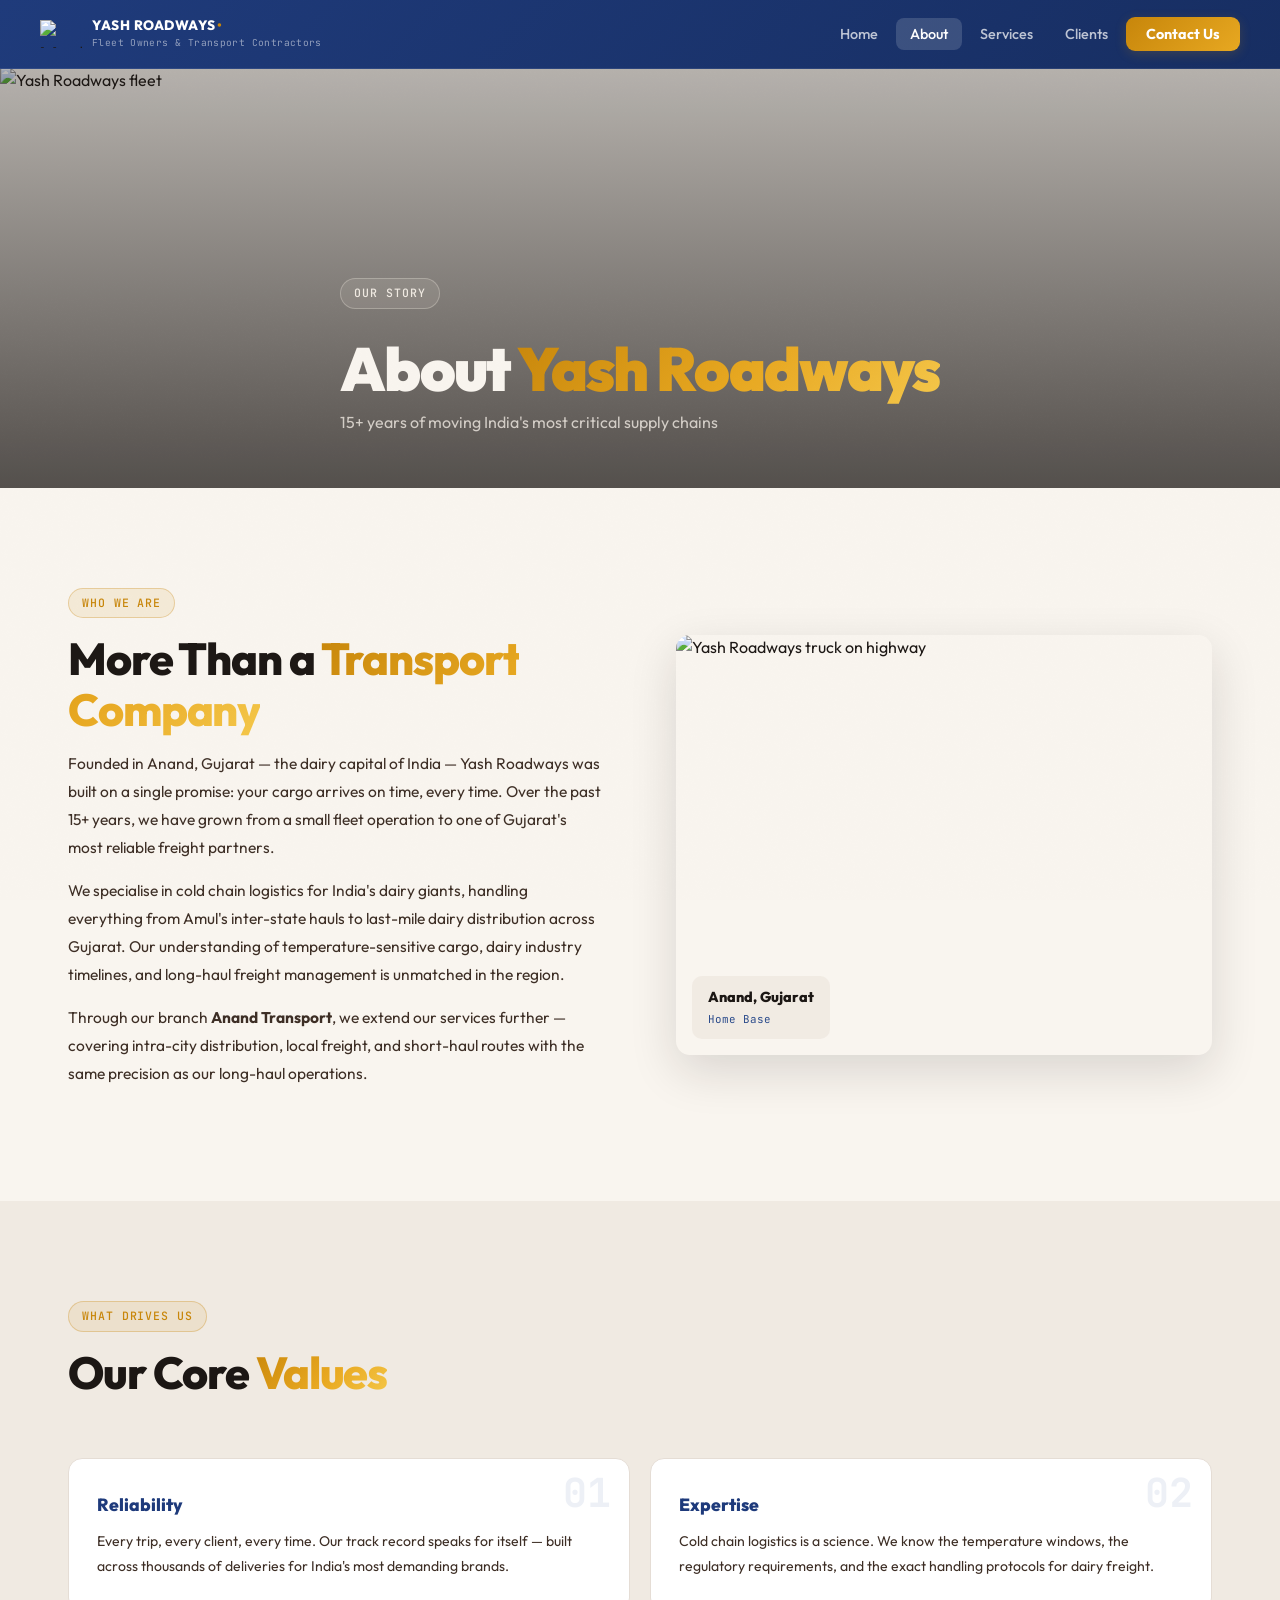
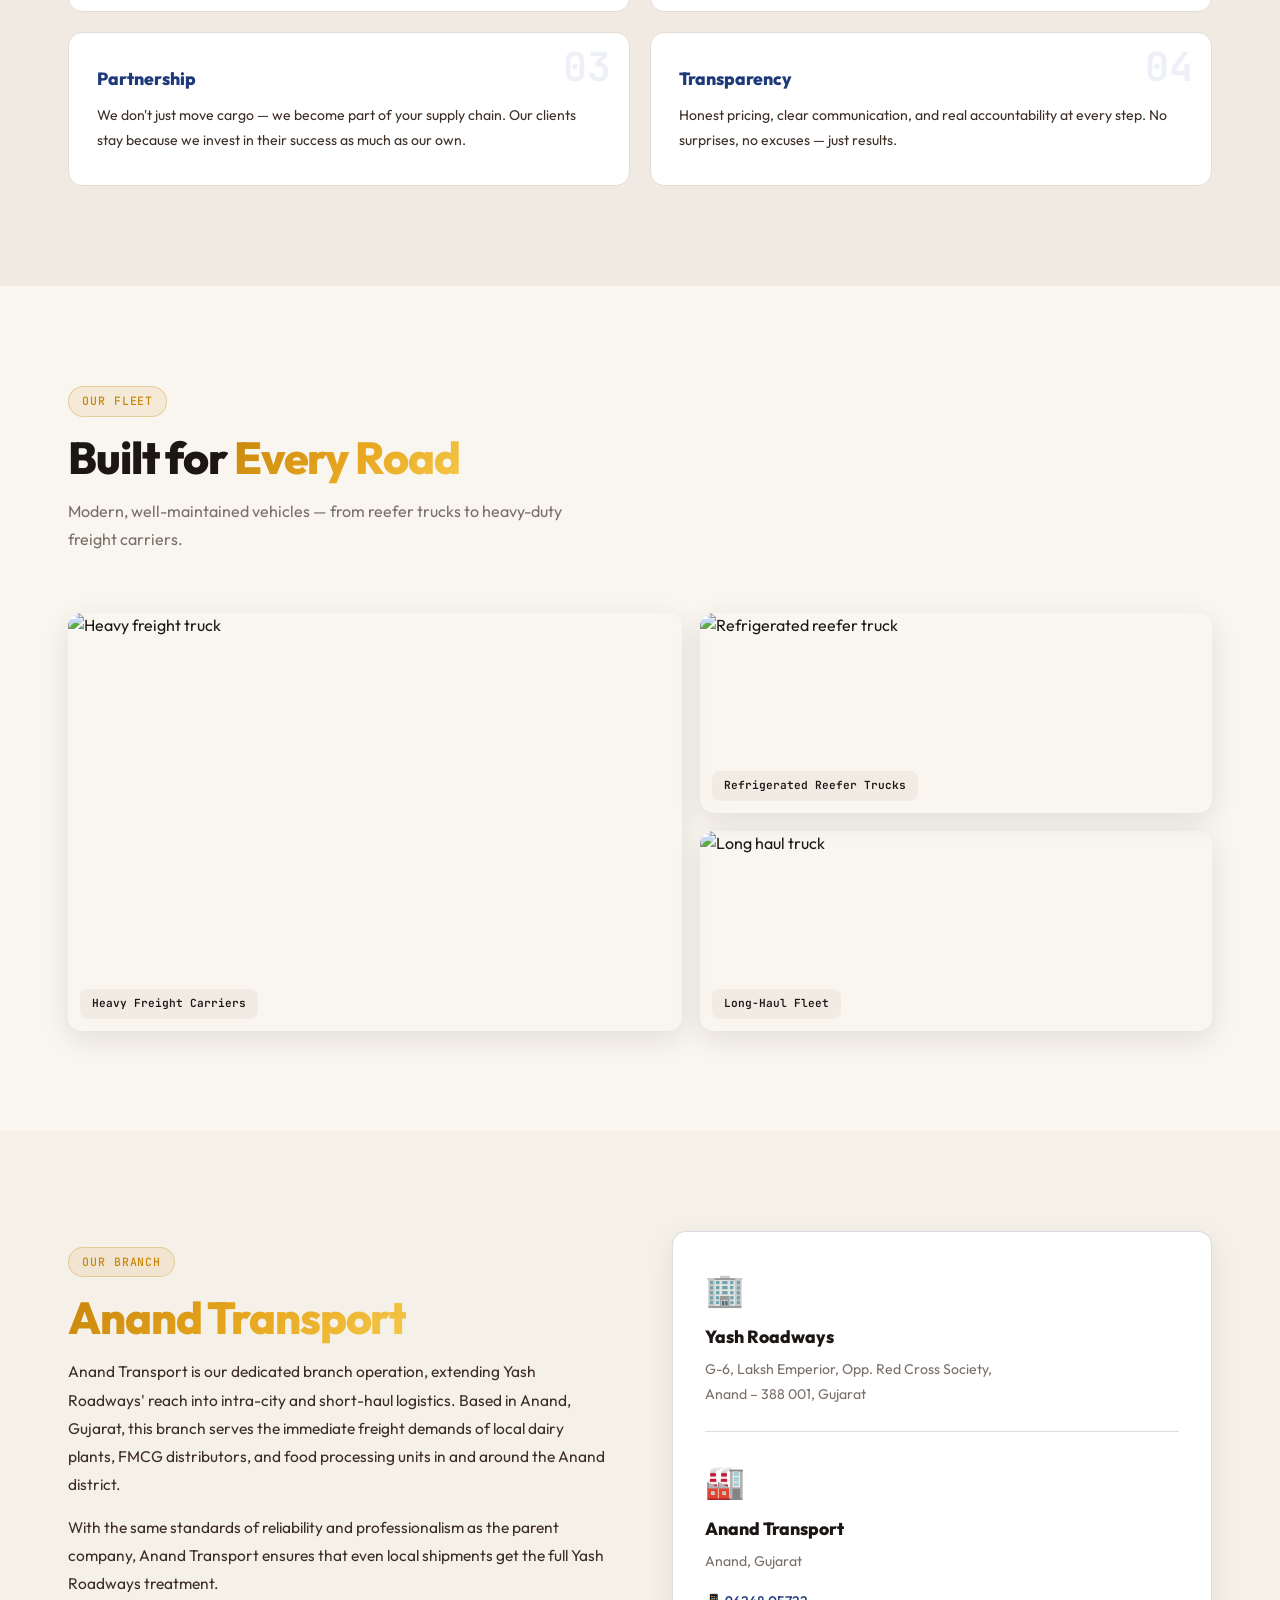
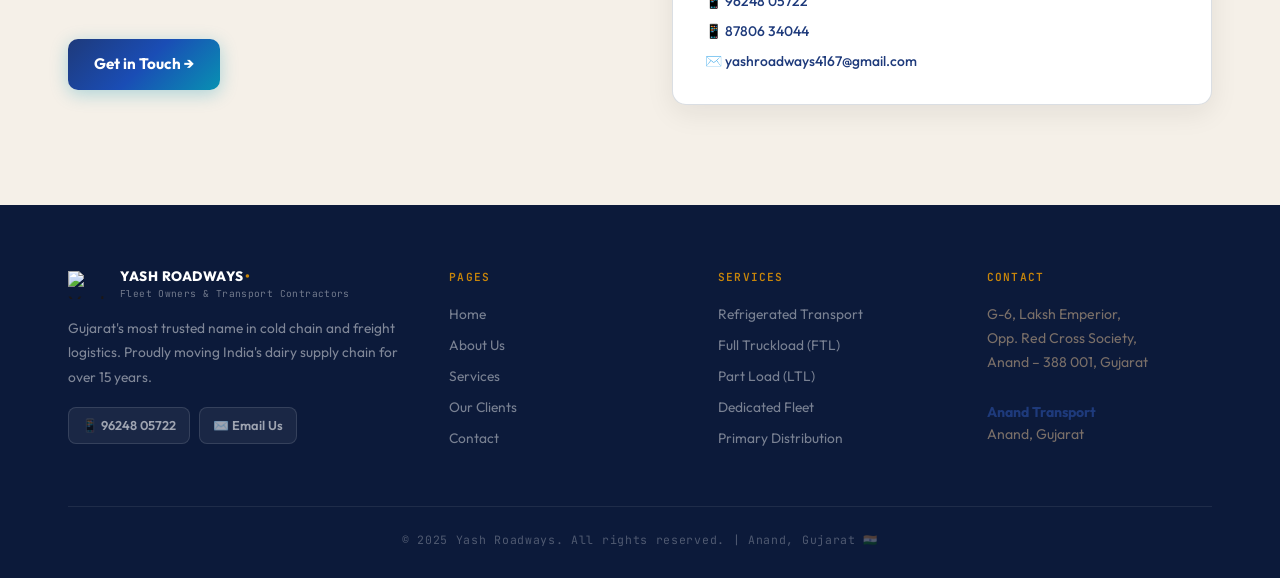
==== commit 67826562: "Use logo.jpeg (transparent) directly in navbar, footer and route animation Co-Authored-By: Claude So" ====
--- a/about.html
+++ b/about.html
@@ -15,7 +15,7 @@
   <nav id="navbar">
     <div class="nav-inner">
       <a href="index.html" class="logo">
-        <span class="logo-icon"><img src="logo.svg" alt="Yash Roadways" width="42" height="28" style="display:block;"></span>
+        <span class="logo-icon"><img src="logo.jpeg" alt="Yash Roadways" width="42" height="28" style="display:block;"></span>
         <div>
           <span class="logo-main">YASH ROADWAYS</span>
           <span class="logo-sub">Fleet Owners & Transport Contractors</span>
@@ -44,7 +44,7 @@
   <!-- PAGE HERO -->
   <section class="page-hero">
     <div class="page-hero-photo">
-      <img src="https://images.unsplash.com/photo-1519003722824-194d4455a60c?auto=format&fit=crop&w=1400&q=80" alt="Yash Roadways fleet" />
+      <img src="https://images.unsplash.com/photo-1635774152029-17bf0a3e1cb4?auto=format&fit=crop&w=1400&q=80" alt="Yash Roadways fleet" />
       <div class="page-hero-overlay"></div>
     </div>
     <div class="page-hero-content container">
@@ -66,7 +66,7 @@
           <p class="about-desc">Through our branch <strong>Anand Transport</strong>, we extend our services further — covering intra-city distribution, local freight, and short-haul routes with the same precision as our long-haul operations.</p>
         </div>
         <div class="about-story-photo reveal">
-          <img src="https://images.unsplash.com/photo-1601584115197-04ecc0da31d7?auto=format&fit=crop&w=700&q=80" alt="Yash Roadways truck on highway" />
+          <img src="https://images.unsplash.com/photo-1717616171263-de4808015831?auto=format&fit=crop&w=700&q=80" alt="Yash Roadways truck on highway" />
           <div class="asp-badge">
             <strong>Anand, Gujarat</strong>
             <span>Home Base</span>
@@ -118,7 +118,7 @@
       </div>
       <div class="fleet-grid">
         <div class="fleet-photo reveal">
-          <img src="https://images.unsplash.com/photo-1519003722824-194d4455a60c?auto=format&fit=crop&w=700&q=80" alt="Heavy freight truck" />
+          <img src="https://images.unsplash.com/photo-1716512060259-d114cfba13e8?auto=format&fit=crop&w=700&q=80" alt="Heavy freight truck" />
           <div class="fleet-label">Heavy Freight Carriers</div>
         </div>
         <div class="fleet-photo-col">
@@ -127,7 +127,7 @@
             <div class="fleet-label">Refrigerated Reefer Trucks</div>
           </div>
           <div class="fleet-photo reveal">
-            <img src="https://images.unsplash.com/photo-1532996122724-e3c9b91c79aa?auto=format&fit=crop&w=700&q=80" alt="Long haul truck" />
+            <img src="https://images.unsplash.com/photo-1687226675098-82bfca59e5ba?auto=format&fit=crop&w=700&q=80" alt="Long haul truck" />
             <div class="fleet-label">Long-Haul Fleet</div>
           </div>
         </div>
@@ -171,7 +171,7 @@
       <div class="footer-grid">
         <div class="footer-brand">
           <div class="footer-logo">
-            <span><img src="logo.svg" alt="Yash Roadways" width="42" height="28" style="display:block;"></span>
+            <span><img src="logo.jpeg" alt="Yash Roadways" width="42" height="28" style="display:block;"></span>
             <div>
               <span class="logo-main">YASH ROADWAYS</span>
               <span class="logo-sub">Fleet Owners & Transport Contractors</span>
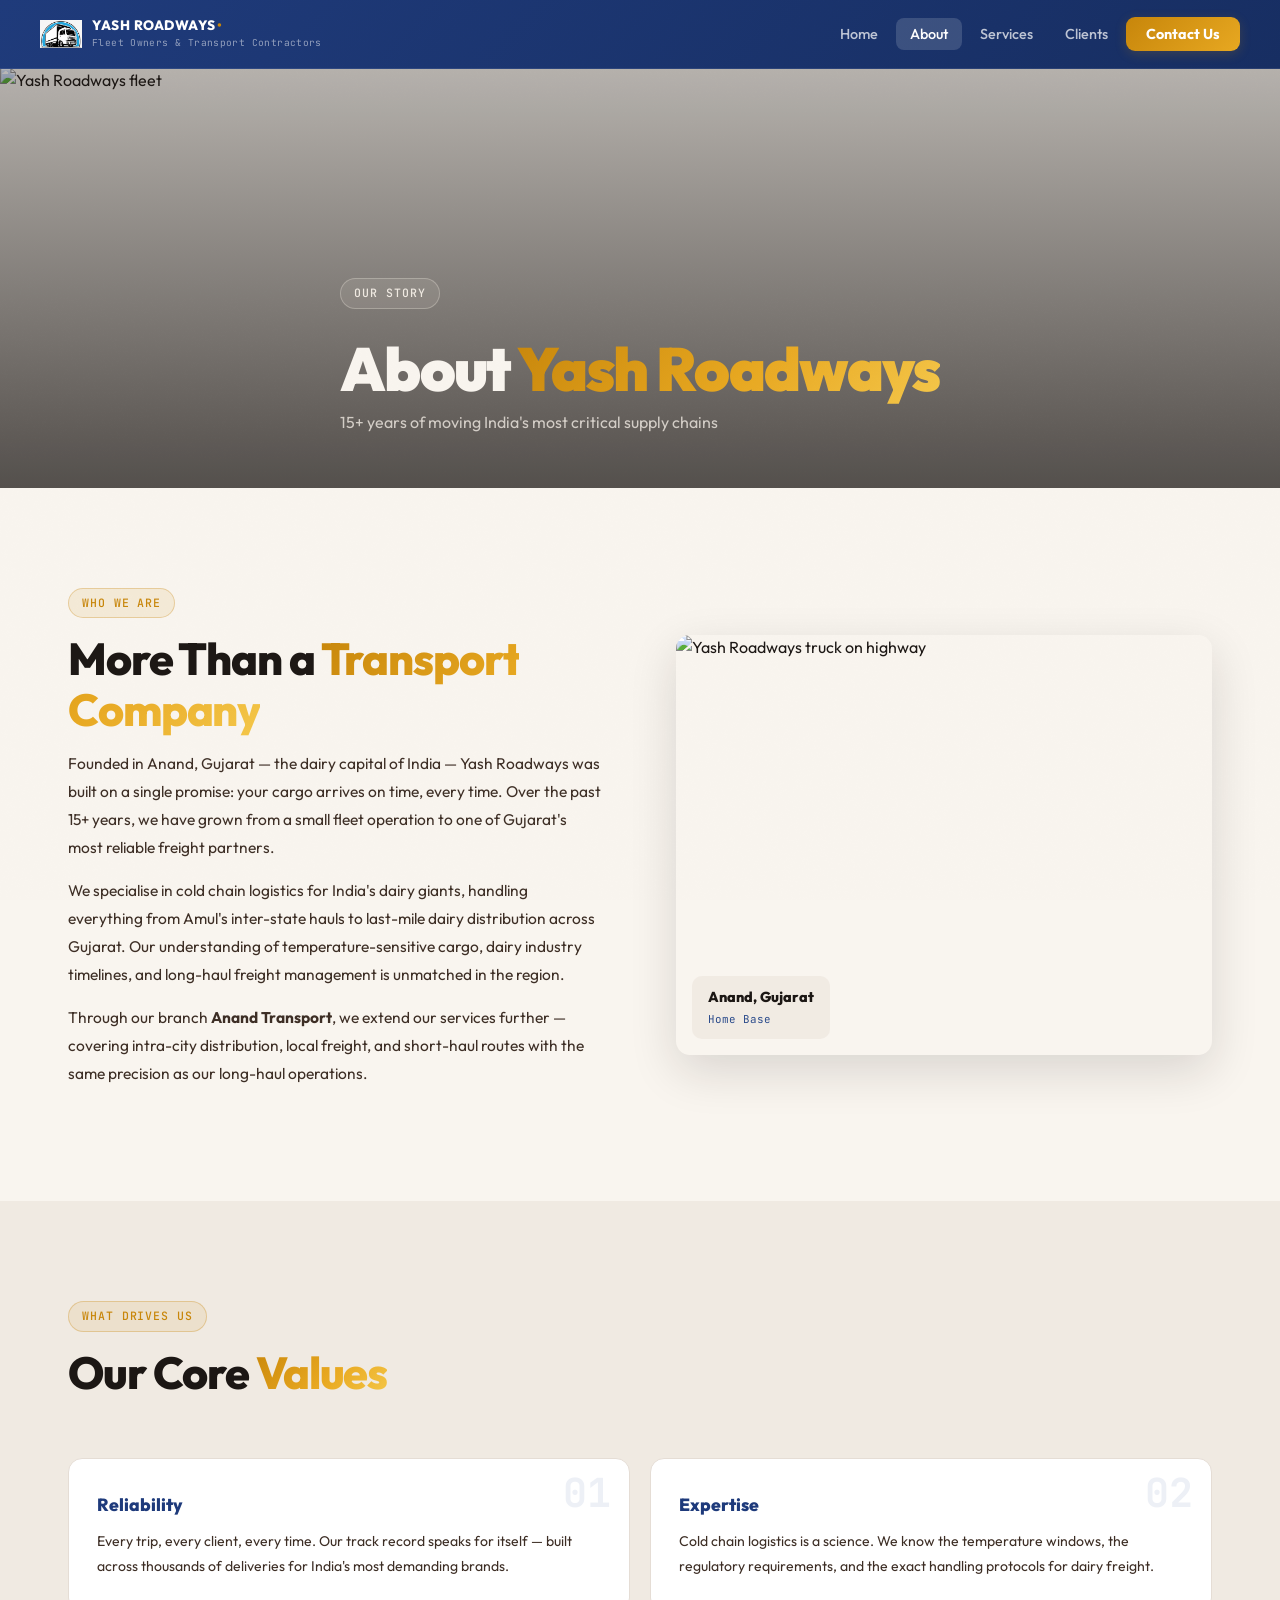
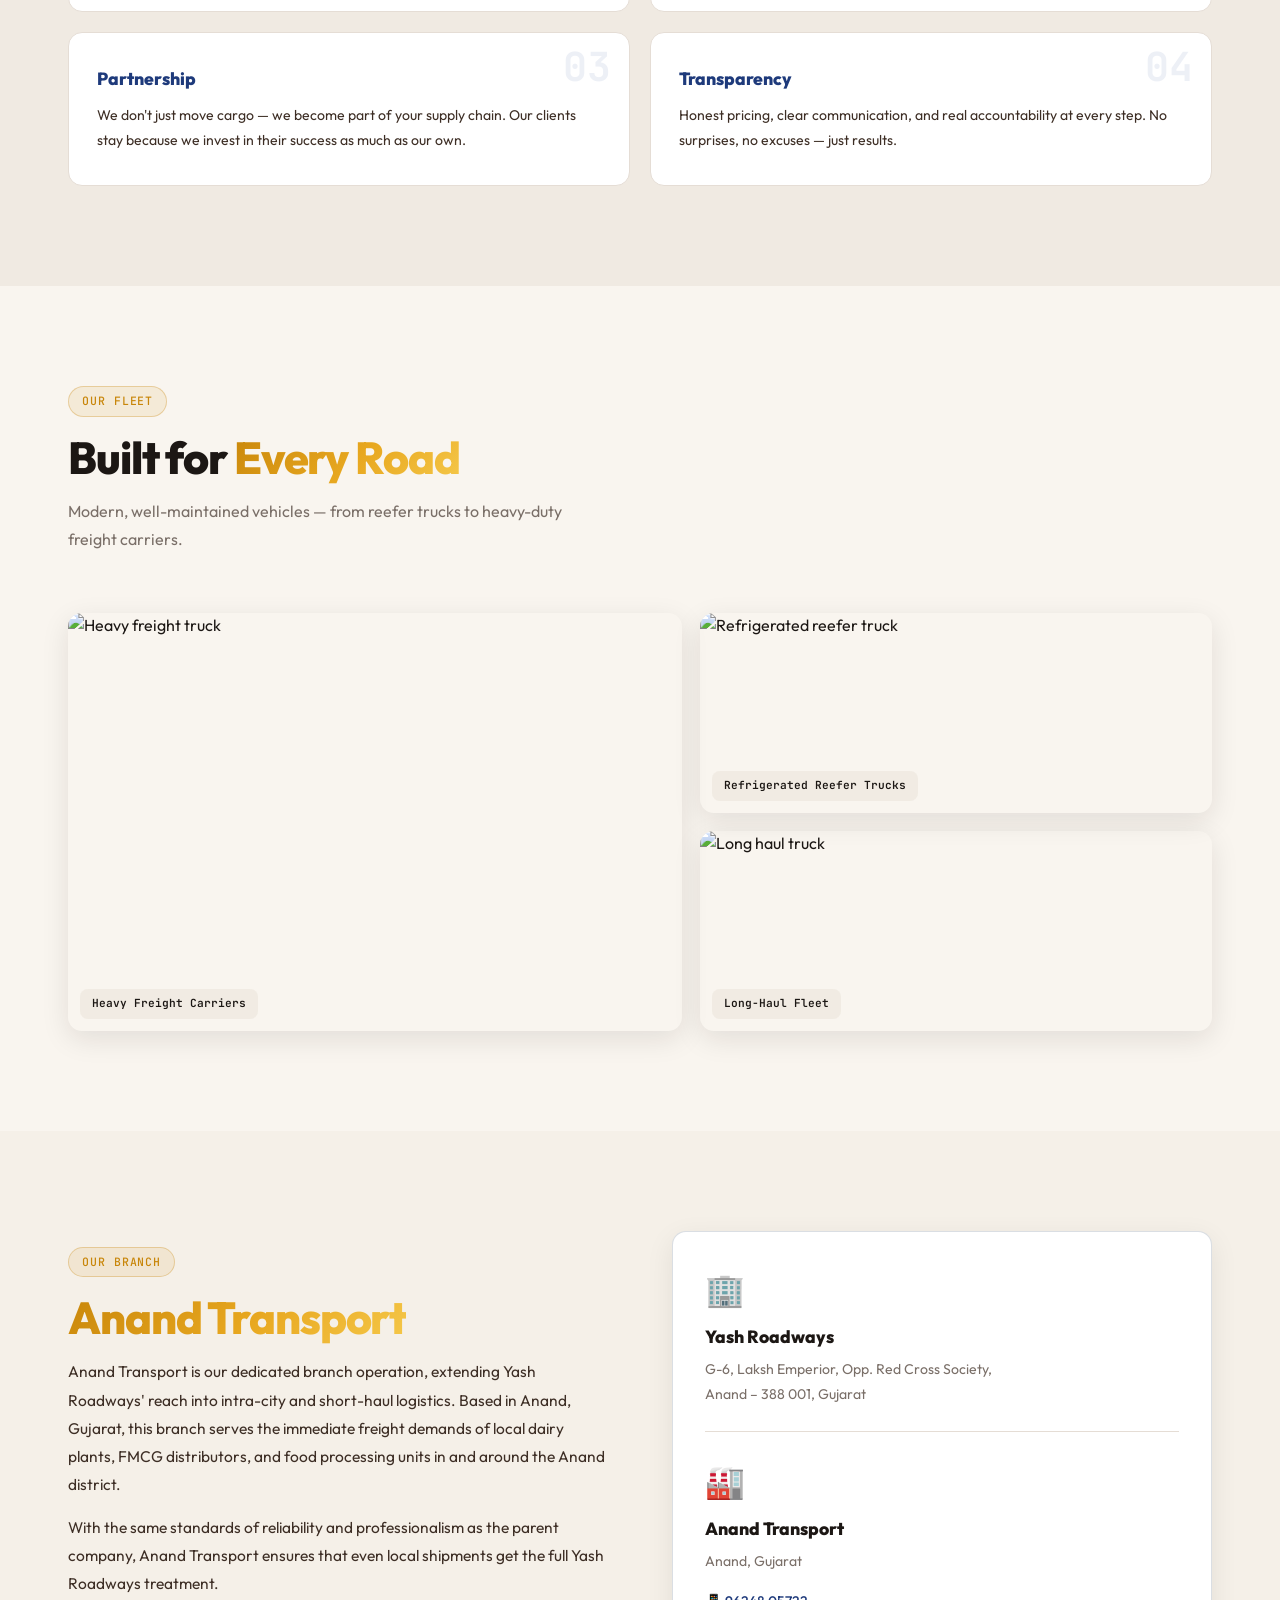
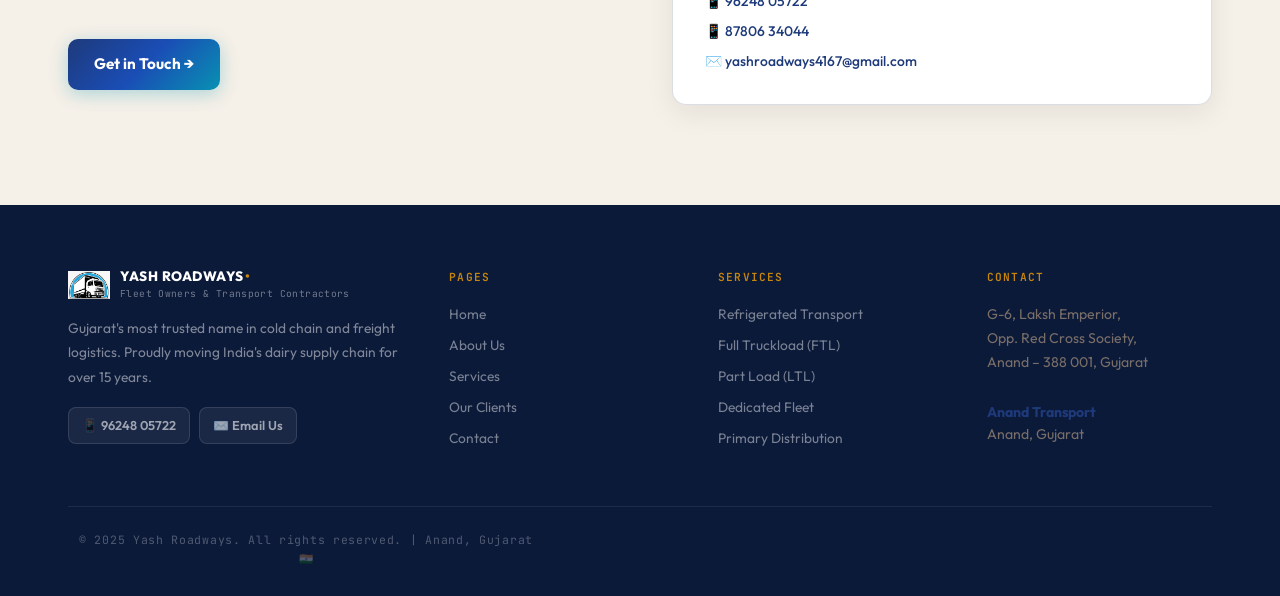
==== commit 502534b5: "Premium design overhaul: bento grid, scroll progress, tactile buttons, easing - Asymmetric bento ser" ====
--- a/about.html
+++ b/about.html
@@ -7,9 +7,10 @@
   <link rel="preconnect" href="https://fonts.googleapis.com" />
   <link rel="preconnect" href="https://fonts.gstatic.com" crossorigin />
   <link href="https://fonts.googleapis.com/css2?family=Outfit:wght@300;400;500;600;700;800;900&family=JetBrains+Mono:wght@400;500;600&display=swap" rel="stylesheet" />
-  <link rel="stylesheet" href="style.css?v=4" />
+  <link rel="stylesheet" href="style.css?v=5" />
 </head>
 <body>
+  <div id="scrollProgress" class="scroll-progress"></div>
   <div id="cursorGlow"></div>
 
   <nav id="navbar">
--- a/style.css
+++ b/style.css
@@ -66,8 +66,8 @@
 
   --radius:    14px;
   --radius-sm: 9px;
-  --ease:      cubic-bezier(0.4, 0, 0.2, 1);
-  --transition: 0.3s var(--ease);
+  --ease:      cubic-bezier(0.16, 1, 0.3, 1);
+  --transition: 0.35s var(--ease);
 }
 
 html { scroll-behavior: smooth; }
@@ -98,8 +98,24 @@
 
 a { text-decoration: none; color: inherit; }
 
+/* ─── SCROLL PROGRESS ─── */
+.scroll-progress {
+  position: fixed;
+  top: 0; left: 0;
+  height: 2.5px;
+  background: linear-gradient(90deg, var(--gold), var(--gold-light), var(--teal));
+  z-index: 2001;
+  width: 0%;
+  transition: width 0.1s linear;
+  pointer-events: none;
+}
+
 .container { max-width: 1200px; margin: 0 auto; padding: 0 28px; }
 .section { padding: 100px 0; }
+
+/* Body text line-length cap */
+p { max-width: 68ch; }
+.section-subtitle, .about-desc, .contact-item p, .why-card p, .service-card p { max-width: 58ch; }
 
 .gradient-text {
   background: linear-gradient(135deg, var(--gold) 0%, var(--gold-light) 55%, var(--gold-pale) 100%);
@@ -489,6 +505,7 @@
   transform: translateY(-2px);
   box-shadow: 0 12px 32px rgba(8,145,178,0.45);
 }
+.btn-primary:active { transform: translateY(1px) scale(0.97); box-shadow: 0 2px 8px rgba(8,145,178,0.25); }
 
 .btn-ghost {
   display: inline-flex;
@@ -509,6 +526,7 @@
   border-color: var(--text-3);
   color: var(--text);
 }
+.btn-ghost:active { transform: translateY(1px) scale(0.97); }
 
 /* Social-style links row — like Dev Shah's GitHub / LinkedIn / Email */
 .hero-social {
@@ -1279,13 +1297,13 @@
   line-height: 1;
 }
 
-/* Colorful left border + accent per why-card */
-.why-card:nth-child(1) { border-left: 3px solid #1E3A7B; }
-.why-card:nth-child(2) { border-left: 3px solid #C8860A; }
-.why-card:nth-child(3) { border-left: 3px solid #0891B2; }
-.why-card:nth-child(4) { border-left: 3px solid #6D28D9; }
-.why-card:nth-child(5) { border-left: 3px solid #047857; }
-.why-card:nth-child(6) { border-left: 3px solid #BE185D; }
+/* Background tint per why-card (replaces side-stripe anti-pattern) */
+.why-card:nth-child(1) { background: linear-gradient(135deg, rgba(30,58,123,0.04) 0%, var(--surface) 60%); }
+.why-card:nth-child(2) { background: linear-gradient(135deg, rgba(200,134,10,0.05) 0%, var(--surface) 60%); }
+.why-card:nth-child(3) { background: linear-gradient(135deg, rgba(8,145,178,0.05) 0%, var(--surface) 60%); }
+.why-card:nth-child(4) { background: linear-gradient(135deg, rgba(109,40,217,0.05) 0%, var(--surface) 60%); }
+.why-card:nth-child(5) { background: linear-gradient(135deg, rgba(4,120,87,0.05) 0%, var(--surface) 60%); }
+.why-card:nth-child(6) { background: linear-gradient(135deg, rgba(190,24,93,0.05) 0%, var(--surface) 60%); }
 
 .why-card:nth-child(1) .why-num { color: rgba(30,58,123,0.13); }
 .why-card:nth-child(2) .why-num { color: rgba(200,134,10,0.18); }
@@ -1681,10 +1699,18 @@
 /* ─── Home Services teaser ─── */
 .home-services { background: var(--bg); }
 
-.hs-grid {
+/* Asymmetric bento — 1 large feature card + column of 2 */
+.hs-bento {
   display: grid;
-  grid-template-columns: repeat(3, 1fr);
-  gap: 20px;
+  grid-template-columns: 1.55fr 1fr;
+  gap: 16px;
+  align-items: stretch;
+}
+
+.hs-bento-col {
+  display: flex;
+  flex-direction: column;
+  gap: 16px;
 }
 
 .hs-card {
@@ -1693,45 +1719,43 @@
   border-radius: var(--radius);
   overflow: hidden;
   transition: var(--transition);
-  box-shadow: 0 2px 12px rgba(28,23,20,0.05);
+  box-shadow: 0 2px 16px rgba(13,33,72,0.07);
   position: relative;
 }
 
-.hs-card::after {
-  content: '';
-  position: absolute;
-  bottom: 0; left: 0; right: 0;
-  height: 3px;
-}
-
-.hs-card:nth-child(1)::after { background: linear-gradient(90deg, #1E3A7B, #3B6DD0); }
-.hs-card:nth-child(2)::after { background: linear-gradient(90deg, #C8860A, #F5C84A); }
-.hs-card:nth-child(3)::after { background: linear-gradient(90deg, #0891B2, #06B6D4); }
-
 .hs-card:hover {
-  transform: translateY(-5px);
-  box-shadow: 0 20px 48px rgba(28,23,20,0.14);
-}
-
-.hs-card:nth-child(1):hover { border-color: rgba(30,58,123,0.30);   box-shadow: 0 20px 48px rgba(30,58,123,0.18); }
-.hs-card:nth-child(2):hover { border-color: rgba(200,134,10,0.30); box-shadow: 0 20px 48px rgba(200,134,10,0.18); }
-.hs-card:nth-child(3):hover { border-color: rgba(8,145,178,0.30);  box-shadow: 0 20px 48px rgba(8,145,178,0.18); }
-
-.hs-photo { overflow: hidden; height: 200px; }
+  transform: translateY(-4px);
+  box-shadow: 0 20px 48px rgba(13,33,72,0.13);
+}
+
+/* Feature card — teal accent */
+.hs-card-feature { border-color: rgba(8,145,178,0.20); }
+.hs-card-feature:hover { border-color: rgba(8,145,178,0.35); box-shadow: 0 20px 48px rgba(8,145,178,0.16); }
+
+/* Right column card accents */
+.hs-bento-col .hs-card:nth-child(1):hover { border-color: rgba(200,134,10,0.30); box-shadow: 0 20px 48px rgba(200,134,10,0.16); }
+.hs-bento-col .hs-card:nth-child(2):hover { border-color: rgba(30,58,123,0.30);  box-shadow: 0 20px 48px rgba(30,58,123,0.16); }
+
+.hs-photo { overflow: hidden; }
+.hs-card-feature .hs-photo { height: 220px; }
+.hs-bento-col .hs-photo    { height: 130px; }
 
 .hs-photo img {
   width: 100%;
   height: 100%;
   object-fit: cover;
-  transition: transform 0.5s ease;
-}
-
-.hs-card:hover .hs-photo img { transform: scale(1.06); }
-
-.hs-body { padding: 22px; }
-.hs-icon { font-size: 1.6rem; display: block; margin-bottom: 10px; }
-.hs-body h3 { font-size: 1rem; font-weight: 700; margin-bottom: 8px; color: var(--text); }
-.hs-body p  { font-size: 0.86rem; color: var(--text-3); line-height: 1.75; }
+  transition: transform 0.6s cubic-bezier(0.16, 1, 0.3, 1);
+}
+
+.hs-card:hover .hs-photo img { transform: scale(1.05); }
+
+.hs-body { padding: 20px 22px 22px; }
+.hs-icon { font-size: 1.5rem; display: block; margin-bottom: 8px; }
+.hs-body h3 { font-size: 1rem; font-weight: 700; margin-bottom: 6px; color: var(--text); }
+.hs-body p  { font-size: 0.86rem; color: var(--text-3); line-height: 1.72; max-width: none; }
+
+/* Small cards in right col: compact body */
+.hs-bento-col .hs-body { padding: 16px 18px 18px; }
 
 /* ─── CTA banner ─── */
 .cta-banner {
@@ -2133,7 +2157,7 @@
   .ha-grid           { grid-template-columns: 1fr; }
   .about-story-grid  { grid-template-columns: 1fr; }
   .branch-grid       { grid-template-columns: 1fr; }
-  .hs-grid           { grid-template-columns: 1fr; }
+  .hs-bento          { grid-template-columns: 1fr; }
   .values-grid       { grid-template-columns: 1fr; }
   .svc-grid          { grid-template-columns: 1fr; }
   .svc-grid-reverse  { direction: ltr; }
@@ -2149,5 +2173,5 @@
   .page-hero-short   { height: 260px; }
   .cta-banner        { height: auto; padding: 60px 0; }
   .clients-intro     { grid-template-columns: repeat(2, 1fr); }
-  .hs-grid           { grid-template-columns: 1fr; }
-}
+  .hs-bento          { grid-template-columns: 1fr; }
+}
